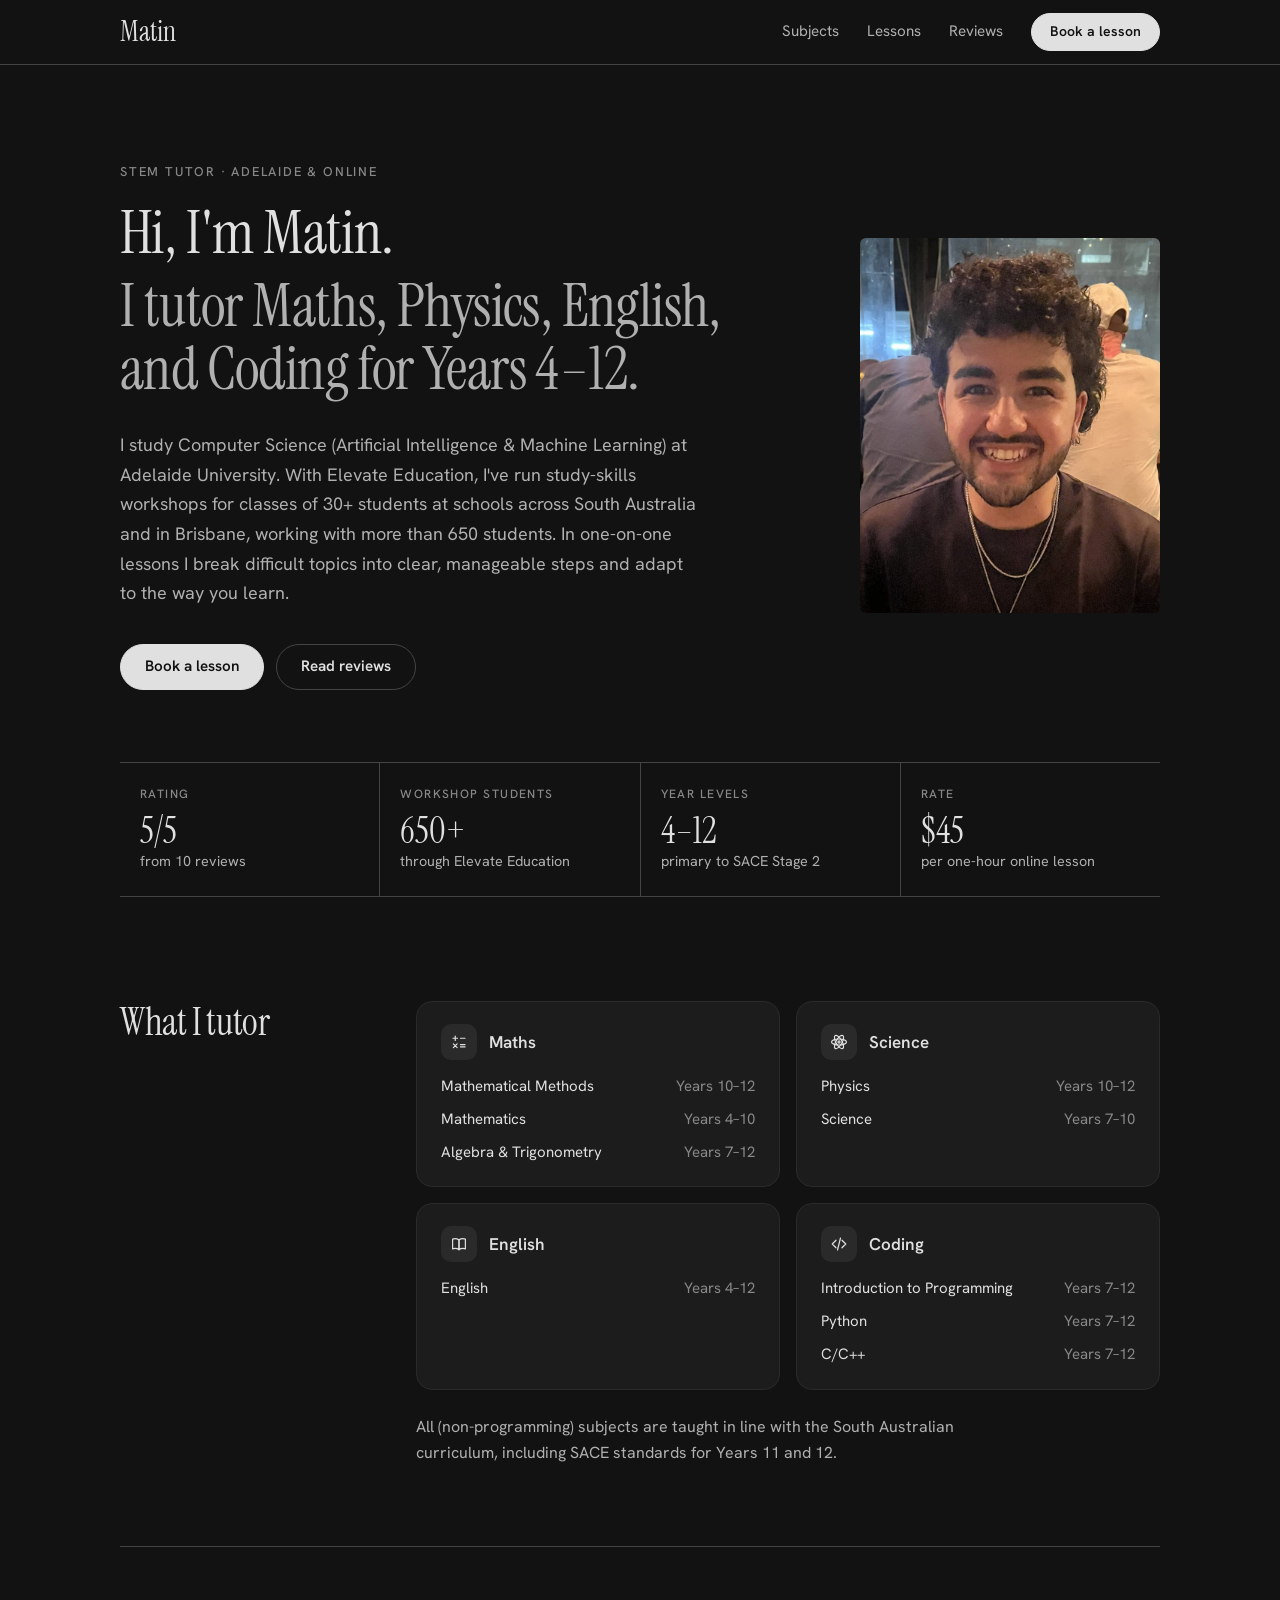
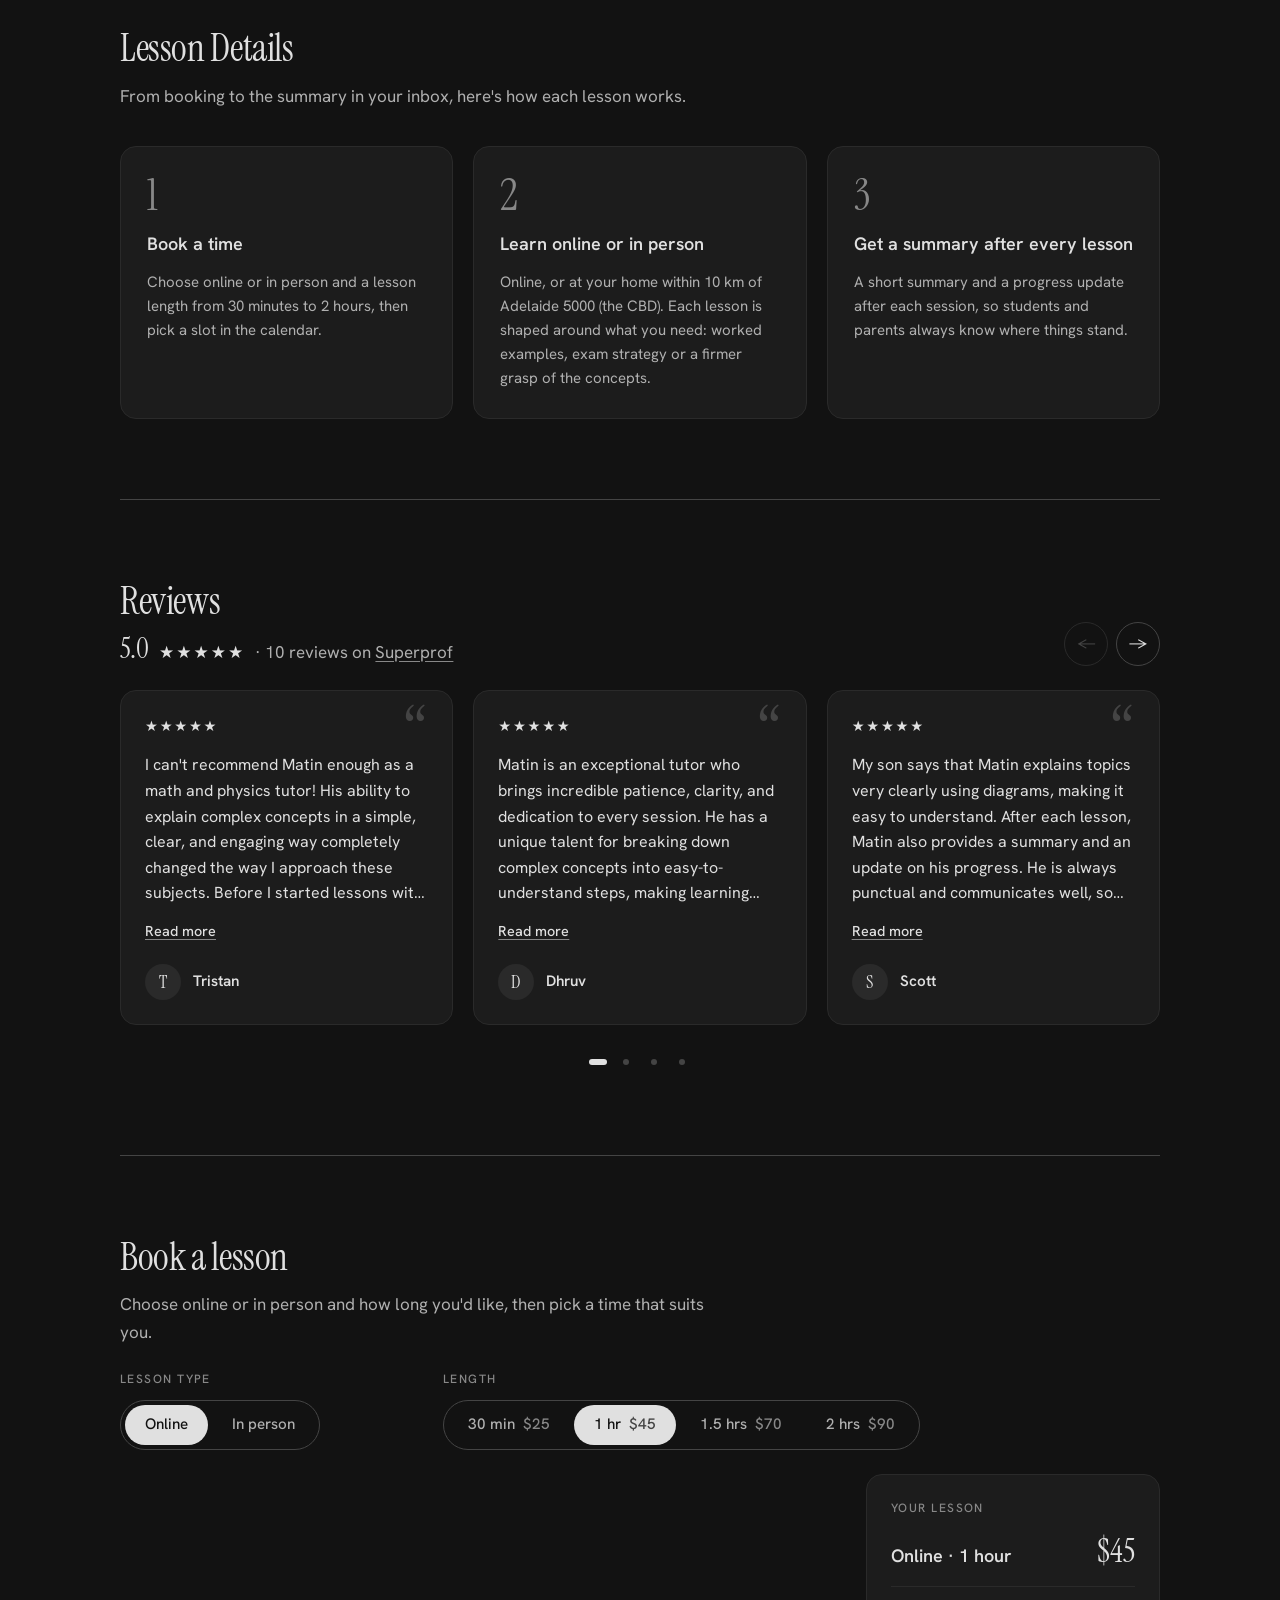
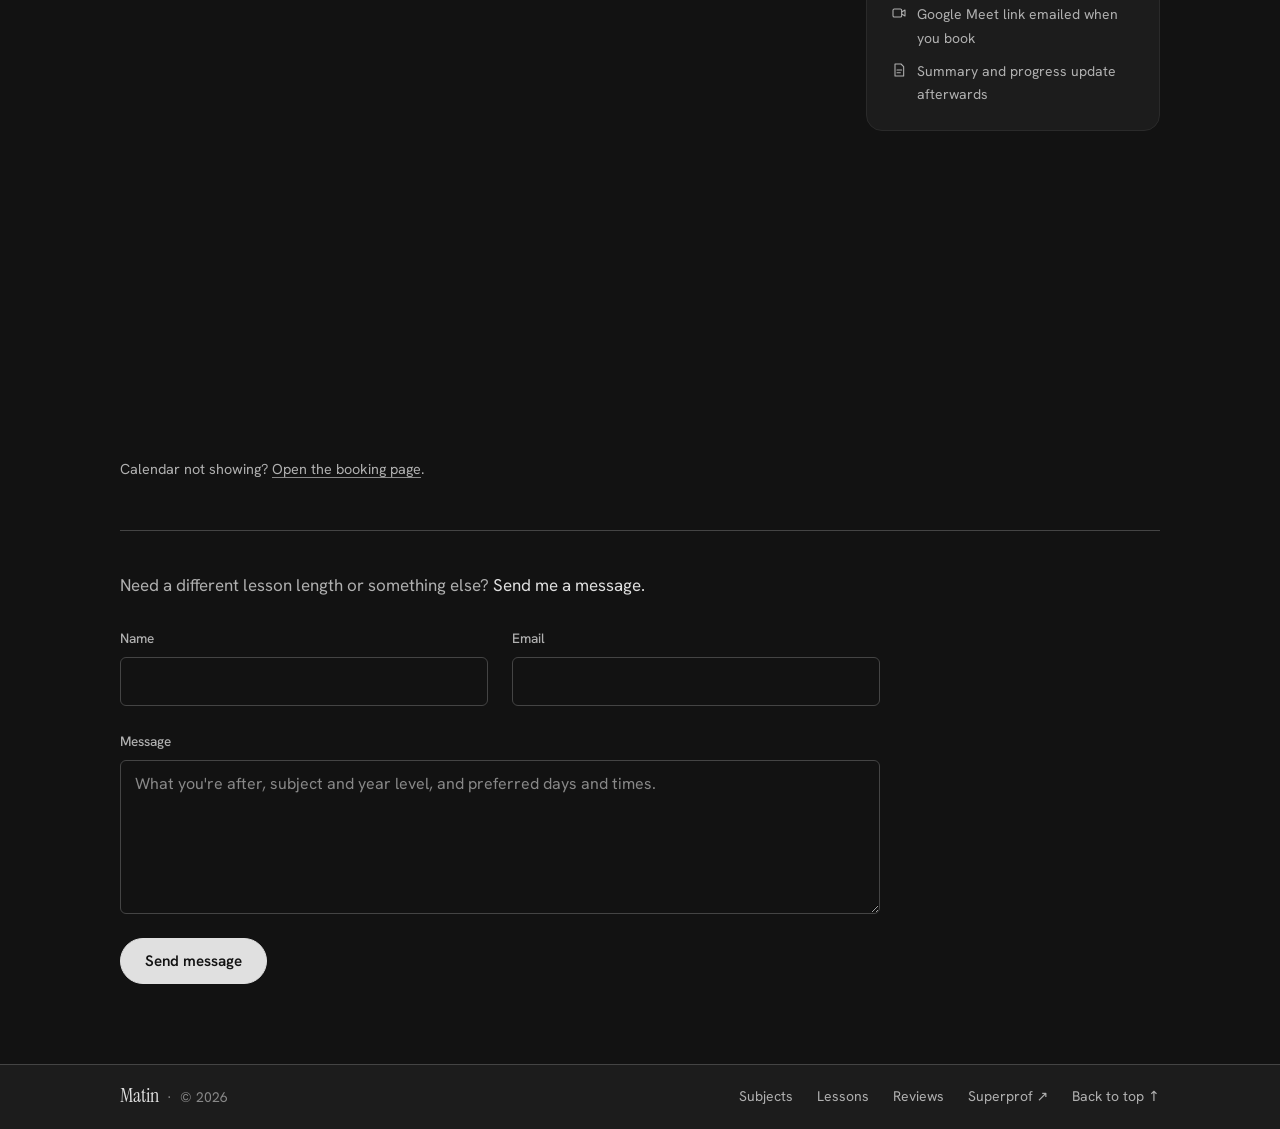
==== index.html @ c7ffd72c "updated the website" ====
<!doctype html>
<html lang="en-AU">
<head>
  <meta charset="utf-8">
  <meta name="viewport" content="width=device-width, initial-scale=1, viewport-fit=cover">
  <title>Matin · STEM Tutor in Adelaide</title>
  <meta name="description" content="One-on-one tutoring in SACE Mathematical Methods, Physics, and Years 4–12 maths and English with Matin. Online lessons from $25, or in person in Adelaide.">
  <meta property="og:type" content="website">
  <meta property="og:title" content="Matin · Maths &amp; Physics Tutor">
  <meta property="og:description" content="SACE Maths Methods, Physics and Years 4–12 maths. Online or in person in Adelaide.">
  <meta name="theme-color" content="#121212">
  <link rel="icon" href="data:image/svg+xml,%3Csvg xmlns='http://www.w3.org/2000/svg' viewBox='0 0 32 32'%3E%3Crect width='32' height='32' rx='7' fill='%23121212'/%3E%3Ctext x='16' y='23' font-family='Georgia,serif' font-size='20' text-anchor='middle' fill='%23E0E0E0'%3EM%3C/text%3E%3C/svg%3E">
  <link rel="preconnect" href="https://fonts.googleapis.com">
  <link rel="preconnect" href="https://fonts.gstatic.com" crossorigin>
  <link rel="stylesheet" href="https://fonts.googleapis.com/css2?family=Hanken+Grotesk:wght@400;500;600&family=Instrument+Serif&display=swap">
  <link rel="stylesheet" href="styles.css">
  <!-- Sections fade in as they scroll into view. This runs before the page draws so they don't flash in first.
       Without JavaScript, or with reduced motion turned on, everything simply shows. -->
  <script>
    if ("IntersectionObserver" in window && !matchMedia("(prefers-reduced-motion: reduce)").matches) document.documentElement.classList.add("reveal");
  </script>
</head>
<body>
  <a class="skip" href="#main">Skip to content</a>

  <header class="site-header">
    <div class="wrap header-inner">
      <a class="brand" href="#top">Matin</a>
      <nav class="site-nav" aria-label="Main">
        <a href="#subjects">Subjects</a>
        <a href="#lessons">Lessons</a>
        <a href="#reviews">Reviews</a>
        <a class="btn btn-small" href="#book">Book a lesson</a>
      </nav>
    </div>
  </header>

  <main id="main">
    <section class="wrap hero" id="top" data-reveal>
      <div class="hero-text">
        <p class="eyebrow">STEM Tutor · Adelaide &amp; Online</p>
        <h1>Hi, I'm Matin. <span>I tutor Maths, Physics, English, and Coding for Years 4–12.</span></h1>
        <p class="lead">I study Computer Science (Artificial Intelligence &amp; Machine Learning) at Adelaide University. With Elevate Education, I've run study-skills workshops for classes of 30+ students at schools across South Australia and in Brisbane, working with more than 650 students. In one-on-one lessons I break difficult topics into clear, manageable steps and adapt to the way you learn.</p>
        <div class="actions">
          <a class="btn" href="#book">Book a lesson</a>
          <a class="btn btn-ghost" href="#reviews">Read reviews</a>
        </div>
      </div>
      <figure class="hero-photo">
        <img src="assets/matin.jpg" alt="Matin smiling" width="800" height="1000">
      </figure>
    </section>

    <section class="wrap facts" aria-label="At a glance" data-reveal>
      <dl>
        <div><dt>Rating</dt><dd class="value">5/5</dd><dd>from 10 reviews</dd></div>
        <div><dt>Workshop students</dt><dd class="value">650+</dd><dd>through Elevate Education</dd></div>
        <div><dt>Year levels</dt><dd class="value">4–12</dd><dd>primary to SACE Stage 2</dd></div>
        <div><dt>Rate</dt><dd class="value">$45</dd><dd>per one-hour online lesson</dd></div>
      </dl>
    </section>

    <section class="wrap section" id="subjects">
      <div class="section-grid" data-reveal>
        <h2>What I tutor</h2>
        <div class="section-body">
          <div class="subject-grid">
            <div class="subject-card">
              <div class="subject-head">
                <span class="subject-icon" aria-hidden="true"><svg width="18" height="18" viewBox="0 0 24 24" fill="none" stroke="currentColor" stroke-width="1.6" stroke-linecap="round" stroke-linejoin="round"><path d="M7 4v6M4 7h6M14 7h6M4.5 14.5l5 5M9.5 14.5l-5 5M14 15.5h6M14 18.5h6"/></svg></span>
                <h3>Maths</h3>
              </div>
              <ul class="subject-list">
                <li><span>Mathematical Methods</span><span class="meta">Years 10–12</span></li>
                <li><span>Mathematics</span><span class="meta">Years 4–10</span></li>
                <li><span>Algebra &amp; Trigonometry</span><span class="meta">Years 7–12</span></li>
              </ul>
            </div>
            <div class="subject-card">
              <div class="subject-head">
                <span class="subject-icon" aria-hidden="true"><svg width="18" height="18" viewBox="0 0 24 24" fill="none" stroke="currentColor" stroke-width="1.6" stroke-linecap="round" stroke-linejoin="round"><circle cx="12" cy="12" r="1.4"/><ellipse cx="12" cy="12" rx="10" ry="4"/><ellipse cx="12" cy="12" rx="10" ry="4" transform="rotate(60 12 12)"/><ellipse cx="12" cy="12" rx="10" ry="4" transform="rotate(120 12 12)"/></svg></span>
                <h3>Science</h3>
              </div>
              <ul class="subject-list">
                <li><span>Physics</span><span class="meta">Years 10–12</span></li>
                <li><span>Science</span><span class="meta">Years 7–10</span></li>
              </ul>
            </div>
            <div class="subject-card">
              <div class="subject-head">
                <span class="subject-icon" aria-hidden="true"><svg width="18" height="18" viewBox="0 0 24 24" fill="none" stroke="currentColor" stroke-width="1.6" stroke-linecap="round" stroke-linejoin="round"><path d="M3.5 5.5c2.8-1 5.6-.8 8.5 1v13c-2.9-1.8-5.7-2-8.5-1z"/><path d="M20.5 5.5c-2.8-1-5.6-.8-8.5 1v13c2.9-1.8 5.7-2 8.5-1z"/></svg></span>
                <h3>English</h3>
              </div>
              <ul class="subject-list">
                <li><span>English</span><span class="meta">Years 4–12</span></li>
              </ul>
            </div>
            <div class="subject-card">
              <div class="subject-head">
                <span class="subject-icon" aria-hidden="true"><svg width="18" height="18" viewBox="0 0 24 24" fill="none" stroke="currentColor" stroke-width="1.6" stroke-linecap="round" stroke-linejoin="round"><path d="M8 7l-5 5 5 5M16 7l5 5-5 5M14 4l-4 16"/></svg></span>
                <h3>Coding</h3>
              </div>
              <ul class="subject-list">
                <li><span>Introduction to Programming</span><span class="meta">Years 7–12</span></li>
                <li><span>Python</span><span class="meta">Years 7–12</span></li>
                <li><span>C/C++</span><span class="meta">Years 7–12</span></li>
              </ul>
            </div>
          </div>
          <p class="note">All (non-programming) subjects are taught in line with the South Australian curriculum, including SACE standards for Years 11 and 12.</p>
        </div>
      </div>
    </section>

    <section class="wrap section" id="lessons">
      <div class="section-grid stacked" data-reveal>
        <div class="section-head">
          <h2>Lesson Details</h2>
          <p class="muted">From booking to the summary in your inbox, here's how each lesson works.</p>
        </div>
        <ol class="step-cards">
          <li>
            <h3>Book a time</h3>
            <p>Choose online or in person and a lesson length from 30 minutes to 2 hours, then pick a slot in the calendar.</p>
          </li>
          <li>
            <h3>Learn online or in person</h3>
            <p>Online, or at your home within 10 km of Adelaide 5000 (the CBD). Each lesson is shaped around what you need: worked examples, exam strategy or a firmer grasp of the concepts.</p>
          </li>
          <li>
            <h3>Get a summary after every lesson</h3>
            <p>A short summary and a progress update after each session, so students and parents always know where things stand.</p>
          </li>
        </ol>
      </div>
    </section>

    <section class="wrap section" id="reviews">
      <div class="section-grid stacked" data-reveal>
        <div class="reviews-head">
          <div class="section-head">
            <h2>Reviews</h2>
            <p class="rating-summary"><span class="rating-score">5.0</span> <span class="stars" role="img" aria-label="5 out of 5 stars">★★★★★</span> <span class="muted"><span class="rating-sep" aria-hidden="true">·</span> 10 reviews on <a href="https://www.superprof.com.au/sace-maths-methods-physics-tutor-atar-boosting-year-412-worked-with-650-students-around-australia.html" target="_blank" rel="noopener">Superprof</a></span></p>
          </div>
          <div class="carousel-controls" hidden>
            <button class="carousel-btn" type="button" aria-label="Previous reviews">←</button>
            <button class="carousel-btn" type="button" aria-label="Next reviews">→</button>
          </div>
        </div>
        <div class="review-track" role="region" aria-label="Reviews">
          <figure class="review">
            <span class="stars" role="img" aria-label="5 out of 5 stars">★★★★★</span>
            <blockquote><p>I can't recommend Matin enough as a math and physics tutor! His ability to explain complex concepts in a simple, clear, and engaging way completely changed the way I approach these subjects. Before I started lessons with him, I was struggling with physics and had a C+, but thanks to his patient teaching and deep understanding of the subject, I improved to an A! Matin doesn't just teach formulas—he ensures I understand the "why" behind them, making problem-solving much easier. His step-by-step explanations and real-world examples make even the hardest topics feel manageable. If you're looking for a tutor who truly cares about your success and knows how to break things down in a way that makes sense, he's the one to go to!</p></blockquote>
            <figcaption><span class="avatar" aria-hidden="true">T</span><span class="name">Tristan</span></figcaption>
          </figure>

          <figure class="review">
            <span class="stars" role="img" aria-label="5 out of 5 stars">★★★★★</span>
            <blockquote><p>Matin is an exceptional tutor who brings incredible patience, clarity, and dedication to every session. He has a unique talent for breaking down complex concepts into easy-to-understand steps, making learning both engaging and stress-free. Thanks to his personalized approach and encouraging attitude, my confidence and progress have improved tremendously. Highly recommended!</p></blockquote>
            <figcaption><span class="avatar" aria-hidden="true">D</span><span class="name">Dhruv</span></figcaption>
          </figure>

          <figure class="review">
            <span class="stars" role="img" aria-label="5 out of 5 stars">★★★★★</span>
            <blockquote><p>My son says that Matin explains topics very clearly using diagrams, making it easy to understand. After each lesson, Matin also provides a summary and an update on his progress. He is always punctual and communicates well, so we can completely rely on them. I can confidently recommend Matin to everyone.</p></blockquote>
            <figcaption><span class="avatar" aria-hidden="true">S</span><span class="name">Scott</span></figcaption>
          </figure>

          <figure class="review">
            <span class="stars" role="img" aria-label="5 out of 5 stars">★★★★★</span>
            <blockquote><p>Matin has an excellent understanding of maths, and is very passionate about it- and in my experience when he has helped me with coursework, teaching and communicating this knowledge comes very naturally to him. He is excellent at reading your learning needs, and can pivot his explanation or teaching style to suit so that you can understand as best as possible. He is patient with anything you find difficult, and will always keep helping until you truly feel confident. He is also very outgoing and creative, so he can keep learning engaging! I recommend him because I, and others, really enjoy learning from Matin- he keeps his teaching clear, direct, and interesting, especially for a subject which can get very complicated.</p></blockquote>
            <figcaption><span class="avatar" aria-hidden="true">A</span><span class="name">Akshara</span></figcaption>
          </figure>

          <figure class="review">
            <span class="stars" role="img" aria-label="5 out of 5 stars">★★★★★</span>
            <blockquote><p>Matin is an excellent tutor for almost about any level of maths you're struggling with. As i've severely struggled in being able to retain and learn maths during school, Matin has helped elevate in this weakness of mine in only 1 lesson!! Very friendly and easy to get along with :)</p></blockquote>
            <figcaption><span class="avatar" aria-hidden="true">D</span><span class="name">Dylan</span></figcaption>
          </figure>

          <figure class="review">
            <span class="stars" role="img" aria-label="5 out of 5 stars">★★★★★</span>
            <blockquote><p>I recently used the tutoring service provided by Matin for math, and I had a fantastic experience. Matin was incredibly knowledgeable and had a great way of explaining complex concepts, making them easier to understand. His teaching style was engaging, and he was always patient, which helped me feel more confident in my abilities. After a few sessions, I noticed a significant improvement in my problem-solving skills and my grades in math. Matin tailored the lessons to my specific needs, which made a huge difference in my learning process. Overall, I would highly recommend Matin's tutoring service to anyone looking for help in math. His expertise and supportive approach really made a positive impact on my studies!</p></blockquote>
            <figcaption><span class="avatar" aria-hidden="true">P</span><span class="name">Pavly</span></figcaption>
          </figure>

          <figure class="review">
            <span class="stars" role="img" aria-label="5 out of 5 stars">★★★★★</span>
            <blockquote><p>Great Mathematical Methods tutor, provided revision material and helpful guides. Motivated me through exam and end of year burnout, would highly recommend if you're struggling with keeping up or for a grade boost.</p></blockquote>
            <figcaption><span class="avatar" aria-hidden="true">S</span><span class="name">Sam</span></figcaption>
          </figure>

          <figure class="review">
            <span class="stars" role="img" aria-label="5 out of 5 stars">★★★★★</span>
            <blockquote><p>Matin's the best tutor I've ever had, managed to explain things in a way that really helped me understand the things I was doing wrong</p></blockquote>
            <figcaption><span class="avatar" aria-hidden="true">K</span><span class="name">Kiarash</span></figcaption>
          </figure>

          <figure class="review">
            <span class="stars" role="img" aria-label="5 out of 5 stars">★★★★★</span>
            <blockquote><p>Matin explained to our class what he was going to teach for the two lessons through python. The students loved his engagement whilst creating shapes. He made it really fun.</p></blockquote>
            <figcaption><span class="avatar" aria-hidden="true">D</span><span class="name">Dhruv</span></figcaption>
          </figure>

          <figure class="review">
            <span class="stars" role="img" aria-label="5 out of 5 stars">★★★★★</span>
            <blockquote><p>Matin has been a great maths tutor for my sister, he has demonstrated excellent communication skills and a high understanding in maths</p></blockquote>
            <figcaption><span class="avatar" aria-hidden="true">E</span><span class="name">Emith</span></figcaption>
          </figure>

          <figure class="review">
            <span class="stars" role="img" aria-label="5 out of 5 stars">★★★★★</span>
            <blockquote><p>Perfect! Thank you</p></blockquote>
            <figcaption><span class="avatar" aria-hidden="true">W</span><span class="name">Wilson</span></figcaption>
          </figure>
        </div>
        <div class="carousel-dots" hidden></div>
      </div>
    </section>

    <section class="wrap section" id="book">
      <div class="section-grid stacked" data-reveal>
        <div class="section-head">
          <h2>Book a lesson</h2>
          <p class="muted">Choose online or in person and how long you'd like, then pick a time that suits you.</p>
        </div>
        <div class="booking-options">
          <fieldset class="option-group">
            <legend class="label">Lesson type</legend>
            <div class="pills pills-format">
              <label class="choice"><input type="radio" name="lesson-format" value="online" checked><span>Online</span></label>
              <label class="choice"><input type="radio" name="lesson-format" value="inperson"><span>In person</span></label>
            </div>
          </fieldset>
          <fieldset class="option-group">
            <legend class="label">Length</legend>
            <div class="pills pills-length">
              <label class="choice"><input type="radio" name="lesson-length" value="30"><span>30 min <em>$25</em></span></label>
              <label class="choice"><input type="radio" name="lesson-length" value="60" checked><span>1 hr <em>$45</em></span></label>
              <label class="choice"><input type="radio" name="lesson-length" value="90"><span>1.5 hrs <em>$70</em></span></label>
              <label class="choice"><input type="radio" name="lesson-length" value="120"><span>2 hrs <em>$90</em></span></label>
            </div>
          </fieldset>
        </div>
        <div class="booking-main">
          <div class="cal-panels" id="cal-panels"></div>
          <aside class="lesson-summary" aria-label="Your lesson">
            <span class="label">Your lesson</span>
            <div class="summary-title" aria-live="polite">
              <span id="summary-name">Online · 1 hour</span>
              <span class="summary-price" id="summary-price">$45</span>
            </div>
            <ul class="summary-list">
              <li data-format="online"><svg aria-hidden="true" width="16" height="16" viewBox="0 0 24 24" fill="none" stroke="currentColor" stroke-width="1.6" stroke-linecap="round" stroke-linejoin="round"><rect x="3" y="6" width="13" height="12" rx="2"/><path d="M16 10.5l5-3v9l-5-3"/></svg>Google Meet link emailed when you book</li>
              <li data-format="inperson" hidden><svg aria-hidden="true" width="16" height="16" viewBox="0 0 24 24" fill="none" stroke="currentColor" stroke-width="1.6" stroke-linecap="round" stroke-linejoin="round"><path d="M4 11l8-7 8 7"/><path d="M6 9.5V20h12V9.5"/></svg>At your home, within 10 km of Adelaide 5000</li>
              <li data-format="inperson" hidden><svg aria-hidden="true" width="16" height="16" viewBox="0 0 24 24" fill="none" stroke="currentColor" stroke-width="1.6" stroke-linecap="round" stroke-linejoin="round"><path d="M12 3v18"/><path d="M16.5 7.5c-.7-1.5-2.4-2.5-4.5-2.5-2.5 0-4.5 1.4-4.5 3.5s2 3 4.5 3.5 4.5 1.4 4.5 3.5-2 3.5-4.5 3.5c-2.1 0-3.8-1-4.5-2.5"/></svg>Includes the $15 travel fee</li>
              <li><svg aria-hidden="true" width="16" height="16" viewBox="0 0 24 24" fill="none" stroke="currentColor" stroke-width="1.6" stroke-linecap="round" stroke-linejoin="round"><path d="M6 3h9l4 4v14H6z"/><path d="M9 12h7M9 16h5"/></svg>Summary and progress update afterwards</li>
            </ul>
          </aside>
        </div>
        <p class="fallback">Calendar not showing? <a id="cal-fallback" href="https://cal.com/matin-habibian-xpafhf/tutoring-lesson-online-60" target="_blank" rel="noopener">Open the booking page</a>.</p>

        <div class="contact">
          <p class="contact-intro">Need a different lesson length or something else? <span>Send me a message.</span></p>
          <form class="request-form" id="request-form">
            <!-- Web3Forms access key: sign up free at web3forms.com with the inbox that should receive messages, then paste the key into value="" below.
                 Only the key goes here. Your email address never appears on the site. -->
            <input type="hidden" name="access_key" value="YOUR_ACCESS_KEY_HERE">
            <input type="checkbox" name="botcheck" class="visually-hidden" tabindex="-1" autocomplete="off" aria-hidden="true">

            <div class="field-row">
              <div class="field">
                <label for="req-name">Name</label>
                <input class="input" id="req-name" name="name" type="text" autocomplete="name" required>
              </div>
              <div class="field">
                <label for="req-email">Email</label>
                <input class="input" id="req-email" name="email" type="email" autocomplete="email" required>
              </div>
            </div>

            <div class="field">
              <label for="req-message">Message</label>
              <textarea class="input" id="req-message" name="message" rows="5" placeholder="What you're after, subject and year level, and preferred days and times." required></textarea>
            </div>

            <div class="form-actions">
              <button class="btn" type="submit">Send message</button>
              <p class="form-status" role="status" aria-live="polite"></p>
            </div>
          </form>
        </div>
      </div>
    </section>
  </main>

  <footer class="site-footer">
    <div class="wrap footer-inner">
      <p><a class="brand" href="#top">Matin</a> <span aria-hidden="true">·</span> © 2026</p>
      <nav class="footer-links" aria-label="Footer">
        <a href="#subjects">Subjects</a>
        <a href="#lessons">Lessons</a>
        <a href="#reviews">Reviews</a>
        <a href="https://www.superprof.com.au/sace-maths-methods-physics-tutor-atar-boosting-year-412-worked-with-650-students-around-australia.html" target="_blank" rel="noopener">Superprof <span aria-hidden="true">↗</span></a>
        <a href="#top">Back to top <span aria-hidden="true">↑</span></a>
      </nav>
    </div>
  </footer>

  <dialog class="review-dialog" id="review-dialog">
    <button class="dialog-close" type="button" aria-label="Close review"><svg width="16" height="16" viewBox="0 0 16 16" aria-hidden="true"><path d="M3 3l10 10M13 3L3 13" stroke="currentColor" stroke-width="1.75" stroke-linecap="round"/></svg></button>
    <div class="review-dialog-body"></div>
  </dialog>

  <!-- Reviews: arrows and dots page through the cards, and long reviews open in full in a popup.
       Without JavaScript, the row simply scrolls and every review shows in full. -->
  <script>
    (function () {
      const section = document.getElementById("reviews");
      const track = section.querySelector(".review-track");
      const cards = [...track.querySelectorAll(".review")];
      const controls = section.querySelector(".carousel-controls");
      const [prev, next] = controls.querySelectorAll("button");
      const dotsNav = section.querySelector(".carousel-dots");
      const dialog = document.getElementById("review-dialog");
      const dialogBody = dialog.querySelector(".review-dialog-body");
      const behavior = matchMedia("(prefers-reduced-motion: reduce)").matches ? "auto" : "smooth";
      let dots = [];

      section.classList.add("has-carousel");

      cards.forEach((card) => {
        const button = document.createElement("button");
        button.type = "button";
        button.className = "read-more";
        button.textContent = "Read more";
        button.addEventListener("click", () => openReview(card));
        card.querySelector("blockquote").after(button);
      });

      function openReview(card) {
        const full = card.cloneNode(true);
        full.querySelector(".read-more").remove();
        dialogBody.replaceChildren(full);
        dialog.setAttribute("aria-label", "Review from " + card.querySelector(".name").textContent);
        dialog.showModal();
      }
      dialog.querySelector(".dialog-close").addEventListener("click", () => dialog.close());
      // A click on the dimmed backdrop lands on the dialog itself, not its contents.
      dialog.addEventListener("click", (event) => { if (event.target === dialog) dialog.close(); });

      const step = () => cards[1].offsetLeft - cards[0].offsetLeft;
      const perView = () => Math.max(1, Math.round(track.clientWidth / step()));

      // Re-run whenever the cards change size: screen width, fonts loading, or turning a phone.
      function layout() {
        cards.forEach((card) => {
          const text = card.querySelector("blockquote p");
          card.querySelector(".read-more").hidden = text.scrollHeight <= text.clientHeight + 1;
        });

        const pages = Math.ceil(cards.length / perView());
        if (dots.length !== pages) {
          dots = Array.from({ length: pages }, (_, i) => {
            const dot = document.createElement("button");
            dot.type = "button";
            dot.setAttribute("aria-label", "Reviews page " + (i + 1));
            dot.addEventListener("click", () => {
              track.scrollTo({ left: cards[i * perView()].offsetLeft - cards[0].offsetLeft, behavior });
            });
            return dot;
          });
          dotsNav.replaceChildren(...dots);
        }
        update();
      }

      function update() {
        prev.disabled = track.scrollLeft <= 1;
        next.disabled = track.scrollLeft >= track.scrollWidth - track.clientWidth - 1;
        const current = next.disabled ? dots.length - 1 : Math.round(track.scrollLeft / (step() * perView()));
        dots.forEach((dot, i) => dot.setAttribute("aria-current", String(i === current)));
      }

      prev.addEventListener("click", () => track.scrollBy({ left: -step() * perView(), behavior }));
      next.addEventListener("click", () => track.scrollBy({ left: step() * perView(), behavior }));
      track.addEventListener("scroll", update, { passive: true });
      new ResizeObserver(layout).observe(track);
      document.fonts.ready.then(layout);

      controls.hidden = false;
      dotsNav.hidden = false;
      layout();
    })();
  </script>

  <!-- Cal.com inline booking embed -->
  <script>
    (function (C, A, L) { let p = function (a, ar) { a.q.push(ar); }; let d = C.document; C.Cal = C.Cal || function () { let cal = C.Cal; let ar = arguments; if (!cal.loaded) { cal.ns = {}; cal.q = cal.q || []; d.head.appendChild(d.createElement("script")).src = A; cal.loaded = true; } if (ar[0] === L) { const api = function () { p(api, arguments); }; const namespace = ar[1]; api.q = api.q || []; if (typeof namespace === "string") { cal.ns[namespace] = cal.ns[namespace] || api; p(cal.ns[namespace], ar); p(cal, ["initNamespace", namespace]); } else p(cal, ar); return; } p(cal, ar); }; })(window, "https://app.cal.com/embed/embed.js", "init");

    // One Cal.com event per lesson type and length (in minutes).
    const calUser = "matin-habibian-xpafhf/";
    const formatNames = { online: "Online", inperson: "In person" };
    const lengthNames = { 30: "30 minutes", 60: "1 hour", 90: "1.5 hours", 120: "2 hours" };
    const lessons = {
      online: {
        30:  { slug: "tutoring-lesson-online-30",  price: 25 },
        60:  { slug: "tutoring-lesson-online-60",  price: 45 },
        90:  { slug: "tutoring-lesson-online-90",  price: 70 },
        120: { slug: "tutoring-lesson-online-120", price: 90 }
      },
      inperson: {
        30:  { slug: "tutoring-lesson-in-person-30",  price: 40 },
        60:  { slug: "tutoring-in-person-60",         price: 60 },
        90:  { slug: "tutoring-lesson-in-person-90",  price: 85 },
        120: { slug: "tutoring-lesson-in-person-120", price: 105 }
      }
    };

    const calPanels = document.getElementById("cal-panels");
    const formatInputs = document.querySelectorAll('input[name="lesson-format"]');
    const lengthInputs = document.querySelectorAll('input[name="lesson-length"]');
    const reduceMotion = matchMedia("(prefers-reduced-motion: reduce)").matches;

    // Each calendar gets its own panel the first time it's chosen, and stays loaded after that.
    function loadCalendar(key, link) {
      const panel = document.createElement("div");
      panel.className = "cal-panel";
      panel.dataset.lesson = key;
      const embed = document.createElement("div");
      embed.className = "cal-embed";
      embed.id = "cal-" + key;
      panel.appendChild(embed);
      calPanels.appendChild(panel);

      Cal("init", key, { origin: "https://app.cal.com" });
      Cal.ns[key]("inline", {
        elementOrSelector: "#" + embed.id,
        calLink: link,
        config: { layout: "month_view", theme: "dark" }
      });
      Cal.ns[key]("ui", {
        theme: "dark",
        layout: "month_view",
        // The lesson summary beside the calendar shows these details instead.
        hideEventTypeDetails: true,
        cssVarsPerTheme: {
          dark: { "cal-brand": "#E0E0E0", "cal-bg": "#121212", "cal-border-booker": "#444444" },
          light: { "cal-brand": "#121212" }
        }
      });
      return panel;
    }

    // Hide the wrapper, not the calendar itself: Cal's script styles its own container and overrides `hidden`.
    function showLesson() {
      const format = document.querySelector('input[name="lesson-format"]:checked').value;
      const length = document.querySelector('input[name="lesson-length"]:checked').value;
      const key = format + length;
      const link = calUser + lessons[format][length].slug;

      // Prices that change fade to their new value, in the pills and the summary.
      function setPrice(el, price) {
        if (el.textContent === price) return;
        el.textContent = price;
        if (!reduceMotion) el.animate([{ opacity: 0 }, { opacity: 1 }], { duration: 250, easing: "ease-out" });
      }
      lengthInputs.forEach((input) => {
        setPrice(input.nextElementSibling.querySelector("em"), "$" + lessons[format][input.value].price);
      });

      document.getElementById("summary-name").textContent = formatNames[format] + " · " + lengthNames[length];
      setPrice(document.getElementById("summary-price"), "$" + lessons[format][length].price);
      document.querySelectorAll(".summary-list [data-format]").forEach((item) => {
        item.hidden = item.dataset.format !== format;
      });

      let current = null;
      for (const panel of calPanels.children) {
        panel.hidden = panel.dataset.lesson !== key;
        if (!panel.hidden) current = panel;
      }
      if (!current) loadCalendar(key, link);
      document.getElementById("cal-fallback").href = "https://cal.com/" + link;
    }

    [...formatInputs, ...lengthInputs].forEach((input) => {
      input.addEventListener("change", showLesson);
    });
    showLesson();
  </script>

  <!-- Pill controls: a highlight slides behind whichever option is chosen. Without JavaScript, the chosen pill is simply filled in. -->
  <script>
    document.querySelectorAll(".pills").forEach((pills) => {
      const indicator = document.createElement("span");
      indicator.className = "pill-indicator";
      indicator.setAttribute("aria-hidden", "true");
      pills.prepend(indicator);
      pills.classList.add("has-indicator");

      function place() {
        const chosen = pills.querySelector("input:checked + span");
        indicator.style.translate = chosen.offsetLeft + "px " + chosen.offsetTop + "px";
        indicator.style.width = chosen.offsetWidth + "px";
        indicator.style.height = chosen.offsetHeight + "px";
      }

      pills.addEventListener("change", place);
      // Pills change size when prices update, fonts load or the screen turns, so follow them.
      const observer = new ResizeObserver(place);
      pills.querySelectorAll(".choice span").forEach((span) => observer.observe(span));
      place();
      // Only start sliding after the first placement, so the highlight doesn't fly in on page load.
      requestAnimationFrame(() => requestAnimationFrame(() => pills.classList.add("is-ready")));
    });
  </script>

  <!-- Each section fades up into place the first time it scrolls into view. -->
  <script>
    (function () {
      if (!document.documentElement.classList.contains("reveal")) return;
      const observer = new IntersectionObserver((entries) => {
        entries.forEach((entry) => {
          if (!entry.isIntersecting) return;
          entry.target.classList.add("is-visible");
          observer.unobserve(entry.target);
        });
      }, { rootMargin: "0px 0px -8% 0px" });
      document.querySelectorAll("[data-reveal]").forEach((el) => observer.observe(el));
    })();
  </script>

  <!-- Messages: sent to your inbox through Web3Forms. Reply to the email to answer the customer. -->
  <script>
    (function () {
      const form = document.getElementById("request-form");
      const status = form.querySelector(".form-status");
      const submit = form.querySelector('button[type="submit"]');

      form.addEventListener("submit", async (event) => {
        event.preventDefault();
        const data = new FormData(form);

        if (data.get("access_key") === "YOUR_ACCESS_KEY_HERE") {
          status.textContent = "This form isn't connected to an inbox yet. Please book a lesson above for now.";
          return;
        }

        const name = data.get("name").trim();
        const payload = {
          access_key: data.get("access_key"),
          botcheck: form.elements.botcheck.checked,
          subject: `Lesson enquiry: ${name}`,
          from_name: "Tutoring website",
          email: data.get("email"),
          "Name": name,
          "Message": data.get("message").trim()
        };

        submit.disabled = true;
        status.textContent = "Sending…";
        try {
          const response = await fetch("https://api.web3forms.com/submit", {
            method: "POST",
            headers: { "Content-Type": "application/json", Accept: "application/json" },
            body: JSON.stringify(payload)
          });
          const result = await response.json();
          if (!response.ok || !result.success) throw new Error(result.message);
          form.reset();
          status.textContent = "Thanks, your message has been sent. I'll get back to you soon.";
        } catch (error) {
          status.textContent = "Your message couldn't be sent. Check your connection and try again.";
        } finally {
          submit.disabled = false;
        }
      });
    })();
  </script>
</body>
</html>
---- styles.css ----
/* Layout: one centred column. Each section pairs a heading column with its content on wide screens and stacks on phones. */
:root {
  --bg: #121212;
  --text: #E0E0E0;
  --text-muted: #B0B0B0;
  --border: #444444;
  --accent: #888888;
  --surface: #1C1C1C;
  --border-soft: #2A2A2A;

  --font-display: "Instrument Serif", Georgia, "Times New Roman", serif;
  --font-body: "Hanken Grotesk", system-ui, -apple-system, "Segoe UI", Roboto, sans-serif;

  --max: 1080px;
  --header-h: 64px;
  --ease-out: cubic-bezier(0.2, 0.7, 0.2, 1);
  color-scheme: dark;
}

*, *::before, *::after { box-sizing: border-box; }

html {
  scroll-behavior: smooth;
  -webkit-text-size-adjust: 100%;
}

body {
  margin: 0;
  background: var(--bg);
  color: var(--text);
  font-family: var(--font-body);
  font-size: 1.0625rem;
  line-height: 1.65;
  -webkit-font-smoothing: antialiased;
}

img { display: block; max-width: 100%; height: auto; }

a {
  color: inherit;
  text-decoration-color: var(--accent);
  text-underline-offset: 3px;
}
a:hover { text-decoration-color: var(--text); }

:focus-visible {
  outline: 2px solid var(--text);
  outline-offset: 3px;
  border-radius: 2px;
}

h1, h2 {
  font-family: var(--font-display);
  font-weight: 400;
  letter-spacing: -0.01em;
  text-wrap: balance;
}

.wrap {
  max-width: var(--max);
  margin-inline: auto;
  padding-left: max(20px, env(safe-area-inset-left, 0px));
  padding-right: max(20px, env(safe-area-inset-right, 0px));
}

.muted { color: var(--text-muted); }

.skip {
  position: absolute;
  left: -9999px;
}
.skip:focus {
  left: 16px;
  top: 16px;
  z-index: 20;
  padding: 8px 14px;
  background: var(--text);
  color: var(--bg);
}

/* Buttons */
.btn {
  display: inline-flex;
  align-items: center;
  justify-content: center;
  min-height: 46px;
  padding: 0 24px;
  border: 1px solid var(--text);
  border-radius: 999px;
  background: var(--text);
  color: var(--bg);
  font-size: 0.95rem;
  font-weight: 600;
  text-decoration: none;
  white-space: nowrap;
  transition: background-color 0.2s ease, border-color 0.2s ease, color 0.2s ease, scale 0.15s ease;
}
.btn:active:not(:disabled) { scale: 0.97; }
.btn:hover {
  background: var(--text-muted);
  border-color: var(--text-muted);
}
.btn-ghost {
  background: transparent;
  border-color: var(--border);
  color: var(--text);
}
.btn-ghost:hover {
  background: transparent;
  border-color: var(--accent);
}
.btn-small {
  min-height: 38px;
  padding: 0 18px;
  font-size: 0.875rem;
}

/* Header */
.site-header {
  position: sticky;
  top: 0;
  z-index: 10;
  background: var(--bg);
  border-bottom: 1px solid var(--border);
}
.header-inner {
  display: flex;
  align-items: center;
  justify-content: space-between;
  gap: 16px;
  min-height: var(--header-h);
}
.brand {
  font-family: var(--font-display);
  font-size: 1.75rem;
  line-height: 1;
  text-decoration: none;
}
.site-nav {
  display: flex;
  align-items: center;
  gap: 28px;
  font-size: 0.95rem;
}
.site-nav a:not(.btn) {
  color: var(--text-muted);
  text-decoration: none;
  transition: color 0.2s ease;
}
.site-nav a:not(.btn):hover { color: var(--text); }

/* Hero */
.hero {
  display: grid;
  grid-template-columns: minmax(0, 1fr) 300px;
  align-items: center;
  gap: 72px;
  padding-block: 96px 72px;
  scroll-margin-top: var(--header-h);
}
.eyebrow {
  margin: 0 0 20px;
  color: var(--accent);
  font-size: 0.8rem;
  font-weight: 500;
  letter-spacing: 0.14em;
  text-transform: uppercase;
}
.hero h1 {
  margin: 0 0 28px;
  font-size: clamp(2.5rem, 5.2vw, 3.75rem);
  line-height: 1.06;
}
.hero h1 span {
  display: block;
  margin-top: 0.15em;
  color: var(--text-muted);
}
.lead {
  max-width: 58ch;
  margin: 0 0 36px;
  color: var(--text-muted);
  font-size: 1.125rem;
}
.actions {
  display: flex;
  flex-wrap: wrap;
  gap: 12px;
}
.hero-photo { margin: 0; }
.hero-photo img {
  width: 100%;
  aspect-ratio: 4 / 5;
  object-fit: cover;
  border-radius: 6px;
}

/* At-a-glance facts: hairline grid */
.facts { padding-bottom: 24px; }
.facts dl {
  display: grid;
  grid-template-columns: repeat(4, minmax(0, 1fr));
  gap: 1px;
  margin: 0;
  background: var(--border);
  border-block: 1px solid var(--border);
}
.facts dl > div {
  padding: 22px 20px;
  background: var(--bg);
}
.facts dt {
  margin-bottom: 6px;
  color: var(--accent);
  font-size: 0.75rem;
  font-weight: 500;
  letter-spacing: 0.12em;
  text-transform: uppercase;
}
.facts dd {
  margin: 0;
  color: var(--text-muted);
  font-size: 0.9rem;
}
.facts dd.value {
  color: var(--text);
  font-family: var(--font-display);
  font-size: 2.25rem;
  line-height: 1.1;
  font-variant-numeric: tabular-nums;
}

/* Sections */
.section { scroll-margin-top: var(--header-h); }
.section-grid {
  display: grid;
  grid-template-columns: 240px minmax(0, 1fr);
  gap: 24px 56px;
  padding-block: 80px;
  border-top: 1px solid var(--border);
}
.facts + .section .section-grid { border-top: 0; }
.section-grid.stacked { grid-template-columns: minmax(0, 1fr); }
.section h2 {
  margin: 0;
  font-size: 2.4rem;
  line-height: 1.1;
}
.section-head p {
  max-width: 36ch;
  margin: 12px 0 0;
}
.section-grid.stacked .section-head p { max-width: 60ch; }

/* Scroll reveal: only active once the <head> script adds .reveal, so nothing stays hidden without JavaScript */
.reveal [data-reveal] {
  opacity: 0;
  translate: 0 20px;
  transition: opacity 0.7s ease, translate 0.7s var(--ease-out);
}
.reveal [data-reveal].is-visible {
  opacity: 1;
  translate: none;
}

/* Subjects: one small card per area, two across */
.subject-grid {
  display: grid;
  grid-template-columns: repeat(2, minmax(0, 1fr));
  gap: 16px;
}
.subject-card {
  display: flex;
  flex-direction: column;
  gap: 14px;
  padding: 22px 24px;
  border: 1px solid var(--border-soft);
  border-radius: 16px;
  background: var(--surface);
  transition: border-color 0.25s ease, translate 0.25s var(--ease-out);
}
.subject-card:hover {
  border-color: var(--border);
  translate: 0 -2px;
}
/* Cards rise in one after another as the section appears. `backwards` lets go once it ends, so the hover lift still works. */
.reveal [data-reveal]:not(.is-visible) .subject-card { opacity: 0; }
.reveal [data-reveal].is-visible .subject-card { animation: card-in 0.6s var(--ease-out) backwards; }
.reveal [data-reveal].is-visible .subject-card:nth-child(2) { animation-delay: 0.08s; }
.reveal [data-reveal].is-visible .subject-card:nth-child(3) { animation-delay: 0.16s; }
.reveal [data-reveal].is-visible .subject-card:nth-child(4) { animation-delay: 0.24s; }
@keyframes card-in {
  from { opacity: 0; translate: 0 14px; }
  to { opacity: 1; translate: none; }
}
.subject-head {
  display: flex;
  align-items: center;
  gap: 12px;
}
.subject-icon {
  display: grid;
  place-items: center;
  width: 36px;
  height: 36px;
  border-radius: 10px;
  background: var(--border-soft);
}
.subject-head h3 {
  margin: 0;
  font-size: 1.0625rem;
  font-weight: 600;
}
.subject-list {
  display: grid;
  gap: 8px;
  margin: 0;
  padding: 0;
  list-style: none;
  font-size: 0.9375rem;
}
.subject-list li {
  display: flex;
  flex-wrap: wrap;
  justify-content: space-between;
  gap: 2px 12px;
}
.subject-list .meta {
  color: var(--accent);
  font-variant-numeric: tabular-nums;
}
.note {
  max-width: 60ch;
  margin: 28px 0 0;
  color: var(--text-muted);
}
.subject-grid + .note {
  margin-top: 24px;
  font-size: 1rem;
}

/* Lesson details: three numbered cards, the booking flow in order */
.step-cards {
  display: grid;
  grid-template-columns: repeat(3, minmax(0, 1fr));
  gap: 20px;
  margin: 12px 0 0;
  padding: 0;
  list-style: none;
  counter-reset: step;
}
.step-cards li {
  display: flex;
  flex-direction: column;
  gap: 12px;
  padding: 26px 26px 28px;
  border: 1px solid var(--border-soft);
  border-radius: 16px;
  background: var(--surface);
  counter-increment: step;
}
.step-cards li::before {
  content: counter(step);
  color: var(--accent);
  font-family: var(--font-display);
  font-size: 2.75rem;
  line-height: 1;
}
.step-cards h3 {
  margin: 0;
  font-size: 1.125rem;
  font-weight: 600;
}
.step-cards p {
  margin: 0;
  color: var(--text-muted);
  font-size: 0.9375rem;
  line-height: 1.6;
}
.label {
  margin: 0 0 12px;
  color: var(--accent);
  font-size: 0.75rem;
  font-weight: 500;
  letter-spacing: 0.12em;
  text-transform: uppercase;
}

/* Reviews: a row of even cards that swipes on phones and pages with arrows on desktop */
.reviews-head {
  display: flex;
  flex-wrap: wrap;
  justify-content: space-between;
  align-items: flex-end;
  gap: 16px 24px;
}
.rating-summary {
  display: flex;
  flex-wrap: wrap;
  align-items: baseline;
  gap: 4px 10px;
}
.rating-score {
  font-family: var(--font-display);
  font-size: 1.75rem;
  line-height: 1;
}
.stars {
  color: var(--text);
  letter-spacing: 0.12em;
}
.carousel-controls {
  display: flex;
  gap: 8px;
}
.carousel-controls[hidden] { display: none; }
.carousel-btn {
  width: 44px;
  height: 44px;
  border: 1px solid var(--border);
  border-radius: 999px;
  background: none;
  color: var(--text);
  font: inherit;
  font-size: 1.05rem;
  cursor: pointer;
  transition: border-color 0.2s ease, color 0.2s ease, scale 0.15s ease;
}
.carousel-btn:hover:not(:disabled) { border-color: var(--text-muted); }
.carousel-btn:active:not(:disabled) { scale: 0.92; }
.carousel-btn:disabled {
  border-color: var(--border-soft);
  color: var(--border);
  cursor: default;
}

.review-track {
  --per-view: 3;
  --gap: 20px;
  display: flex;
  gap: var(--gap);
  /* Room for the hover lift, which the scroll area would otherwise clip */
  margin-block: -6px;
  padding-block: 6px;
  overflow-x: auto;
  overscroll-behavior-x: contain;
  scroll-snap-type: x mandatory;
}
.has-carousel .review-track { scrollbar-width: none; }
.has-carousel .review-track::-webkit-scrollbar { display: none; }
.review {
  position: relative;
  flex: 0 0 calc((100% - (var(--per-view) - 1) * var(--gap)) / var(--per-view));
  display: flex;
  flex-direction: column;
  gap: 14px;
  margin: 0;
  padding: 24px;
  border: 1px solid var(--border-soft);
  border-radius: 16px;
  background: var(--surface);
  scroll-snap-align: start;
  transition: border-color 0.25s ease, translate 0.25s var(--ease-out);
}
.review:hover {
  border-color: var(--border);
  translate: 0 -2px;
}
/* A large, quiet quotation mark in the corner */
.review::before {
  content: "\201C";
  position: absolute;
  top: 10px;
  right: 22px;
  color: var(--border);
  font-family: var(--font-display);
  font-size: 4.5rem;
  line-height: 1;
  pointer-events: none;
}
.review .stars { font-size: 0.9rem; }
.review blockquote { margin: 0; }
.review p {
  margin: 0;
  font-size: 1rem;
  line-height: 1.6;
}
.has-carousel .review p {
  display: -webkit-box;
  -webkit-box-orient: vertical;
  -webkit-line-clamp: 6;
  overflow: hidden;
}
.read-more {
  align-self: flex-start;
  padding: 0;
  border: 0;
  background: none;
  color: var(--text);
  font: inherit;
  font-size: 0.9rem;
  font-weight: 500;
  text-decoration: underline;
  text-decoration-color: var(--accent);
  text-underline-offset: 3px;
  cursor: pointer;
  transition: text-decoration-color 0.2s ease;
}
.read-more:hover { text-decoration-color: var(--text); }
.read-more[hidden] { display: none; }
.review figcaption {
  display: flex;
  align-items: center;
  gap: 12px;
  margin-top: auto;
  padding-top: 6px;
  font-size: 0.95rem;
}
.avatar {
  display: grid;
  place-items: center;
  width: 36px;
  height: 36px;
  border-radius: 999px;
  background: var(--border-soft);
  font-family: var(--font-display);
  font-size: 1.15rem;
  line-height: 1;
}
.review .name { font-weight: 600; }

/* Page dots: the current page stretches into a short bar */
.carousel-dots {
  display: flex;
  justify-content: center;
  gap: 2px;
}
.carousel-dots[hidden] { display: none; }
.carousel-dots button {
  display: grid;
  place-items: center;
  width: 26px;
  height: 26px;
  padding: 0;
  border: 0;
  background: none;
  cursor: pointer;
}
.carousel-dots button::before {
  content: "";
  width: 6px;
  height: 6px;
  border-radius: 999px;
  background: var(--border);
  transition: width 0.3s var(--ease-out), background-color 0.3s ease;
}
.carousel-dots button:hover::before { background: var(--accent); }
.carousel-dots button[aria-current="true"]::before {
  width: 18px;
  background: var(--text);
}

/* Full review popup */
.review-dialog {
  width: min(560px, calc(100% - 32px));
  max-height: min(80vh, 640px);
  padding: 0;
  overflow-y: auto;
  border: 1px solid var(--border);
  border-radius: 18px;
  background: var(--surface);
  color: var(--text);
}
.review-dialog[open] { animation: fade-in 0.3s var(--ease-out) both; }
.review-dialog::backdrop {
  background: rgba(0, 0, 0, 0.6);
  backdrop-filter: blur(3px);
}
.review-dialog .review {
  padding: 32px;
  border: 0;
  background: none;
  translate: none;
}
.review-dialog .review::before { content: none; }
.review-dialog .review p { font-size: 1.0625rem; }
.dialog-close {
  position: absolute;
  top: 12px;
  right: 12px;
  z-index: 1;
  width: 36px;
  height: 36px;
  border: 0;
  border-radius: 999px;
  padding: 0;
  display: grid;
  place-items: center;
  background: none;
  color: var(--accent);
  cursor: pointer;
  transition: color 0.2s ease, scale 0.15s ease;
}
.dialog-close:hover { color: var(--text); }
.dialog-close:active { scale: 0.92; }

/* Booking */
.visually-hidden {
  position: absolute;
  width: 1px;
  height: 1px;
  overflow: hidden;
  clip: rect(0 0 0 0);
  white-space: nowrap;
}
.booking-options {
  display: flex;
  flex-wrap: wrap;
  gap: 20px 32px;
}
.option-group {
  min-width: 0;
  margin: 0;
  padding: 0;
  border: 0;
}
.option-group legend {
  float: left;
  width: 100%;
  padding: 0;
  margin-bottom: 10px;
}
.pills {
  position: relative;
  clear: both;
  display: inline-flex;
  gap: 4px;
  max-width: 100%;
  padding: 4px;
  border: 1px solid var(--border);
  border-radius: 999px;
}
.choice input {
  position: absolute;
  opacity: 0;
  width: 1px;
  height: 1px;
}
.choice span {
  display: inline-flex;
  justify-content: center;
  align-items: baseline;
  gap: 8px;
  min-height: 40px;
  padding: 9px 20px;
  border-radius: 999px;
  color: var(--text-muted);
  font-size: 0.95rem;
  font-weight: 500;
  line-height: 1.4;
  white-space: nowrap;
  cursor: pointer;
  position: relative;
  z-index: 1;
  transition: color 0.25s ease, scale 0.15s ease;
}
.choice span:hover { color: var(--text); }
.choice span:active { scale: 0.96; }
.choice em {
  color: var(--accent);
  font-style: normal;
  font-variant-numeric: tabular-nums;
  transition: color 0.25s ease;
}
.choice input:checked + span {
  background: var(--text);
  color: var(--bg);
}
/* With JavaScript, one highlight slides behind the chosen pill instead of each pill filling in */
.pills.has-indicator .choice input:checked + span { background: transparent; }
.pill-indicator {
  position: absolute;
  top: 0;
  left: 0;
  border-radius: 999px;
  background: var(--text);
  pointer-events: none;
}
.pills.is-ready .pill-indicator {
  transition: translate 0.35s var(--ease-out), width 0.35s var(--ease-out), height 0.35s var(--ease-out), scale 0.15s ease;
}
.pills:has(.choice:active input:checked) .pill-indicator { scale: 0.96; }
.choice input:checked + span em { color: var(--border); }
.choice input:focus-visible + span {
  outline: 2px solid var(--text);
  outline-offset: 2px;
}
.cal-panel[hidden] { display: none !important; }
.cal-panel { animation: fade-in 0.35s ease both; }
@keyframes fade-in {
  from { opacity: 0; translate: 0 6px; }
  to { opacity: 1; translate: none; }
}
.cal-embed {
  width: 100%;
  min-height: 560px;
  overflow: auto;
}
.fallback {
  margin: 0;
  color: var(--text-muted);
  font-size: 0.9rem;
}
/* The summary sits above the calendar until there's room beside it */
.booking-main {
  display: grid;
  grid-template-columns: minmax(0, 1fr);
  align-items: start;
  gap: 20px;
}
.lesson-summary { order: -1; }
@media (min-width: 1080px) {
  /* Cal.com switches to its tall phone layout below 768px, so its frame stays 772px wide.
     Inside that frame Cal centres its calendar with 26px either side; the negative margin lines the calendar up with the pills. */
  .booking-main {
    grid-template-columns: 746px minmax(0, 1fr);
    column-gap: 0;
  }
  .booking-main .cal-panels { margin-left: -26px; }
  .lesson-summary { order: 0; }
}
.lesson-summary {
  display: flex;
  flex-direction: column;
  gap: 16px;
  padding: 24px;
  border: 1px solid var(--border-soft);
  border-radius: 16px;
  background: var(--surface);
}
.lesson-summary .label { margin: 0; }
.summary-title {
  display: flex;
  justify-content: space-between;
  align-items: baseline;
  gap: 12px;
  font-size: 1.125rem;
  font-weight: 600;
}
.summary-price {
  font-family: var(--font-display);
  font-size: 2rem;
  font-weight: 400;
  line-height: 1;
  font-variant-numeric: tabular-nums;
}
.summary-list {
  display: grid;
  gap: 10px;
  margin: 0;
  padding: 16px 0 0;
  border-top: 1px solid var(--border-soft);
  list-style: none;
  color: var(--text-muted);
  font-size: 0.875rem;
}
.summary-list li {
  display: flex;
  align-items: flex-start;
  gap: 10px;
}
.summary-list li[hidden] { display: none; }
.summary-list svg {
  flex: none;
  margin-top: 2px;
}

/* Message form: always open under the calendar, below a divider */
.contact {
  margin-top: 24px;
  padding-top: 40px;
  border-top: 1px solid var(--border);
}
.contact-intro {
  margin: 0;
  color: var(--text-muted);
}
.contact-intro span { color: var(--text); }
.request-form {
  display: grid;
  gap: 24px;
  max-width: 760px;
  margin-top: 28px;
}
.field-row {
  display: grid;
  grid-template-columns: repeat(auto-fit, minmax(200px, 1fr));
  gap: 24px;
}
.field {
  display: grid;
  align-content: start;
  gap: 8px;
  min-width: 0;
}
.field > label,
.field-label {
  color: var(--text-muted);
  font-size: 0.85rem;
  font-weight: 500;
}
.input {
  transition: border-color 0.2s ease;
  width: 100%;
  min-height: 46px;
  padding: 10px 14px;
  border: 1px solid var(--border);
  border-radius: 6px;
  background: var(--bg);
  color: var(--text);
  font: inherit;
  font-size: 1rem;
}
.input::placeholder { color: var(--accent); }
.input:hover { border-color: var(--accent); }
.input:focus { border-color: var(--text-muted); }
textarea.input {
  min-height: 130px;
  resize: vertical;
}
.form-actions {
  display: flex;
  flex-wrap: wrap;
  align-items: center;
  gap: 12px 20px;
}
.form-status {
  margin: 0;
  color: var(--text-muted);
  font-size: 0.95rem;
}
button.btn {
  font-family: inherit;
  cursor: pointer;
}
.btn:disabled {
  opacity: 0.6;
  cursor: default;
}

/* Footer: one thin line */
.site-footer {
  background: var(--surface);
  border-top: 1px solid var(--border);
}
.footer-inner {
  display: flex;
  flex-wrap: wrap;
  justify-content: space-between;
  align-items: center;
  gap: 12px 32px;
  padding-top: 20px;
  padding-bottom: max(20px, env(safe-area-inset-bottom, 0px));
  color: var(--accent);
  font-size: 0.875rem;
}
.footer-inner p {
  display: flex;
  align-items: baseline;
  gap: 8px;
  margin: 0;
}
.footer-inner .brand {
  color: var(--text);
  font-size: 1.25rem;
}
.footer-links {
  display: flex;
  flex-wrap: wrap;
  gap: 8px 24px;
}
.footer-links a {
  color: var(--text-muted);
  text-decoration: none;
  transition: color 0.2s ease;
}
.footer-links a:hover { color: var(--text); }

/* Tablet */
@media (max-width: 900px) {
  .hero {
    grid-template-columns: minmax(0, 1fr) 240px;
    gap: 40px;
  }
  .section-grid { grid-template-columns: minmax(0, 1fr); }
  .section-head p { max-width: 60ch; }
  .review-track { --per-view: 2; }
}

/* Phone */
@media (max-width: 680px) {
  .site-nav a:not(.btn) { display: none; }
  .hero {
    grid-template-columns: minmax(0, 1fr);
    gap: 32px;
    padding-block: 48px 48px;
  }
  .hero-photo {
    order: -1;
    max-width: 180px;
  }
  .facts dl { grid-template-columns: repeat(2, minmax(0, 1fr)); }
  .facts dl > div { padding: 18px 14px; }
  .section-grid { padding-block: 56px; }
  .section h2 { font-size: 2rem; }
  .subject-grid,
  .step-cards { grid-template-columns: minmax(0, 1fr); }
}

/* Phones: booking pills fill the width, and each length shows its price underneath */
@media (max-width: 600px) {
  .option-group { width: 100%; }
  .pills {
    display: grid;
    width: 100%;
  }
  .pills .choice span { display: flex; }
  .pills-format { grid-template-columns: repeat(2, minmax(0, 1fr)); }
  .pills-length {
    grid-template-columns: repeat(4, minmax(0, 1fr));
    border-radius: 24px;
  }
  .pills-length .choice span {
    flex-direction: column;
    align-items: center;
    gap: 0;
    padding: 8px 4px;
    border-radius: 18px;
    font-size: 0.875rem;
    line-height: 1.35;
  }
  .pills-length .pill-indicator { border-radius: 18px; }

  .carousel-controls { display: none; }
  .rating-sep { display: none; }
  .review-track {
    --gap: 12px;
    margin-inline: -20px;
    padding-inline: 20px;
    scroll-padding-inline: 20px;
  }
  .review { flex-basis: 84%; }
}

@media (prefers-reduced-motion: reduce) {
  html { scroll-behavior: auto; }
  *, *::before, *::after {
    animation-duration: 0.01ms !important;
    transition-duration: 0.01ms !important;
  }
}
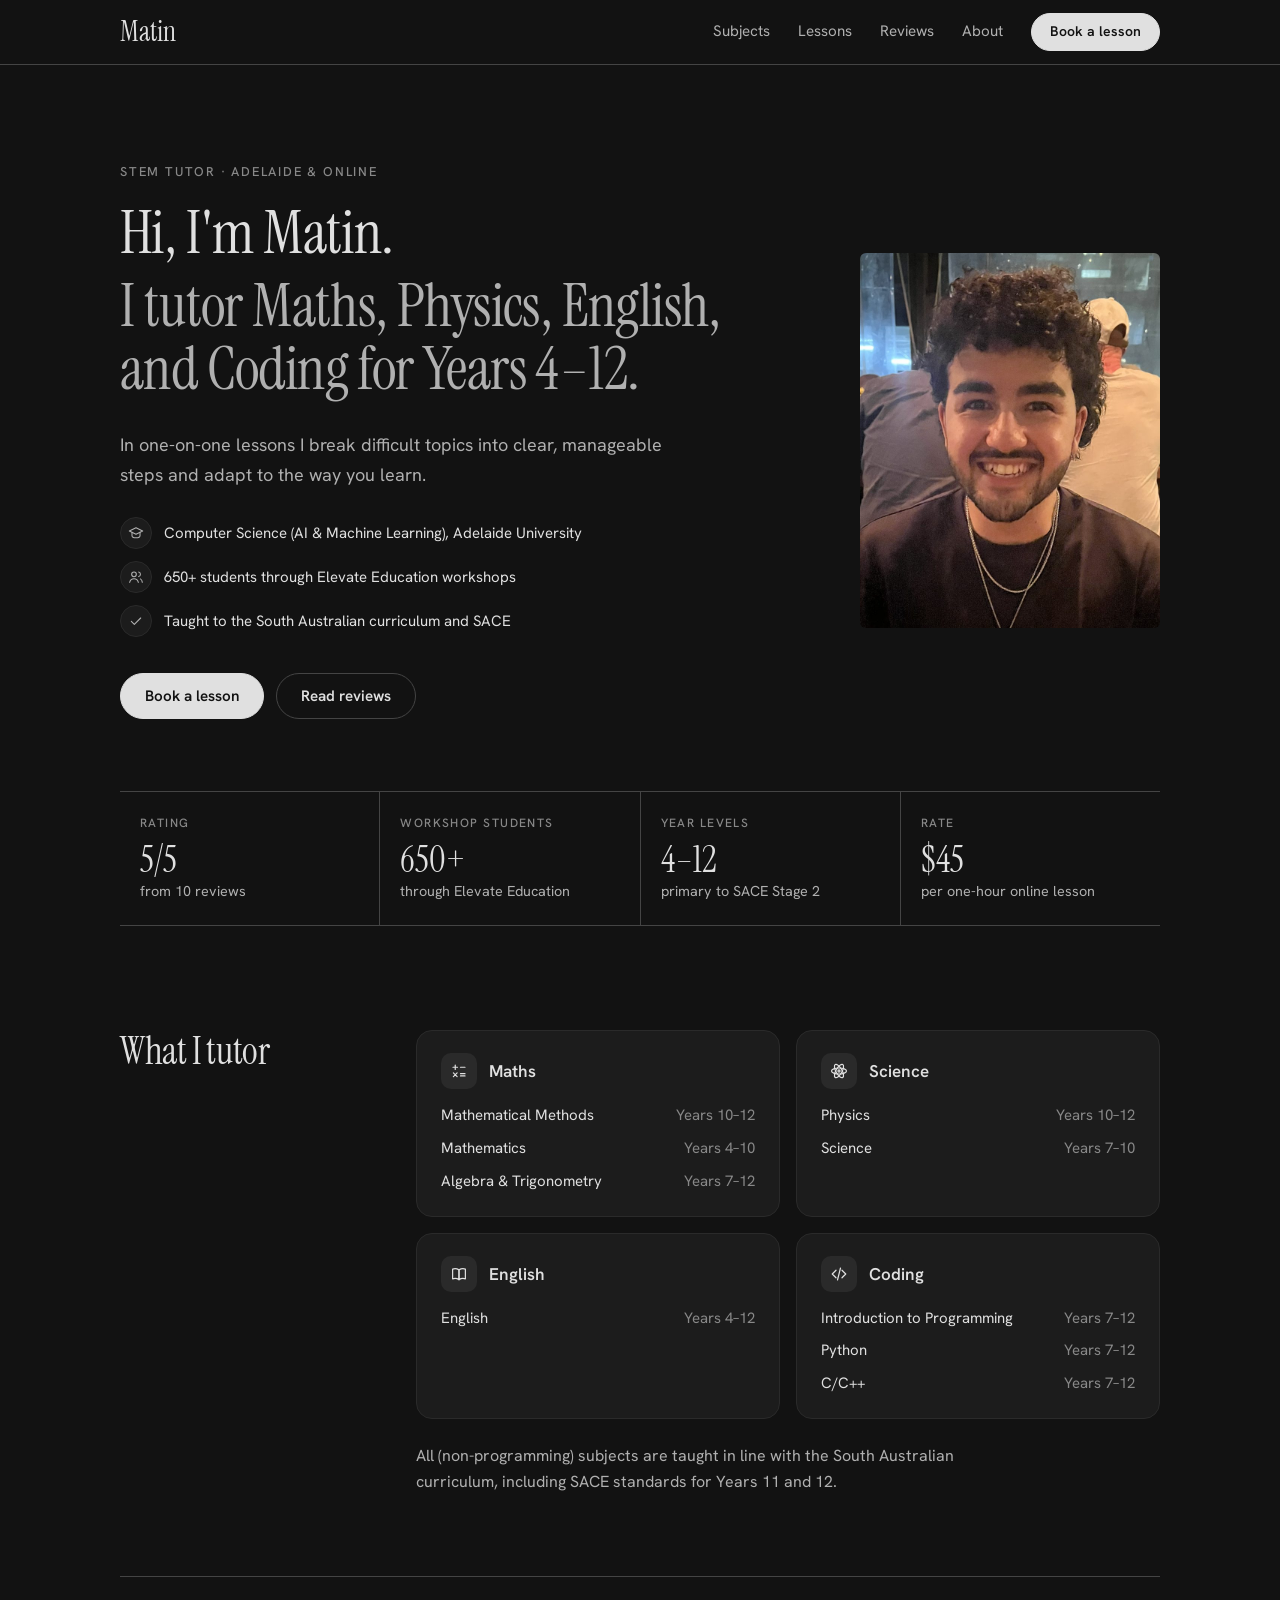
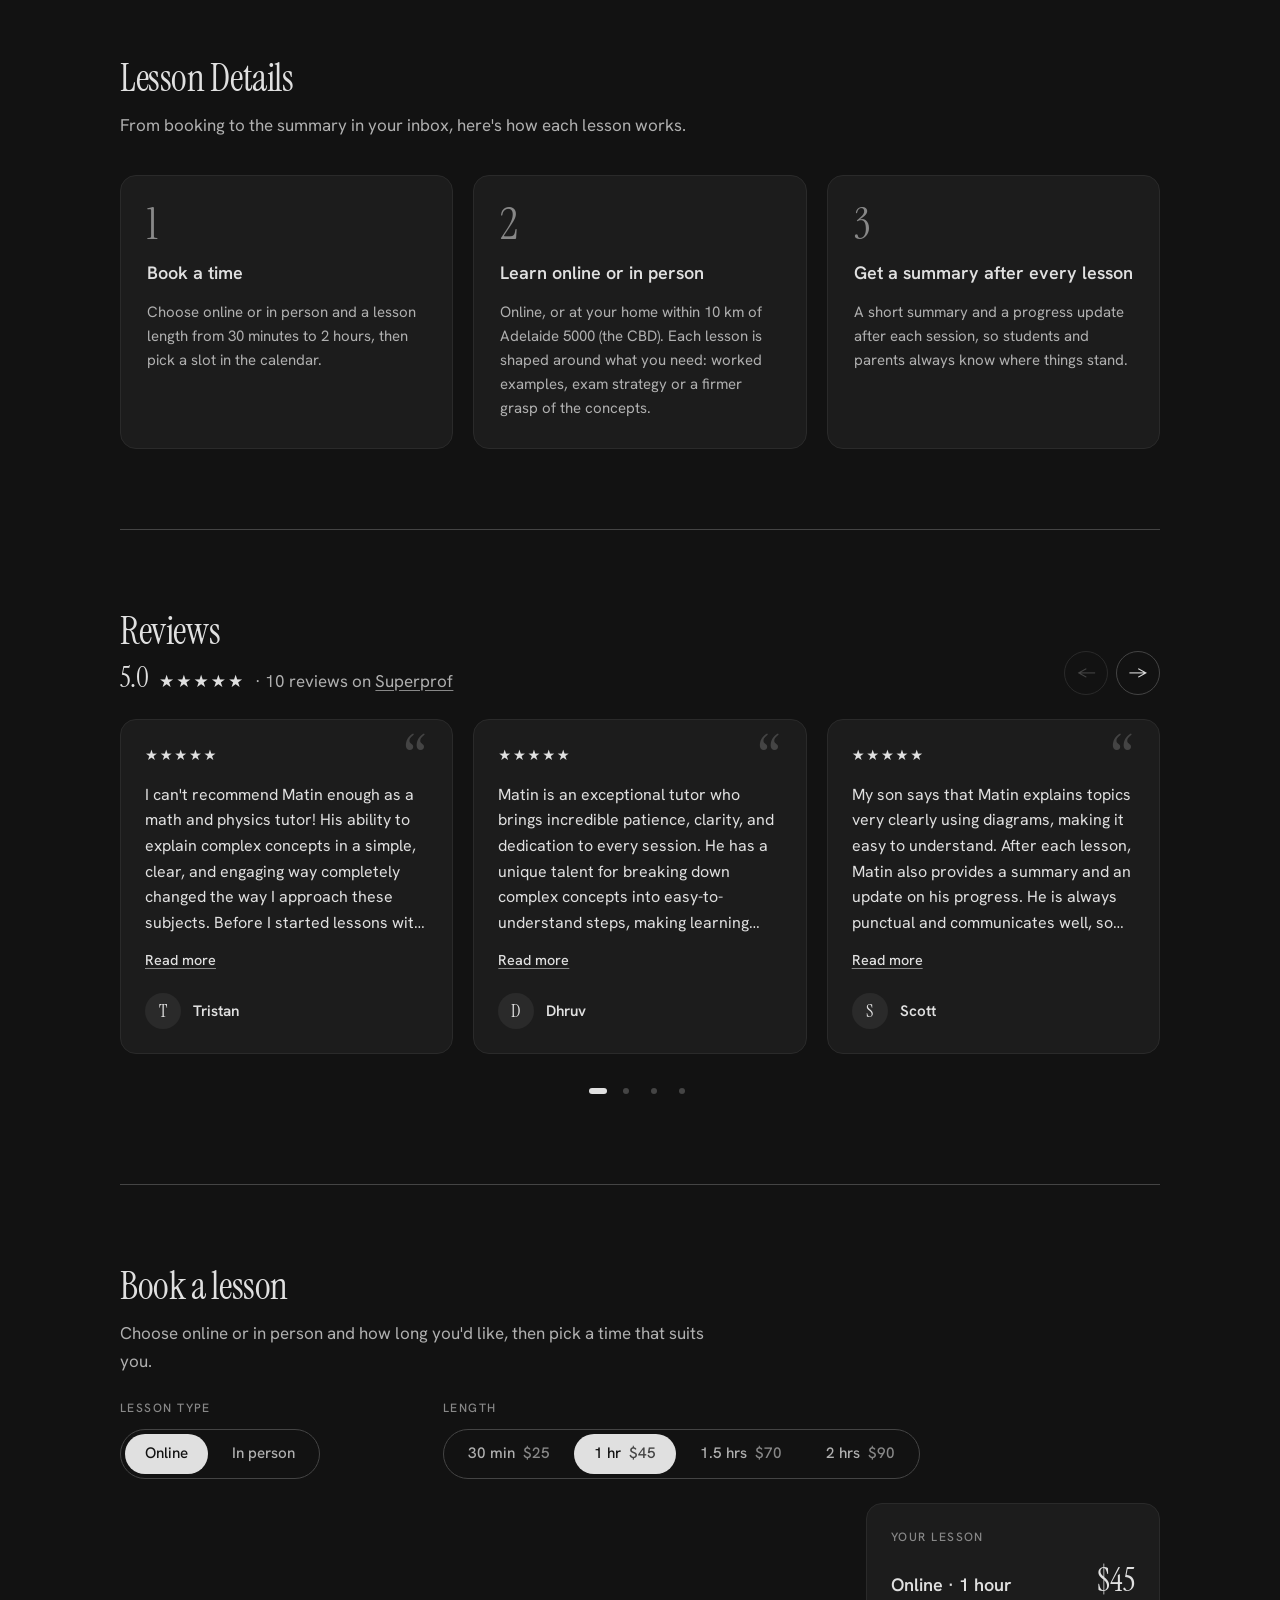
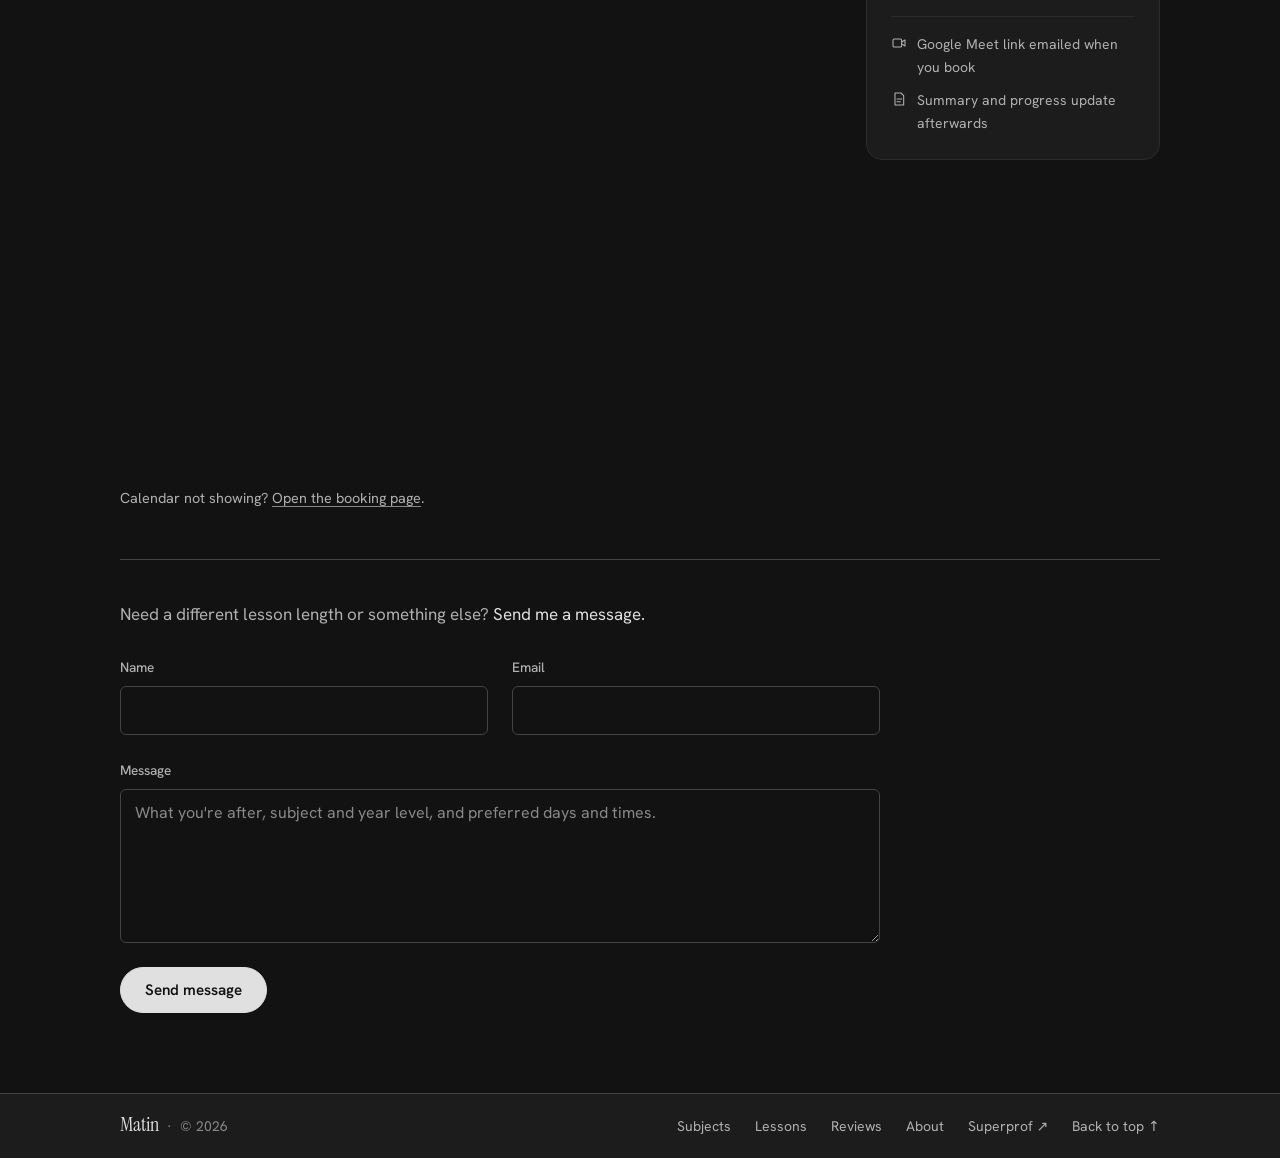
==== commit 7e19ef3d: "animations" ====
--- a/index.html
+++ b/index.html
@@ -30,6 +30,7 @@
         <a href="#subjects">Subjects</a>
         <a href="#lessons">Lessons</a>
         <a href="#reviews">Reviews</a>
+        <a href="about.html">About</a>
         <a class="btn btn-small" href="#book">Book a lesson</a>
       </nav>
     </div>
@@ -40,7 +41,12 @@
       <div class="hero-text">
         <p class="eyebrow">STEM Tutor · Adelaide &amp; Online</p>
         <h1>Hi, I'm Matin. <span>I tutor Maths, Physics, English, and Coding for Years 4–12.</span></h1>
-        <p class="lead">I study Computer Science (Artificial Intelligence &amp; Machine Learning) at Adelaide University. With Elevate Education, I've run study-skills workshops for classes of 30+ students at schools across South Australia and in Brisbane, working with more than 650 students. In one-on-one lessons I break difficult topics into clear, manageable steps and adapt to the way you learn.</p>
+        <p class="lead">In one-on-one lessons I break difficult topics into clear, manageable steps and adapt to the way you learn.</p>
+        <ul class="credentials">
+          <li><span class="credential-icon" aria-hidden="true"><svg width="16" height="16" viewBox="0 0 24 24" fill="none" stroke="currentColor" stroke-width="1.6" stroke-linecap="round" stroke-linejoin="round"><path d="M2 9l10-5 10 5-10 5z"/><path d="M6 11v5c0 1.5 2.7 3 6 3s6-1.5 6-3v-5"/></svg></span>Computer Science (AI &amp; Machine Learning), Adelaide University</li>
+          <li><span class="credential-icon" aria-hidden="true"><svg width="16" height="16" viewBox="0 0 24 24" fill="none" stroke="currentColor" stroke-width="1.6" stroke-linecap="round" stroke-linejoin="round"><circle cx="9" cy="8" r="3.5"/><path d="M2.5 20c.8-3.4 3.4-5.5 6.5-5.5s5.7 2.1 6.5 5.5"/><path d="M16 4.6a3.5 3.5 0 0 1 0 6.8"/><path d="M18.5 14.8c1.6.8 2.7 2.6 3 5.2"/></svg></span>650+ students through Elevate Education workshops</li>
+          <li><span class="credential-icon" aria-hidden="true"><svg width="16" height="16" viewBox="0 0 24 24" fill="none" stroke="currentColor" stroke-width="1.6" stroke-linecap="round" stroke-linejoin="round"><path d="M5 12.5l4.5 4.5L19 7.5"/></svg></span>Taught to the South Australian curriculum and SACE</li>
+        </ul>
         <div class="actions">
           <a class="btn" href="#book">Book a lesson</a>
           <a class="btn btn-ghost" href="#reviews">Read reviews</a>
@@ -65,9 +71,9 @@
         <h2>What I tutor</h2>
         <div class="section-body">
           <div class="subject-grid">
-            <div class="subject-card">
+            <div class="subject-card" data-subject="maths">
               <div class="subject-head">
-                <span class="subject-icon" aria-hidden="true"><svg width="18" height="18" viewBox="0 0 24 24" fill="none" stroke="currentColor" stroke-width="1.6" stroke-linecap="round" stroke-linejoin="round"><path d="M7 4v6M4 7h6M14 7h6M4.5 14.5l5 5M9.5 14.5l-5 5M14 15.5h6M14 18.5h6"/></svg></span>
+                <span class="subject-icon" aria-hidden="true"><svg width="18" height="18" viewBox="0 0 24 24" fill="none" stroke="currentColor" stroke-width="1.6" stroke-linecap="round" stroke-linejoin="round"><path class="maths-sym" d="M7 4v6M4 7h6"/><path class="maths-sym" d="M14 7h6"/><path class="maths-sym" d="M4.5 14.5l5 5M9.5 14.5l-5 5"/><path class="maths-sym" d="M14 15.5h6M14 18.5h6"/></svg></span>
                 <h3>Maths</h3>
               </div>
               <ul class="subject-list">
@@ -76,9 +82,9 @@
                 <li><span>Algebra &amp; Trigonometry</span><span class="meta">Years 7–12</span></li>
               </ul>
             </div>
-            <div class="subject-card">
+            <div class="subject-card" data-subject="science">
               <div class="subject-head">
-                <span class="subject-icon" aria-hidden="true"><svg width="18" height="18" viewBox="0 0 24 24" fill="none" stroke="currentColor" stroke-width="1.6" stroke-linecap="round" stroke-linejoin="round"><circle cx="12" cy="12" r="1.4"/><ellipse cx="12" cy="12" rx="10" ry="4"/><ellipse cx="12" cy="12" rx="10" ry="4" transform="rotate(60 12 12)"/><ellipse cx="12" cy="12" rx="10" ry="4" transform="rotate(120 12 12)"/></svg></span>
+                <span class="subject-icon" aria-hidden="true"><svg width="18" height="18" viewBox="0 0 24 24" fill="none" stroke="currentColor" stroke-width="1.6" stroke-linecap="round" stroke-linejoin="round"><circle class="atom-core" cx="12" cy="12" r="1.4"/><g class="atom-orbits"><ellipse cx="12" cy="12" rx="10" ry="4"/><ellipse cx="12" cy="12" rx="10" ry="4" transform="rotate(60 12 12)"/><ellipse cx="12" cy="12" rx="10" ry="4" transform="rotate(120 12 12)"/></g></svg></span>
                 <h3>Science</h3>
               </div>
               <ul class="subject-list">
@@ -86,18 +92,18 @@
                 <li><span>Science</span><span class="meta">Years 7–10</span></li>
               </ul>
             </div>
-            <div class="subject-card">
+            <div class="subject-card" data-subject="english">
               <div class="subject-head">
-                <span class="subject-icon" aria-hidden="true"><svg width="18" height="18" viewBox="0 0 24 24" fill="none" stroke="currentColor" stroke-width="1.6" stroke-linecap="round" stroke-linejoin="round"><path d="M3.5 5.5c2.8-1 5.6-.8 8.5 1v13c-2.9-1.8-5.7-2-8.5-1z"/><path d="M20.5 5.5c-2.8-1-5.6-.8-8.5 1v13c2.9-1.8 5.7-2 8.5-1z"/></svg></span>
+                <span class="subject-icon" aria-hidden="true"><svg width="18" height="18" viewBox="0 0 24 24" fill="none" stroke="currentColor" stroke-width="1.6" stroke-linecap="round" stroke-linejoin="round"><path d="M3.5 5.5c2.8-1 5.6-.8 8.5 1v13c-2.9-1.8-5.7-2-8.5-1z"/><path d="M20.5 5.5c-2.8-1-5.6-.8-8.5 1v13c2.9-1.8 5.7-2 8.5-1z"/><path class="book-page" d="M20.5 5.5c-2.8-1-5.6-.8-8.5 1v13c2.9-1.8 5.7-2 8.5-1z"/></svg></span>
                 <h3>English</h3>
               </div>
               <ul class="subject-list">
                 <li><span>English</span><span class="meta">Years 4–12</span></li>
               </ul>
             </div>
-            <div class="subject-card">
+            <div class="subject-card" data-subject="coding">
               <div class="subject-head">
-                <span class="subject-icon" aria-hidden="true"><svg width="18" height="18" viewBox="0 0 24 24" fill="none" stroke="currentColor" stroke-width="1.6" stroke-linecap="round" stroke-linejoin="round"><path d="M8 7l-5 5 5 5M16 7l5 5-5 5M14 4l-4 16"/></svg></span>
+                <span class="subject-icon" aria-hidden="true"><svg width="18" height="18" viewBox="0 0 24 24" fill="none" stroke="currentColor" stroke-width="1.6" stroke-linecap="round" stroke-linejoin="round"><path class="code-left" d="M8 7l-5 5 5 5"/><path class="code-right" d="M16 7l5 5-5 5"/><path class="code-slash" d="M14 4l-4 16"/></svg></span>
                 <h3>Coding</h3>
               </div>
               <ul class="subject-list">
@@ -301,6 +307,7 @@
         <a href="#subjects">Subjects</a>
         <a href="#lessons">Lessons</a>
         <a href="#reviews">Reviews</a>
+        <a href="about.html">About</a>
         <a href="https://www.superprof.com.au/sace-maths-methods-physics-tutor-atar-boosting-year-412-worked-with-650-students-around-australia.html" target="_blank" rel="noopener">Superprof <span aria-hidden="true">↗</span></a>
         <a href="#top">Back to top <span aria-hidden="true">↑</span></a>
       </nav>
@@ -514,6 +521,66 @@
       // Only start sliding after the first placement, so the highlight doesn't fly in on page load.
       requestAnimationFrame(() => requestAnimationFrame(() => pills.classList.add("is-ready")));
     });
+  </script>
+
+  <!-- Subject cards: a click is a little easter egg. The icon bounces and does its trick, and a burst of that subject's symbols flies out. -->
+  <script>
+    (function () {
+      const reduceMotion = matchMedia("(prefers-reduced-motion: reduce)").matches;
+      const bursts = {
+        maths:   { symbols: ["+", "−", "×", "÷", "=", "π", "√", "∑", "%"], font: "display" },
+        science: { dots: true },
+        english: { symbols: ["A", "a", "B", "Q", "“", "!", "?", "&"], font: "display", rise: true },
+        coding:  { symbols: ["{ }", ";", "</>", "0", "1", "( )", "=>"], font: "mono" }
+      };
+
+      document.querySelectorAll(".subject-card").forEach((card) => {
+        const icon = card.querySelector(".subject-icon");
+        const burst = bursts[card.dataset.subject];
+        let timer;
+        card.addEventListener("click", () => {
+          card.classList.remove("is-playing");
+          void card.offsetWidth; // let the browser register the removal, so the animation restarts
+          card.classList.add("is-playing");
+          clearTimeout(timer);
+          timer = setTimeout(() => card.classList.remove("is-playing"), 1200);
+          if (!reduceMotion) spray(card, icon, burst);
+        });
+      });
+
+      function spray(card, icon, burst) {
+        const cx = icon.offsetLeft + icon.offsetWidth / 2;
+        const cy = icon.offsetTop + icon.offsetHeight / 2;
+        for (let i = 0; i < 14; i++) {
+          const bit = document.createElement("span");
+          bit.className = "egg-bit" + (burst.dots ? " egg-dot" : " egg-" + burst.font) + (i % 3 === 0 ? " egg-light" : "");
+          bit.setAttribute("aria-hidden", "true");
+          if (!burst.dots) bit.textContent = burst.symbols[i % burst.symbols.length];
+          bit.style.left = cx + "px";
+          bit.style.top = cy + "px";
+          bit.style.scale = 0.75 + Math.random() * 0.6;
+          card.appendChild(bit);
+
+          // Spread evenly around the icon with a little randomness; letters drift upwards out of the book instead.
+          const angle = burst.rise ? -Math.PI / 2 + (Math.random() - 0.5) * 2.2 : (i / 14) * Math.PI * 2 + Math.random() * 0.5;
+          const dist = 52 + Math.random() * 52;
+          const x = Math.cos(angle) * dist;
+          const y = Math.sin(angle) * dist;
+          // A sideways nudge at the midpoint curves each path; electrons curve the most.
+          const bend = (burst.dots ? 0.6 : 0.25) * dist * (Math.random() < 0.5 ? -1 : 1);
+          const mx = x * 0.55 - Math.sin(angle) * bend;
+          const my = y * 0.55 + Math.cos(angle) * bend;
+          const drift = burst.rise ? -10 : 14;
+          const spin = burst.dots ? 0 : (Math.random() - 0.5) * 180;
+          bit.animate([
+            { transform: "translate(-50%, -50%) scale(0.3)", opacity: 0 },
+            { transform: `translate(-50%, -50%) translate(${mx}px, ${my}px) rotate(${spin / 2}deg)`, opacity: 1, offset: 0.35 },
+            { transform: `translate(-50%, -50%) translate(${x}px, ${y + drift}px) scale(0.6) rotate(${spin}deg)`, opacity: 0 }
+          ], { duration: 950 + Math.random() * 400, delay: Math.random() * 90, easing: "cubic-bezier(0.2, 0.7, 0.3, 1)", fill: "backwards" })
+            .onfinish = () => bit.remove();
+        }
+      }
+    })();
   </script>
 
   <!-- Each section fades up into place the first time it scrolls into view. -->
--- a/styles.css
+++ b/styles.css
@@ -147,7 +147,8 @@
   text-decoration: none;
   transition: color 0.2s ease;
 }
-.site-nav a:not(.btn):hover { color: var(--text); }
+.site-nav a:not(.btn):hover,
+.site-nav a[aria-current="page"] { color: var(--text); }
 
 /* Hero */
 .hero {
@@ -178,9 +179,34 @@
 }
 .lead {
   max-width: 58ch;
+  margin: 0 0 28px;
+  color: var(--text-muted);
+  font-size: 1.125rem;
+}
+/* Hero credentials: three short lines, each with a small icon */
+.credentials {
+  display: grid;
+  gap: 12px;
   margin: 0 0 36px;
-  color: var(--text-muted);
-  font-size: 1.125rem;
+  padding: 0;
+  list-style: none;
+  font-size: 0.9375rem;
+}
+.credentials li {
+  display: flex;
+  align-items: center;
+  gap: 12px;
+}
+.credential-icon {
+  display: grid;
+  flex: none;
+  place-items: center;
+  width: 32px;
+  height: 32px;
+  border: 1px solid var(--border-soft);
+  border-radius: 999px;
+  background: var(--surface);
+  color: var(--text-muted);
 }
 .actions {
   display: flex;
@@ -277,12 +303,18 @@
   border: 1px solid var(--border-soft);
   border-radius: 16px;
   background: var(--surface);
-  transition: border-color 0.25s ease, translate 0.25s var(--ease-out);
+  position: relative;
+  transition: border-color 0.25s ease, translate 0.25s var(--ease-out), scale 0.15s ease;
+  -webkit-tap-highlight-color: transparent;
+  /* Repeated clicks would otherwise select the card's text */
+  -webkit-user-select: none;
+  user-select: none;
 }
 .subject-card:hover {
   border-color: var(--border);
   translate: 0 -2px;
 }
+.subject-card:active { scale: 0.98; }
 /* Cards rise in one after another as the section appears. `backwards` lets go once it ends, so the hover lift still works. */
 .reveal [data-reveal]:not(.is-visible) .subject-card { opacity: 0; }
 .reveal [data-reveal].is-visible .subject-card { animation: card-in 0.6s var(--ease-out) backwards; }
@@ -306,6 +338,115 @@
   border-radius: 10px;
   background: var(--border-soft);
 }
+.subject-icon svg { overflow: visible; }
+
+/* Subject easter egg: clicking a card adds .is-playing for a moment. The icon jumps, lights up in the
+   subject's colour and acts out its subject, while index.html sprays out a burst of .egg-bit symbols. */
+.subject-card[data-subject="maths"] { --egg: #F5B546; }
+.subject-card[data-subject="science"] { --egg: #4FD1C5; }
+.subject-card[data-subject="english"] { --egg: #FF8FAB; }
+.subject-card[data-subject="coding"] { --egg: #B69CFF; }
+.subject-card.is-playing { z-index: 1; }
+.is-playing .subject-icon { animation: icon-jump 0.8s ease-out; }
+@keyframes icon-jump {
+  0% {
+    transform: none;
+    box-shadow: 0 0 0 0 color-mix(in srgb, var(--egg) 55%, transparent);
+  }
+  18% {
+    transform: translateY(-8px) scale(1.22) rotate(-10deg);
+    background: color-mix(in srgb, var(--egg) 28%, var(--border-soft));
+    color: var(--egg);
+  }
+  40% { transform: translateY(1px) scale(0.94) rotate(6deg); }
+  60% {
+    transform: translateY(-2px) scale(1.06) rotate(-3deg);
+    background: color-mix(in srgb, var(--egg) 28%, var(--border-soft));
+    color: var(--egg);
+  }
+  75% { box-shadow: 0 0 0 14px color-mix(in srgb, var(--egg) 0%, transparent); }
+  85% { transform: scale(0.99) rotate(1deg); }
+  100% { transform: none; }
+}
+
+.maths-sym,
+.atom-core,
+.code-slash {
+  transform-box: fill-box;
+  transform-origin: center;
+}
+.atom-orbits,
+.book-page { transform-origin: 12px 12px; }
+/* A copy of the right page, filled to hide the lines behind it, that turns over onto the left page */
+.book-page {
+  fill: var(--border-soft);
+  opacity: 0;
+}
+.is-playing .maths-sym { animation: sym-pop 0.5s var(--ease-out) 0.08s; }
+.is-playing .maths-sym:nth-child(2) { animation-delay: 0.14s; }
+.is-playing .maths-sym:nth-child(3) { animation-delay: 0.2s; }
+.is-playing .maths-sym:nth-child(4) { animation-delay: 0.26s; }
+.is-playing .atom-orbits { animation: orbit-spin 0.9s cubic-bezier(0.3, 0, 0.2, 1); }
+.is-playing .atom-core { animation: core-pulse 0.9s ease; }
+/* Two pages turn, one after the other */
+.is-playing .book-page { animation: page-flip 0.38s cubic-bezier(0.4, 0, 0.2, 1) 0.05s 2; }
+.is-playing .code-left { animation: code-left 0.6s var(--ease-out); }
+.is-playing .code-right { animation: code-right 0.6s var(--ease-out); }
+.is-playing .code-slash { animation: code-slash 0.6s var(--ease-out); }
+@keyframes sym-pop {
+  45% { transform: scale(1.6) rotate(-12deg); }
+}
+@keyframes orbit-spin {
+  from { transform: rotate(0deg); }
+  to { transform: rotate(720deg); }
+}
+@keyframes core-pulse {
+  40% { transform: scale(2.4); }
+}
+@keyframes page-flip {
+  from { opacity: 1; transform: scaleX(1); }
+  to { opacity: 1; transform: scaleX(-1); }
+}
+@keyframes code-left {
+  40% { transform: translateX(-4.5px); }
+}
+@keyframes code-right {
+  40% { transform: translateX(4.5px); }
+}
+/* A slash turned half way round looks the same, so the spin ends where it started */
+@keyframes code-slash {
+  to { transform: rotate(180deg); }
+}
+
+/* The burst: small symbols that fly out of the icon and fade */
+.egg-bit {
+  position: absolute;
+  z-index: 2;
+  color: var(--egg);
+  font-size: 17px;
+  font-weight: 600;
+  line-height: 1;
+  white-space: nowrap;
+  pointer-events: none;
+  opacity: 0;
+}
+.egg-light { color: color-mix(in srgb, var(--egg) 55%, white); }
+.egg-display {
+  font-family: var(--font-display);
+  font-size: 25px;
+  font-weight: 400;
+}
+.egg-mono {
+  font-family: ui-monospace, "SF Mono", Menlo, Consolas, monospace;
+  font-size: 15px;
+}
+.egg-dot {
+  width: 8px;
+  height: 8px;
+  border-radius: 50%;
+  background: currentColor;
+  box-shadow: 0 0 8px currentColor;
+}
 .subject-head h3 {
   margin: 0;
   font-size: 1.0625rem;
@@ -334,6 +475,13 @@
   margin: 28px 0 0;
   color: var(--text-muted);
 }
+/* About page: plain paragraphs beside each heading */
+.prose p {
+  max-width: 62ch;
+  margin: 0;
+  color: var(--text-muted);
+}
+.prose p + p { margin-top: 16px; }
 .subject-grid + .note {
   margin-top: 24px;
   font-size: 1rem;
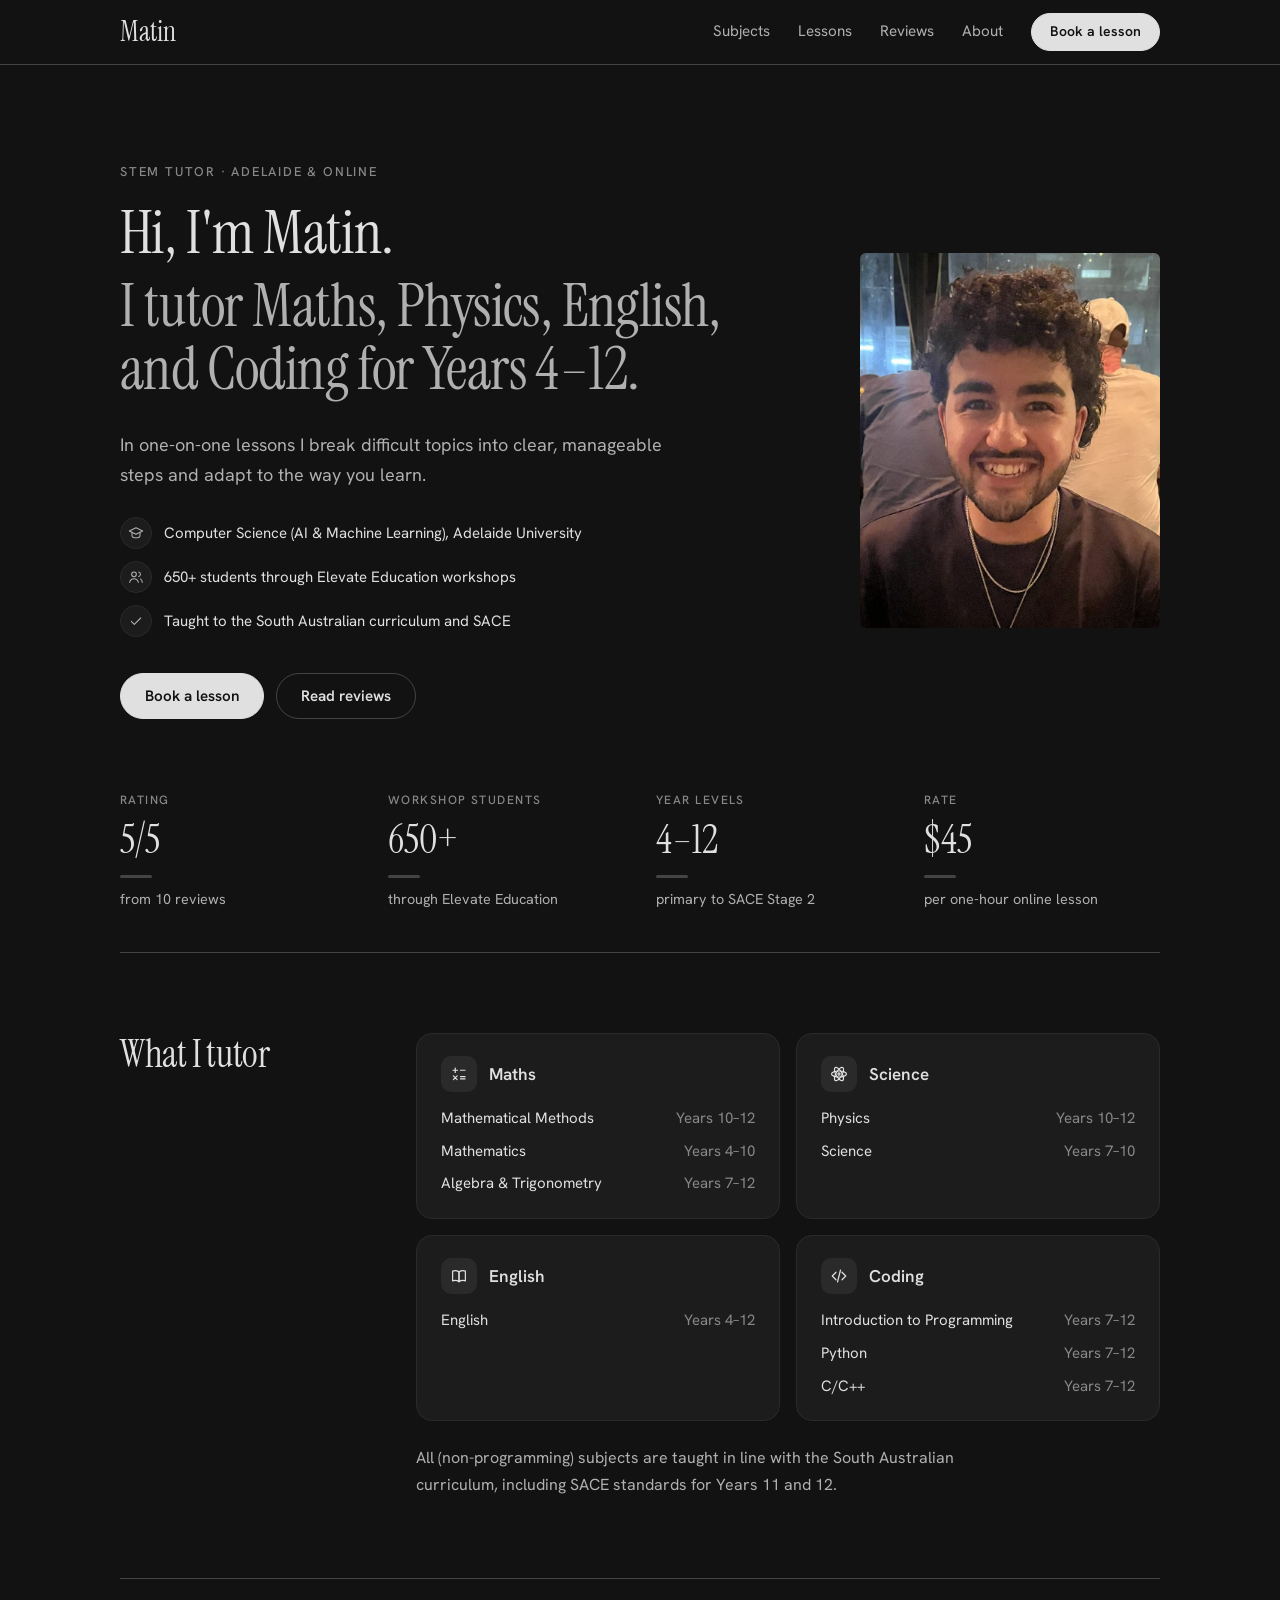
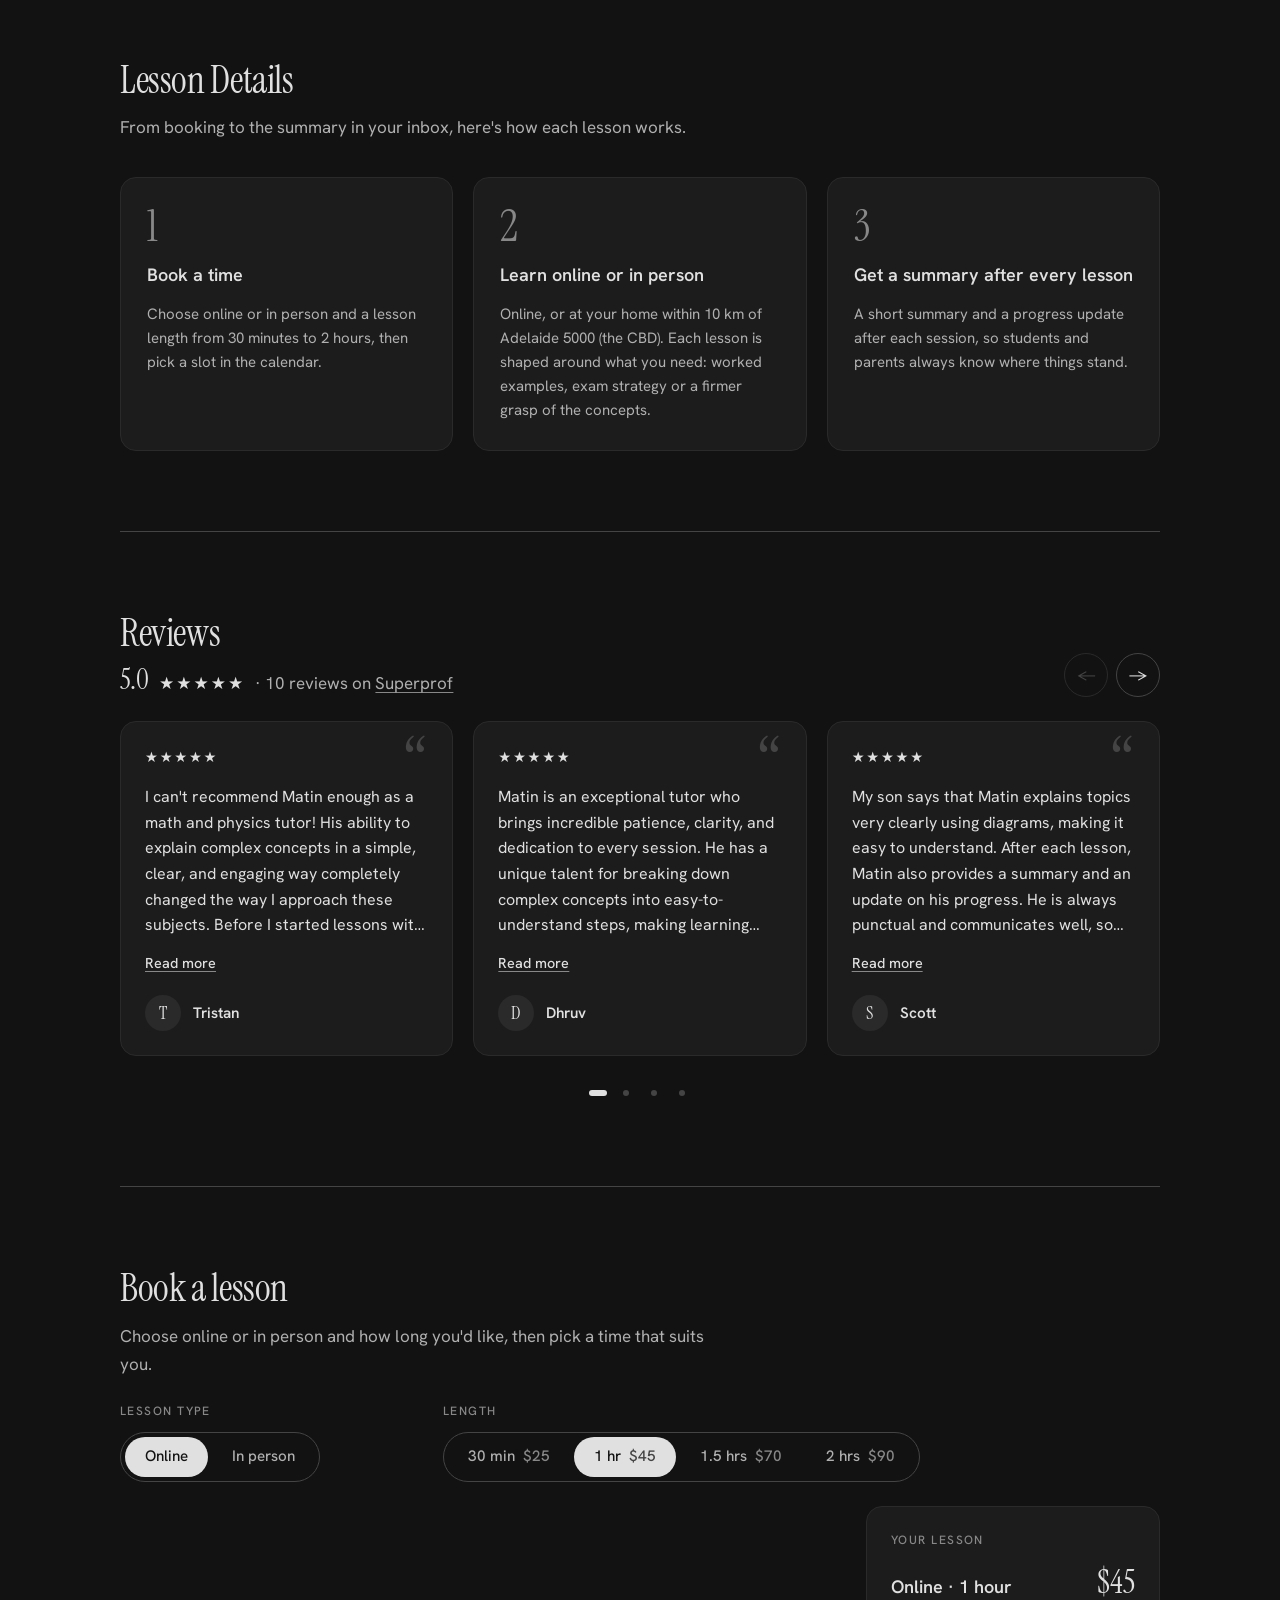
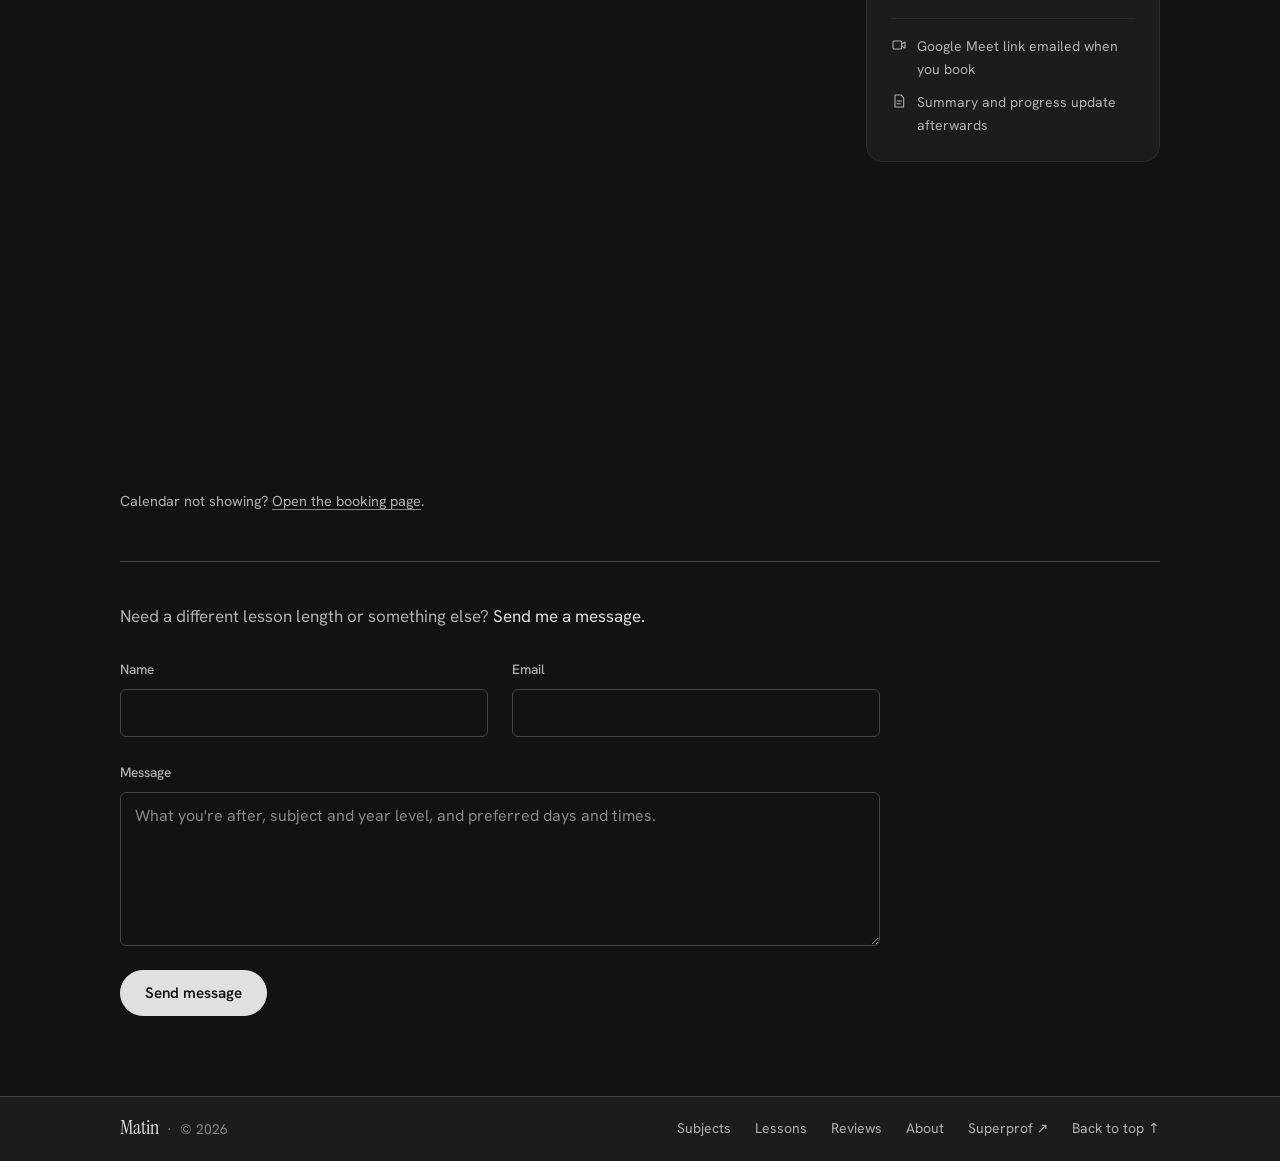
==== commit af05cc8d: "animations and colour" ====
--- a/index.html
+++ b/index.html
@@ -523,7 +523,8 @@
     });
   </script>
 
-  <!-- Subject cards: a click is a little easter egg. The icon bounces and does its trick, and a burst of that subject's symbols flies out. -->
+  <!-- Easter eggs: clicking a subject card, a lesson step or a stat lights it up in its own colour, and clicking again
+       turns it off. Every click also plays its animation. Nothing is remembered between visits. -->
   <script>
     (function () {
       const reduceMotion = matchMedia("(prefers-reduced-motion: reduce)").matches;
@@ -531,52 +532,99 @@
         maths:   { symbols: ["+", "−", "×", "÷", "=", "π", "√", "∑", "%"], font: "display" },
         science: { dots: true },
         english: { symbols: ["A", "a", "B", "Q", "“", "!", "?", "&"], font: "display", rise: true },
-        coding:  { symbols: ["{ }", ";", "</>", "0", "1", "( )", "=>"], font: "mono" }
+        coding:  { symbols: ["{ }", ";", "</>", "0", "1", "( )", "=>"], font: "mono" },
+        step:    { confetti: true }
       };
+
+      // The colour fills out from the click point, and drains back towards it on the next click.
+      function toggleColour(box, event) {
+        const rect = box.getBoundingClientRect();
+        box.style.setProperty("--x", event.clientX - rect.left + "px");
+        box.style.setProperty("--y", event.clientY - rect.top + "px");
+        box.classList.toggle("is-lit");
+      }
+
+      // Restart the one-off animations, even on a quick second click.
+      function play(box) {
+        box.classList.remove("is-playing");
+        void box.offsetWidth; // let the browser register the removal, so the animation restarts
+        box.classList.add("is-playing");
+        clearTimeout(box.playTimer);
+        box.playTimer = setTimeout(() => box.classList.remove("is-playing"), 1200);
+      }
 
       document.querySelectorAll(".subject-card").forEach((card) => {
         const icon = card.querySelector(".subject-icon");
-        const burst = bursts[card.dataset.subject];
-        let timer;
-        card.addEventListener("click", () => {
-          card.classList.remove("is-playing");
-          void card.offsetWidth; // let the browser register the removal, so the animation restarts
-          card.classList.add("is-playing");
-          clearTimeout(timer);
-          timer = setTimeout(() => card.classList.remove("is-playing"), 1200);
-          if (!reduceMotion) spray(card, icon, burst);
+        card.addEventListener("click", (event) => {
+          toggleColour(card, event);
+          play(card);
+          if (!reduceMotion) {
+            spray(card, icon.offsetLeft + icon.offsetWidth / 2, icon.offsetTop + icon.offsetHeight / 2, bursts[card.dataset.subject], 22, 130);
+          }
         });
       });
 
-      function spray(card, icon, burst) {
-        const cx = icon.offsetLeft + icon.offsetWidth / 2;
-        const cy = icon.offsetTop + icon.offsetHeight / 2;
-        for (let i = 0; i < 14; i++) {
+      document.querySelectorAll(".step-cards li").forEach((step) => {
+        step.addEventListener("click", (event) => {
+          toggleColour(step, event);
+          play(step);
+          const rect = step.getBoundingClientRect();
+          if (!reduceMotion) spray(step, event.clientX - rect.left, event.clientY - rect.top, bursts.step, 18, 100);
+        });
+      });
+
+      document.querySelectorAll(".facts dl > div").forEach((stat) => {
+        const value = stat.querySelector(".value");
+        const text = value.textContent;
+        stat.addEventListener("click", () => {
+          stat.classList.toggle("is-lit");
+          play(stat);
+          if (!reduceMotion) countUp(value, text);
+        });
+      });
+
+      // Count each number up from zero. The 5 after the slash in "5/5" stays put.
+      function countUp(el, text) {
+        const start = performance.now();
+        cancelAnimationFrame(el.countFrame);
+        const tick = (now) => {
+          const t = Math.min(1, (now - start) / 900);
+          const eased = 1 - Math.pow(1 - t, 3);
+          el.textContent = text.replace(/\d+/g, (n, at) => (text[at - 1] === "/" ? n : Math.round(n * eased)));
+          if (t < 1) el.countFrame = requestAnimationFrame(tick);
+        };
+        el.countFrame = requestAnimationFrame(tick);
+      }
+
+      // Pieces fly out from (cx, cy) inside the box, spin and fade, then remove themselves.
+      function spray(box, cx, cy, burst, count, reach) {
+        for (let i = 0; i < count; i++) {
           const bit = document.createElement("span");
-          bit.className = "egg-bit" + (burst.dots ? " egg-dot" : " egg-" + burst.font) + (i % 3 === 0 ? " egg-light" : "");
+          const kind = burst.dots ? " egg-dot" : burst.confetti ? " egg-confetti" : " egg-" + burst.font;
+          bit.className = "egg-bit" + kind + (i % 3 === 0 ? " egg-light" : "");
           bit.setAttribute("aria-hidden", "true");
-          if (!burst.dots) bit.textContent = burst.symbols[i % burst.symbols.length];
+          if (burst.symbols) bit.textContent = burst.symbols[i % burst.symbols.length];
           bit.style.left = cx + "px";
           bit.style.top = cy + "px";
           bit.style.scale = 0.75 + Math.random() * 0.6;
-          card.appendChild(bit);
-
-          // Spread evenly around the icon with a little randomness; letters drift upwards out of the book instead.
-          const angle = burst.rise ? -Math.PI / 2 + (Math.random() - 0.5) * 2.2 : (i / 14) * Math.PI * 2 + Math.random() * 0.5;
-          const dist = 52 + Math.random() * 52;
+          box.appendChild(bit);
+
+          // Spread evenly all the way round with a little randomness; letters drift upwards out of the book instead.
+          const angle = burst.rise ? -Math.PI / 2 + (Math.random() - 0.5) * 2.2 : (i / count) * Math.PI * 2 + Math.random() * 0.5;
+          const dist = reach * (0.55 + Math.random() * 0.6);
           const x = Math.cos(angle) * dist;
           const y = Math.sin(angle) * dist;
           // A sideways nudge at the midpoint curves each path; electrons curve the most.
           const bend = (burst.dots ? 0.6 : 0.25) * dist * (Math.random() < 0.5 ? -1 : 1);
           const mx = x * 0.55 - Math.sin(angle) * bend;
           const my = y * 0.55 + Math.cos(angle) * bend;
-          const drift = burst.rise ? -10 : 14;
-          const spin = burst.dots ? 0 : (Math.random() - 0.5) * 180;
+          const drift = burst.rise ? -10 : burst.confetti ? 30 : 14;
+          const spin = burst.dots ? 0 : (Math.random() - 0.5) * (burst.confetti ? 720 : 180);
           bit.animate([
             { transform: "translate(-50%, -50%) scale(0.3)", opacity: 0 },
-            { transform: `translate(-50%, -50%) translate(${mx}px, ${my}px) rotate(${spin / 2}deg)`, opacity: 1, offset: 0.35 },
+            { transform: `translate(-50%, -50%) translate(${mx}px, ${my}px) rotate(${spin / 2}deg)`, opacity: 1, offset: 0.3 },
             { transform: `translate(-50%, -50%) translate(${x}px, ${y + drift}px) scale(0.6) rotate(${spin}deg)`, opacity: 0 }
-          ], { duration: 950 + Math.random() * 400, delay: Math.random() * 90, easing: "cubic-bezier(0.2, 0.7, 0.3, 1)", fill: "backwards" })
+          ], { duration: 1000 + Math.random() * 500, delay: Math.random() * 90, easing: "cubic-bezier(0.2, 0.7, 0.3, 1)", fill: "backwards" })
             .onfinish = () => bit.remove();
         }
       }
--- a/styles.css
+++ b/styles.css
@@ -221,20 +221,23 @@
   border-radius: 6px;
 }
 
-/* At-a-glance facts: hairline grid */
-.facts { padding-bottom: 24px; }
+/* At-a-glance stats: open columns, no boxes. Clicking one counts its number up and fills its bar with colour. */
+.facts { padding-bottom: 40px; }
 .facts dl {
   display: grid;
   grid-template-columns: repeat(4, minmax(0, 1fr));
-  gap: 1px;
-  margin: 0;
-  background: var(--border);
-  border-block: 1px solid var(--border);
+  gap: 32px;
+  margin: 0;
 }
 .facts dl > div {
-  padding: 22px 20px;
-  background: var(--bg);
-}
+  -webkit-tap-highlight-color: transparent;
+  -webkit-user-select: none;
+  user-select: none;
+}
+.facts dl > div:nth-child(1) { --egg: #E9D66B; }
+.facts dl > div:nth-child(2) { --egg: #FF9E80; }
+.facts dl > div:nth-child(3) { --egg: #6CC4FF; }
+.facts dl > div:nth-child(4) { --egg: #7FE0B0; }
 .facts dt {
   margin-bottom: 6px;
   color: var(--accent);
@@ -251,9 +254,30 @@
 .facts dd.value {
   color: var(--text);
   font-family: var(--font-display);
-  font-size: 2.25rem;
+  font-size: 2.5rem;
   line-height: 1.1;
   font-variant-numeric: tabular-nums;
+  transform-origin: left bottom;
+  transition: color 0.5s ease;
+}
+.facts dd.value::after {
+  content: "";
+  display: block;
+  width: 32px;
+  height: 3px;
+  margin: 14px 0 10px;
+  border-radius: 2px;
+  background: var(--border);
+  transition: width 0.7s var(--ease-out), background-color 0.5s ease;
+}
+.facts .is-lit dd.value { color: var(--egg); }
+.facts .is-lit dd.value::after {
+  width: 100%;
+  background: var(--egg);
+}
+.facts .is-playing dd.value { animation: stat-pop 0.5s var(--ease-out); }
+@keyframes stat-pop {
+  35% { transform: scale(1.12); }
 }
 
 /* Sections */
@@ -265,7 +289,6 @@
   padding-block: 80px;
   border-top: 1px solid var(--border);
 }
-.facts + .section .section-grid { border-top: 0; }
 .section-grid.stacked { grid-template-columns: minmax(0, 1fr); }
 .section h2 {
   margin: 0;
@@ -304,7 +327,9 @@
   border-radius: 16px;
   background: var(--surface);
   position: relative;
-  transition: border-color 0.25s ease, translate 0.25s var(--ease-out), scale 0.15s ease;
+  /* Keeps the colour fill above the card's background but under its content */
+  isolation: isolate;
+  transition: border-color 0.5s ease, translate 0.25s var(--ease-out), scale 0.15s ease;
   -webkit-tap-highlight-color: transparent;
   /* Repeated clicks would otherwise select the card's text */
   -webkit-user-select: none;
@@ -337,16 +362,45 @@
   height: 36px;
   border-radius: 10px;
   background: var(--border-soft);
+  transition: background-color 0.5s ease, color 0.5s ease;
 }
 .subject-icon svg { overflow: visible; }
 
-/* Subject easter egg: clicking a card adds .is-playing for a moment. The icon jumps, lights up in the
-   subject's colour and acts out its subject, while index.html sprays out a burst of .egg-bit symbols. */
+/* Easter eggs: a click toggles .is-lit, which fills the box with its own colour, and adds .is-playing for a
+   moment to replay its animation while index.html sprays out a burst of .egg-bit pieces.
+   All eleven colours (stats, subjects, steps) come from one soft palette spread around the colour wheel. */
 .subject-card[data-subject="maths"] { --egg: #F5B546; }
 .subject-card[data-subject="science"] { --egg: #4FD1C5; }
 .subject-card[data-subject="english"] { --egg: #FF8FAB; }
 .subject-card[data-subject="coding"] { --egg: #B69CFF; }
-.subject-card.is-playing { z-index: 1; }
+.subject-card.is-playing,
+.step-cards li.is-playing { z-index: 1; }
+
+/* The fill: a circle of colour spreads out from the click, and shrinks back towards the next click */
+.subject-card::before,
+.step-cards li::after {
+  content: "";
+  position: absolute;
+  inset: 0;
+  z-index: -1;
+  border-radius: inherit;
+  background: color-mix(in srgb, var(--egg) 15%, var(--surface));
+  clip-path: circle(0px at var(--x, 50%) var(--y, 50%));
+  transition: clip-path 0.7s var(--ease-out);
+  pointer-events: none;
+}
+.subject-card.is-lit::before,
+.step-cards li.is-lit::after { clip-path: circle(150% at var(--x, 50%) var(--y, 50%)); }
+.subject-card.is-lit,
+.step-cards li.is-lit { border-color: color-mix(in srgb, var(--egg) 45%, transparent); }
+.subject-head h3,
+.subject-list .meta { transition: color 0.5s ease; }
+.is-lit .subject-head h3 { color: var(--egg); }
+.is-lit .subject-list .meta { color: color-mix(in srgb, var(--egg) 70%, var(--text-muted)); }
+.is-lit .subject-icon {
+  background: color-mix(in srgb, var(--egg) 24%, var(--border-soft));
+  color: var(--egg);
+}
 .is-playing .subject-icon { animation: icon-jump 0.8s ease-out; }
 @keyframes icon-jump {
   0% {
@@ -354,7 +408,7 @@
     box-shadow: 0 0 0 0 color-mix(in srgb, var(--egg) 55%, transparent);
   }
   18% {
-    transform: translateY(-8px) scale(1.22) rotate(-10deg);
+    transform: translateY(-12px) scale(1.4) rotate(-14deg);
     background: color-mix(in srgb, var(--egg) 28%, var(--border-soft));
     color: var(--egg);
   }
@@ -364,7 +418,7 @@
     background: color-mix(in srgb, var(--egg) 28%, var(--border-soft));
     color: var(--egg);
   }
-  75% { box-shadow: 0 0 0 14px color-mix(in srgb, var(--egg) 0%, transparent); }
+  75% { box-shadow: 0 0 0 20px color-mix(in srgb, var(--egg) 0%, transparent); }
   85% { transform: scale(0.99) rotate(1deg); }
   100% { transform: none; }
 }
@@ -423,7 +477,7 @@
   position: absolute;
   z-index: 2;
   color: var(--egg);
-  font-size: 17px;
+  font-size: 20px;
   font-weight: 600;
   line-height: 1;
   white-space: nowrap;
@@ -433,19 +487,25 @@
 .egg-light { color: color-mix(in srgb, var(--egg) 55%, white); }
 .egg-display {
   font-family: var(--font-display);
-  font-size: 25px;
+  font-size: 30px;
   font-weight: 400;
 }
 .egg-mono {
   font-family: ui-monospace, "SF Mono", Menlo, Consolas, monospace;
-  font-size: 15px;
+  font-size: 18px;
 }
 .egg-dot {
-  width: 8px;
-  height: 8px;
+  width: 10px;
+  height: 10px;
   border-radius: 50%;
   background: currentColor;
-  box-shadow: 0 0 8px currentColor;
+  box-shadow: 0 0 10px currentColor;
+}
+.egg-confetti {
+  width: 10px;
+  height: 5px;
+  border-radius: 2px;
+  background: currentColor;
 }
 .subject-head h3 {
   margin: 0;
@@ -506,13 +566,37 @@
   border-radius: 16px;
   background: var(--surface);
   counter-increment: step;
-}
+  position: relative;
+  isolation: isolate;
+  transition: border-color 0.5s ease, translate 0.25s var(--ease-out), scale 0.15s ease;
+  -webkit-tap-highlight-color: transparent;
+  -webkit-user-select: none;
+  user-select: none;
+}
+.step-cards li:nth-child(1) { --egg: #B5E07A; }
+.step-cards li:nth-child(2) { --egg: #8FA8FF; }
+.step-cards li:nth-child(3) { --egg: #E59BF0; }
+.step-cards li:hover {
+  border-color: var(--border);
+  translate: 0 -2px;
+}
+.step-cards li:active { scale: 0.98; }
 .step-cards li::before {
   content: counter(step);
+  align-self: flex-start;
   color: var(--accent);
   font-family: var(--font-display);
   font-size: 2.75rem;
   line-height: 1;
+  transform-origin: 30% 80%;
+  transition: color 0.5s ease;
+}
+.step-cards li.is-lit::before { color: var(--egg); }
+.step-cards li.is-playing::before { animation: num-bounce 0.8s ease-out; }
+@keyframes num-bounce {
+  20% { transform: translateY(-12px) scale(1.45) rotate(-10deg); }
+  45% { transform: translateY(2px) scale(0.92) rotate(6deg); }
+  65% { transform: translateY(-3px) scale(1.06) rotate(-2deg); }
 }
 .step-cards h3 {
   margin: 0;
@@ -1057,8 +1141,10 @@
     order: -1;
     max-width: 180px;
   }
-  .facts dl { grid-template-columns: repeat(2, minmax(0, 1fr)); }
-  .facts dl > div { padding: 18px 14px; }
+  .facts dl {
+    grid-template-columns: repeat(2, minmax(0, 1fr));
+    gap: 28px 20px;
+  }
   .section-grid { padding-block: 56px; }
   .section h2 { font-size: 2rem; }
   .subject-grid,
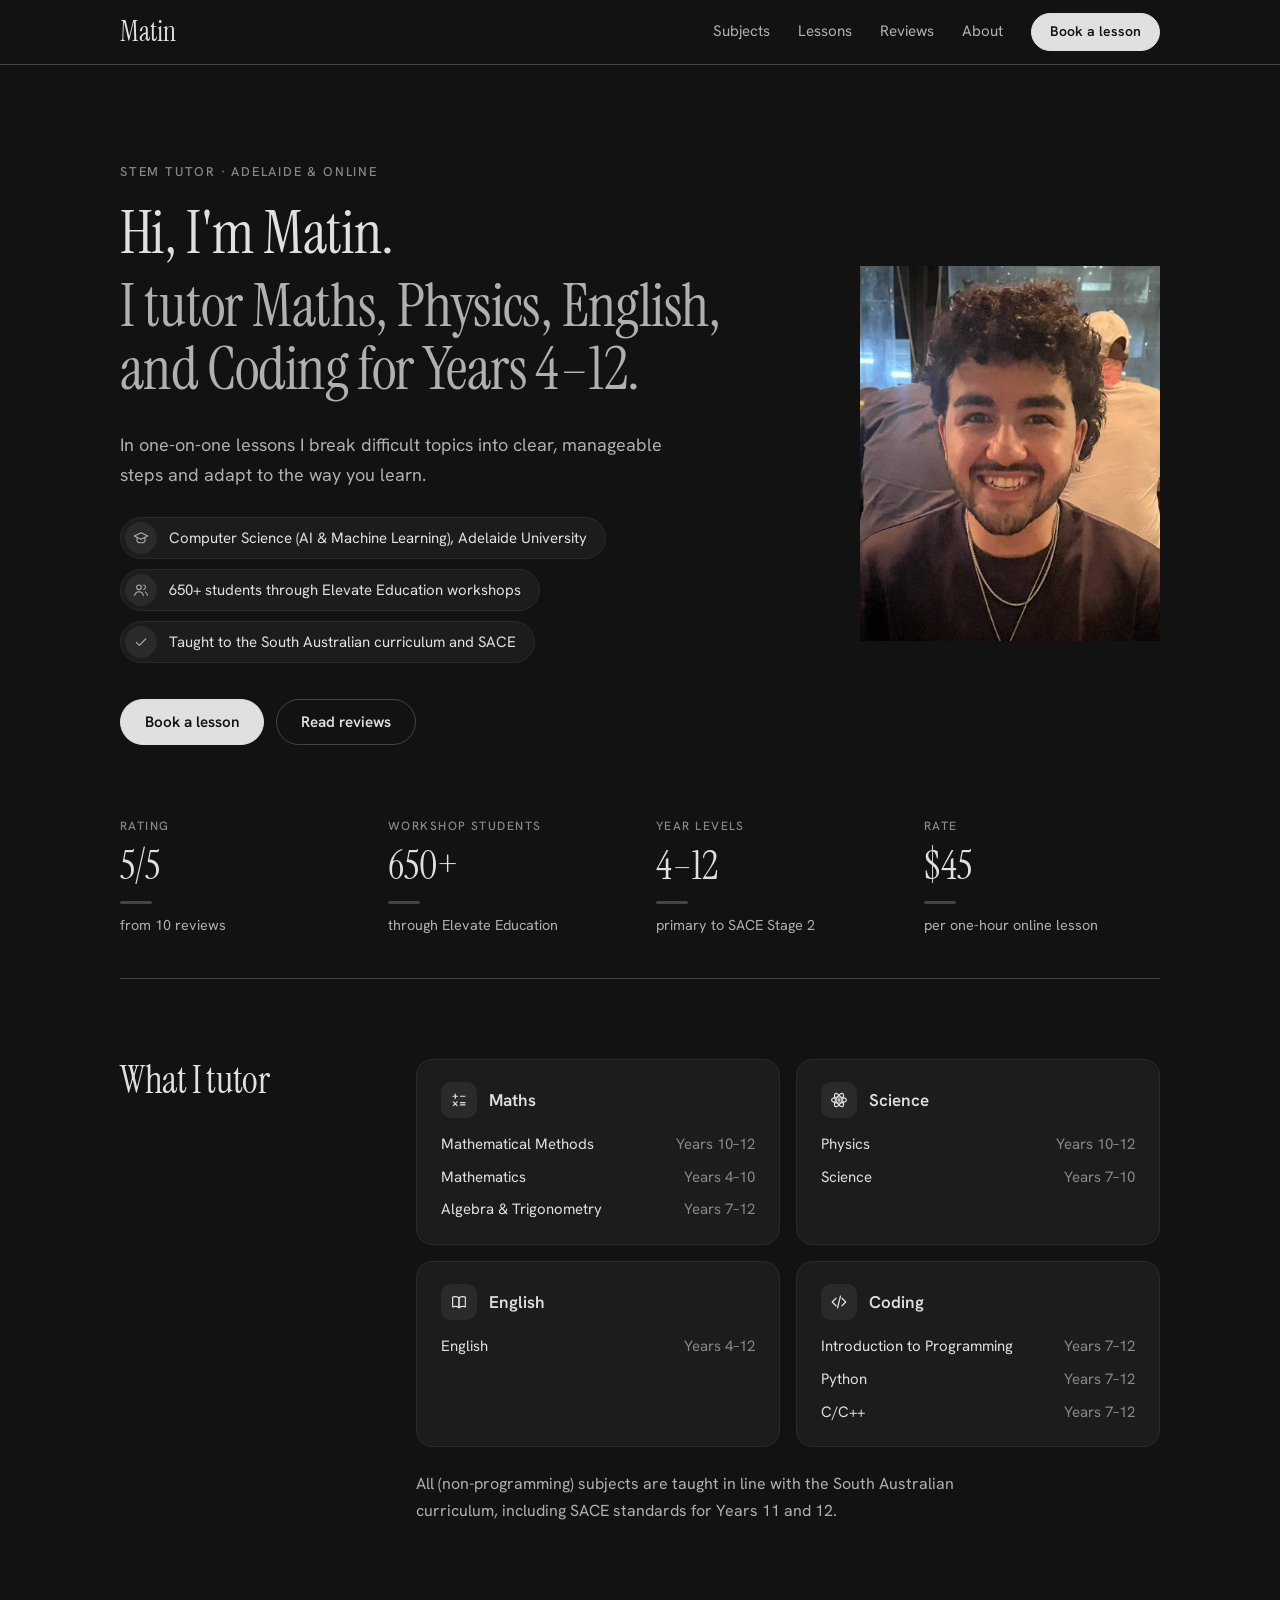
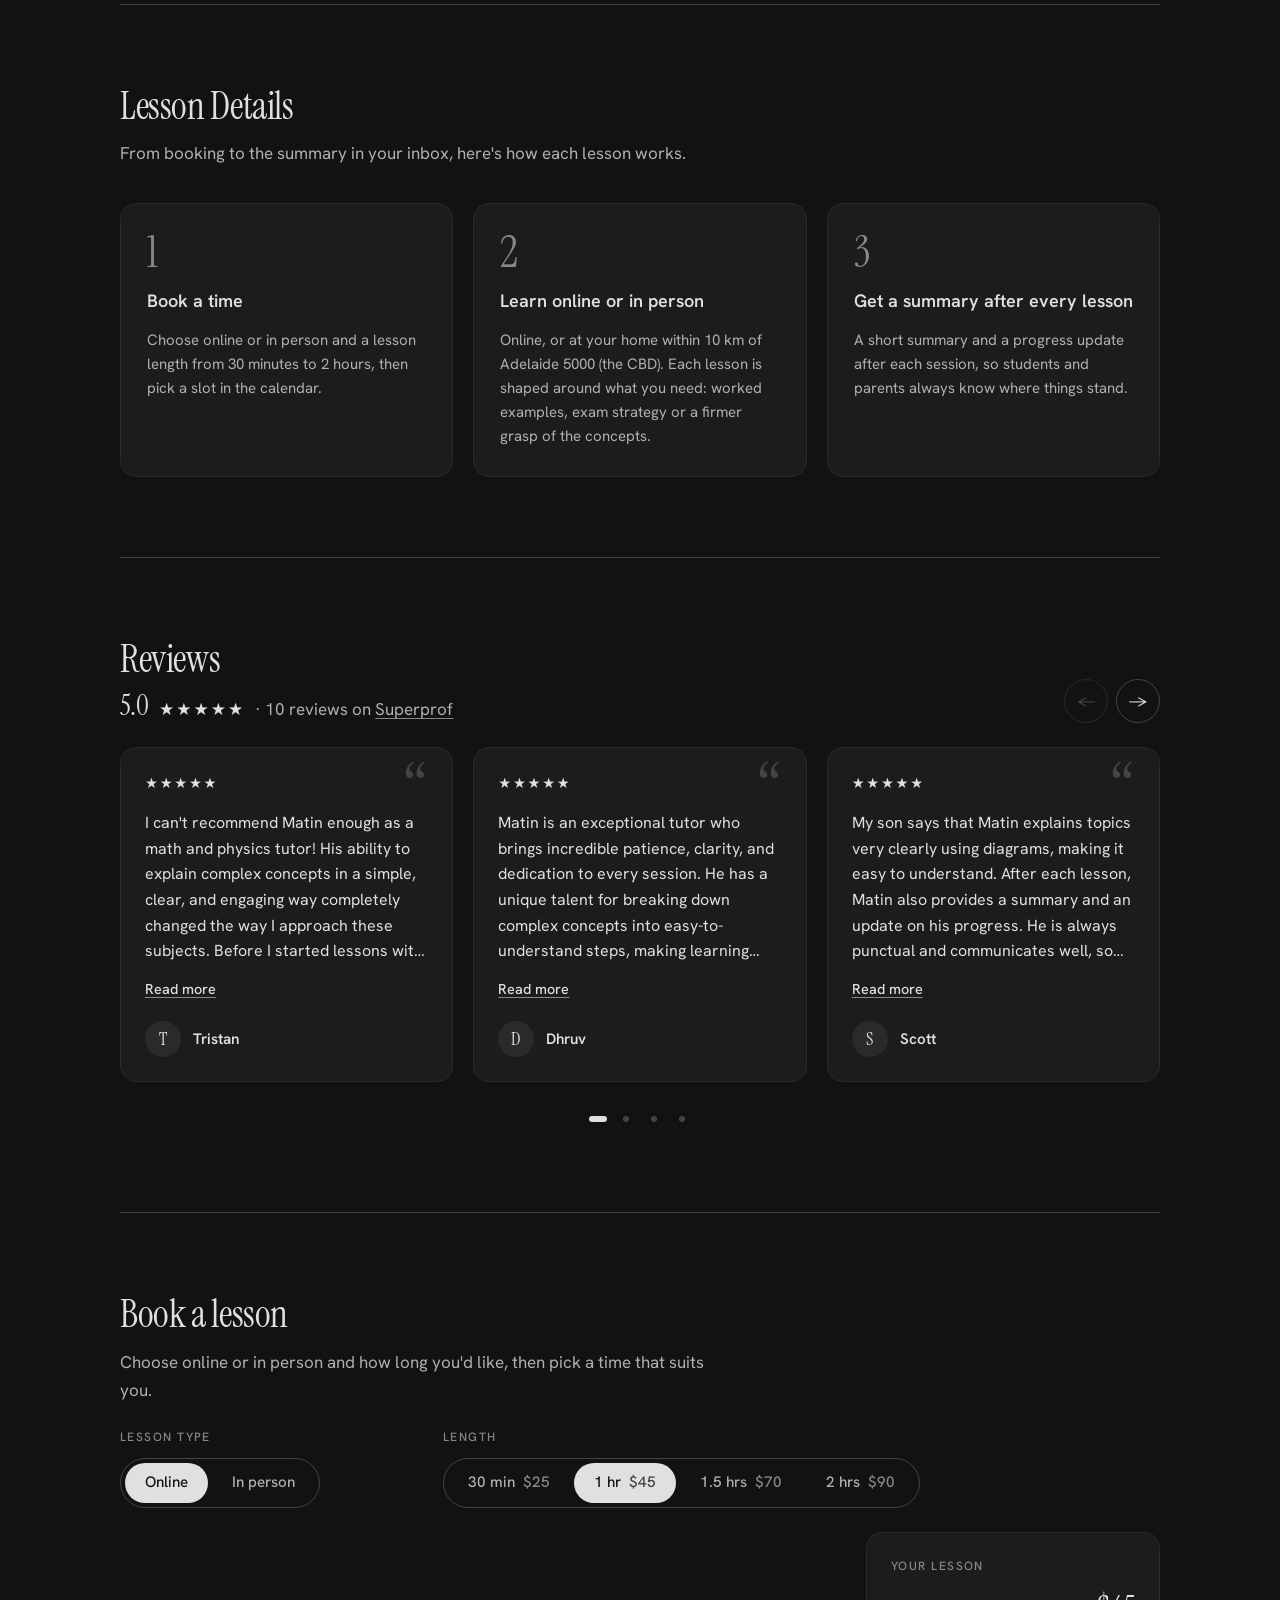
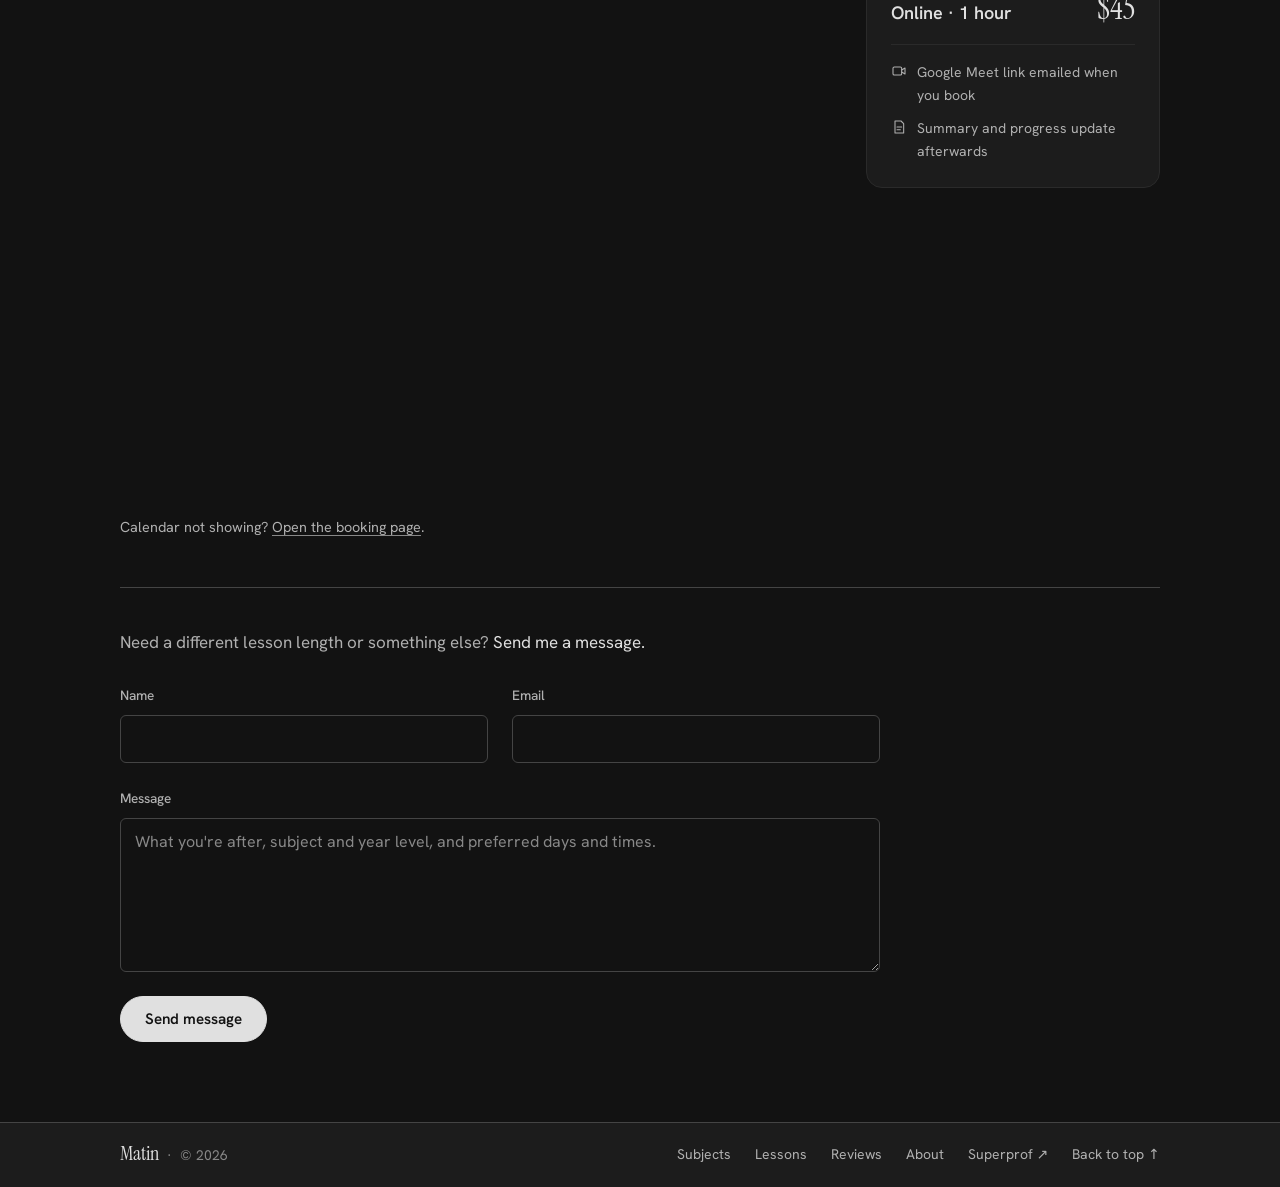
==== commit 3ffb742e: "MORE ANIMATIONS" ====
--- a/index.html
+++ b/index.html
@@ -56,7 +56,6 @@
         <img src="assets/matin.jpg" alt="Matin smiling" width="800" height="1000">
       </figure>
     </section>
-
     <section class="wrap facts" aria-label="At a glance" data-reveal>
       <dl>
         <div><dt>Rating</dt><dd class="value">5/5</dd><dd>from 10 reviews</dd></div>
@@ -446,6 +445,10 @@
         calLink: link,
         config: { layout: "month_view", theme: "dark" }
       });
+      // Cal.com has an older and a newer name for this event; the celebration ignores a repeat.
+      ["bookingSuccessful", "bookingSuccessfulV2"].forEach((action) => {
+        Cal.ns[key]("on", { action, callback: () => document.dispatchEvent(new CustomEvent("lesson-booked")) });
+      });
       Cal.ns[key]("ui", {
         theme: "dark",
         layout: "month_view",
@@ -523,68 +526,402 @@
     });
   </script>
 
-  <!-- Easter eggs: clicking a subject card, a lesson step or a stat lights it up in its own colour, and clicking again
-       turns it off. Every click also plays its animation. Nothing is remembered between visits. -->
+  <!-- Easter eggs. Nothing here is remembered between visits.
+       - Clicking a stat, credential, subject card or lesson step lights it up in its own colour (click again to turn it
+         off) with a small animation. Every fifth quick click in a row on one box plays its big version and explodes.
+       - Six quick clicks anywhere smash into the page: a shockwave ripples the words and boxes around the cursor.
+         Ten quick clicks blast everything within 300px away, and it slowly drifts back into place.
+       - Secret party mode: the Konami code (up up down down left right left right B A) or five quick clicks on the logo.
+         Setting it off again sucks all the colour back into the logo. -->
   <script>
     (function () {
       const reduceMotion = matchMedia("(prefers-reduced-motion: reduce)").matches;
+      const palette = ["#E9D66B", "#FF9E80", "#6CC4FF", "#7FE0B0", "#8EE68E", "#5ED8F0", "#F78FD8",
+                       "#F5B546", "#4FD1C5", "#FF8FAB", "#B69CFF", "#B5E07A", "#8FA8FF", "#E59BF0"];
       const bursts = {
         maths:   { symbols: ["+", "−", "×", "÷", "=", "π", "√", "∑", "%"], font: "display" },
-        science: { dots: true },
+        science: { sparks: true },
         english: { symbols: ["A", "a", "B", "Q", "“", "!", "?", "&"], font: "display", rise: true },
         coding:  { symbols: ["{ }", ";", "</>", "0", "1", "( )", "=>"], font: "mono" },
-        step:    { confetti: true }
+        plain:   {}
       };
+      const pick = (list) => list[Math.floor(Math.random() * list.length)];
+      const random = (min, max) => min + Math.random() * (max - min);
+      // Phones get about half the pieces, so the effects stay smooth.
+      const density = () => (innerWidth < 700 ? 0.55 : 1);
+
+      // ---- Effects: everything flies in one full-screen layer, so pieces can travel anywhere on the page ----
+
+      let layer;
+      function fxLayer() {
+        if (!layer || !layer.isConnected) {
+          layer = document.createElement("div");
+          layer.className = "fx-layer";
+          layer.setAttribute("aria-hidden", "true");
+          document.body.append(layer);
+        }
+        return layer;
+      }
+
+      function piece(kind, x, y, colour, text) {
+        const el = document.createElement("span");
+        el.className = "fx-" + kind;
+        el.style.left = x + "px";
+        el.style.top = y + "px";
+        el.style.setProperty("--c", colour);
+        if (text) el.textContent = text;
+        fxLayer().append(el);
+        return el;
+      }
+
+      // Throw a piece from (x, y) on screen. Gravity pulls it into a real arc; it fades in fast and out at the end.
+      function launch(kind, x, y, { vx, vy, gravity = 900, duration = 1500, spin = 0, delay = 0, colour, light, text, size = 1 }) {
+        const el = piece(kind, x, y, colour, text);
+        if (light) el.classList.add("fx-light");
+        el.style.scale = size;
+        const frames = [];
+        for (let i = 0; i <= 16; i++) {
+          const p = i / 16;
+          const t = (p * duration) / 1000;
+          const opacity = p < 0.06 ? p / 0.06 : p > 0.7 ? (1 - p) / 0.3 : 1;
+          frames.push({
+            transform: `translate(-50%, -50%) translate(${vx * t}px, ${vy * t + 0.5 * gravity * t * t}px) rotate(${spin * p}deg)`,
+            opacity
+          });
+        }
+        el.animate(frames, { duration, delay, easing: "linear", fill: "backwards" }).onfinish = () => el.remove();
+      }
+
+      // An explosion's shock: a bright flash and two rings racing outwards.
+      function boom(x, y, colour, size = 1) {
+        const flash = piece("flash", x, y, colour);
+        flash.animate([
+          { transform: "translate(-50%, -50%) scale(0.2)", opacity: 1 },
+          { transform: `translate(-50%, -50%) scale(${1.7 * size})`, opacity: 0 }
+        ], { duration: 500, easing: "cubic-bezier(0.2, 0.7, 0.3, 1)" }).onfinish = () => flash.remove();
+        [0, 130].forEach((delay, i) => {
+          const ring = piece("ring", x, y, colour);
+          ring.animate([
+            { transform: "translate(-50%, -50%) scale(0.1)", opacity: 1 },
+            { transform: `translate(-50%, -50%) scale(${(i ? 6 : 9) * size})`, opacity: 0 }
+          ], { duration: 850, delay, easing: "cubic-bezier(0.2, 0.7, 0.3, 1)", fill: "backwards" }).onfinish = () => ring.remove();
+        });
+      }
+
+      // A burst of symbols, confetti and sparks out of (x, y). Letters shoot upwards out of the book instead.
+      function burst(x, y, colour, style, count = 36, power = 1) {
+        const n = Math.round(count * density());
+        for (let i = 0; i < n; i++) {
+          const angle = style.rise ? -Math.PI / 2 + random(-1.2, 1.2) : (i / n) * Math.PI * 2 + random(0, 0.4);
+          const speed = random(260, 680) * power;
+          const kind = style.sparks ? "spark" : style.symbols && i % 3 !== 2 ? "symbol-" + style.font : i % 2 ? "confetti" : "spark";
+          launch(kind, x, y, {
+            vx: Math.cos(angle) * speed,
+            vy: Math.sin(angle) * speed - 140 * power,
+            gravity: kind === "spark" ? 420 : 850,
+            duration: random(1300, 2000),
+            spin: kind === "confetti" ? random(-900, 900) : kind === "spark" ? 0 : random(-240, 240),
+            delay: random(0, 70),
+            colour,
+            light: i % 3 === 0,
+            text: style.symbols && kind.startsWith("symbol") ? style.symbols[i % style.symbols.length] : "",
+            size: random(0.8, 1.5)
+          });
+        }
+      }
+
+      // Smoke puffs rolling outwards from an impact, with bits of grit thrown up and falling back.
+      function dust(x, y, count, reach, size = 1) {
+        const n = Math.round(count * density());
+        for (let i = 0; i < n; i++) {
+          const angle = (i / n) * Math.PI * 2 + random(-0.2, 0.2);
+          const dist = reach * random(0.45, 1.1);
+          const puff = piece("smoke", x, y, "#E0E0E0");
+          puff.animate([
+            { transform: `translate(-50%, -50%) scale(${0.3 * size})`, opacity: random(0.6, 0.95) },
+            { transform: `translate(-50%, -50%) translate(${Math.cos(angle) * dist}px, ${Math.sin(angle) * dist - random(0, 30)}px) scale(${random(1.6, 3) * size})`, opacity: 0 }
+          ], { duration: random(900, 1700), delay: random(0, 80), easing: "cubic-bezier(0.1, 0.7, 0.2, 1)", fill: "backwards" })
+            .onfinish = () => puff.remove();
+        }
+        for (let i = 0; i < Math.round(n * 0.6); i++) {
+          const angle = random(0, Math.PI * 2);
+          const speed = random(200, 520) * size;
+          launch("grit", x, y, {
+            vx: Math.cos(angle) * speed,
+            vy: Math.sin(angle) * speed - 160,
+            gravity: 1100,
+            duration: random(700, 1200),
+            colour: pick(["#E0E0E0", "#B0B0B0", "#888888"]),
+            size: random(0.6, 1.4)
+          });
+        }
+      }
+
+      // Two confetti cannons fire from the bottom corners of the screen.
+      function cannons(count = 140) {
+        const n = Math.round(count * density());
+        const power = Math.max(0.75, innerHeight / 900);
+        [0, innerWidth].forEach((x, side) => {
+          for (let i = 0; i < n; i++) {
+            const angle = (side ? -1 : 1) * random(0.18, 0.6) - Math.PI / 2;
+            const speed = random(900, 1500) * power;
+            launch(i % 4 ? "confetti" : "round", x, innerHeight + 10, {
+              vx: Math.cos(angle) * speed,
+              vy: Math.sin(angle) * speed,
+              gravity: 1150 * power,
+              duration: random(2600, 3400),
+              spin: random(-1440, 1440),
+              delay: random(0, 260),
+              colour: pick(palette),
+              size: random(0.8, 1.4)
+            });
+          }
+        });
+      }
+
+      // Fireworks at random spots across the screen, one after another. Each one shakes the page around it.
+      function fireworks(count, gap, start = 500) {
+        for (let k = 0; k < count; k++) {
+          setTimeout(() => {
+            const x = innerWidth * random(0.12, 0.88);
+            const y = innerHeight * random(0.15, 0.55);
+            const colour = pick(palette);
+            boom(x, y, colour, 1.4);
+            shockwave(x, y, 40, 800);
+            const n = Math.round(48 * density());
+            for (let i = 0; i < n; i++) {
+              const angle = (i / n) * Math.PI * 2 + random(0, 0.2);
+              const speed = random(180, 500);
+              launch("spark", x, y, {
+                vx: Math.cos(angle) * speed,
+                vy: Math.sin(angle) * speed,
+                gravity: 380,
+                duration: random(1200, 1800),
+                colour,
+                light: i % 2 === 0,
+                size: random(0.8, 1.4)
+              });
+            }
+          }, start + k * gap);
+        }
+      }
+
+      // Confetti rain from the top of the screen.
+      function rain(count = 300) {
+        const n = Math.round(count * density());
+        for (let i = 0; i < n; i++) {
+          launch(i % 4 ? "confetti" : "round", random(0, innerWidth), -20, {
+            vx: random(-60, 60),
+            vy: random(80, 260),
+            gravity: 260,
+            duration: random(3000, 4600),
+            spin: random(-1080, 1080),
+            delay: random(0, 1400),
+            colour: pick(palette),
+            size: random(0.8, 1.4)
+          });
+        }
+      }
+
+      function toast(message, time = 3600) {
+        const note = document.createElement("p");
+        note.className = "toast";
+        note.setAttribute("role", "status");
+        note.textContent = message;
+        document.body.append(note);
+        setTimeout(() => note.classList.add("is-leaving"), time);
+        setTimeout(() => note.remove(), time + 500);
+      }
+
+      // ---- Shockwaves through the page itself ----
+
+      // Text near the screen is split into words the first time a shockwave reaches it, so each word can be knocked
+      // about on its own. Each word goes in a <ripple-word> element rather than a span, so no style meant for the page's
+      // own spans can catch it. Text inside flex and grid boxes is left whole (splitting it would change its spacing), and so
+      // is text that other scripts rewrite; those boxes move as one piece instead.
+      const noSplit = "script, style, iframe, svg, select, textarea, .cal-panels, .review-track, .review-dialog, .fx-layer, .toast, ripple-word, .choice, .visually-hidden, #summary-name, #summary-price";
+      function splitWords() {
+        const verdicts = new Map();
+        const nodes = [];
+        document.querySelectorAll(".site-header, main, .site-footer").forEach((root) => {
+          const walker = document.createTreeWalker(root, NodeFilter.SHOW_TEXT, {
+            acceptNode(node) {
+              const parent = node.parentElement;
+              if (!node.textContent.trim() || !parent || parent.closest(noSplit)) return NodeFilter.FILTER_REJECT;
+              if (!verdicts.has(parent)) {
+                const rect = parent.getBoundingClientRect();
+                const display = getComputedStyle(parent).display;
+                verdicts.set(parent, !/flex|grid/.test(display) && rect.width > 0 && rect.bottom > -150 && rect.top < innerHeight + 150);
+              }
+              return verdicts.get(parent) ? NodeFilter.FILTER_ACCEPT : NodeFilter.FILTER_REJECT;
+            }
+          });
+          while (walker.nextNode()) nodes.push(walker.currentNode);
+        });
+        nodes.forEach((node) => {
+          const fragment = document.createDocumentFragment();
+          node.textContent.split(/(\s+)/).forEach((part) => {
+            if (!part) return;
+            if (!part.trim()) { fragment.append(part); return; }
+            const word = document.createElement("ripple-word");
+            word.textContent = part;
+            fragment.append(word);
+          });
+          node.replaceWith(fragment);
+        });
+      }
+
+      // Everything a shockwave can move that's on or near the screen, with its centre.
+      const movable = "ripple-word, .hero-photo img, .subject-icon, .credentials li, .btn, .pills, .subject-card, .step-cards li, .review, .carousel-btn, .lesson-summary, .summary-list li, .input, .footer-inner p";
+      function targets() {
+        splitWords();
+        const list = [];
+        document.querySelectorAll(movable).forEach((el) => {
+          if (el.closest(".review-dialog")) return;
+          const rect = el.getBoundingClientRect();
+          if (rect.width === 0 || rect.bottom < -100 || rect.top > innerHeight + 100) return;
+          list.push({ el, rect, x: rect.left + rect.width / 2, y: rect.top + rect.height / 2, word: el.localName === "ripple-word" });
+        });
+        return list;
+      }
+
+      // How far (x, y) is from the nearest edge of a box, so big boxes count as close when any part of them is.
+      function gap({ rect }, x, y) {
+        return Math.hypot(Math.max(rect.left - x, 0, x - rect.right), Math.max(rect.top - y, 0, y - rect.bottom));
+      }
+
+      // A ripple races outwards from (x, y): each word and box is shoved away, swings back past its spot and settles.
+      // Waves add together, so quick hits pile up into bigger shaking.
+      function shockwave(x, y, strength, reach, list = targets(), calm = 0) {
+        list.forEach((target) => {
+          const { el, x: cx, y: cy, word } = target;
+          const d = gap(target, x, y);
+          if (d > reach || (calm && d <= calm)) return;
+          const fall = (1 - d / reach) ** 2;
+          const a = strength * fall * random(0.7, 1.3);
+          const away = Math.hypot(cx - x, cy - y) || 1;
+          const ux = (cx - x) / away;
+          const uy = (cy - y) / away;
+          const spin = random(-22, 22) * fall * (word ? 1 : 0.35);
+          const at = (k, r) => ({ translate: `${ux * a * k}px ${uy * a * k}px`, rotate: `${spin * r}deg` });
+          el.animate([
+            { translate: "0px 0px", rotate: "0deg" },
+            { ...at(1, 1), offset: 0.16 },
+            { ...at(-0.5, -0.7), offset: 0.38 },
+            { ...at(0.25, 0.4), offset: 0.6 },
+            { ...at(-0.1, -0.15), offset: 0.8 },
+            { translate: "0px 0px", rotate: "0deg" }
+          ], { duration: 900, delay: (d / 1600) * 1000, easing: "ease-out", composite: "add" });
+        });
+      }
+
+      // Six or more quick clicks: the cursor smashes into the page. Each extra quick click hits harder.
+      function smash(x, y, hits) {
+        const power = Math.min(1 + (hits - 6) * 0.15, 1.6);
+        boom(x, y, "#E0E0E0", power);
+        dust(x, y, 30, 200 * power, power);
+        shockwave(x, y, 60 * power, 1100 * power);
+      }
+
+      // Ten quick clicks: everything within 300px is blown away, spins, and slowly drifts back into place,
+      // while the rest of the page ripples hard.
+      function blast(x, y) {
+        const radius = 300;
+        const list = targets();
+        list.forEach((target) => {
+          const { el, x: cx, y: cy, word } = target;
+          const d = gap(target, x, y);
+          if (d > radius) return;
+          const angle = Math.atan2(cy - y, cx - x) + random(-0.5, 0.5);
+          const push = radius - d + random(250, 550);
+          const px = Math.cos(angle) * push;
+          const py = Math.sin(angle) * push;
+          const spin = random(-120, 120) * (word ? 1 : 0.35);
+          el.animate([
+            { translate: "0px 0px", rotate: "0deg", easing: "cubic-bezier(0.1, 0.9, 0.2, 1)" },
+            { translate: `${px}px ${py}px`, rotate: `${spin}deg`, offset: 0.1 },
+            { translate: `${px * 1.06 + random(-20, 20)}px ${py * 1.06 + random(-20, 20)}px`, rotate: `${spin * 1.15}deg`, offset: 0.3, easing: "cubic-bezier(0.45, 0, 0.25, 1)" },
+            { translate: "0px 0px", rotate: "0deg" }
+          ], { duration: random(4200, 5600), composite: "add" });
+        });
+        shockwave(x, y, 120, 1800, list, radius);
+        boom(x, y, "#FFFFFF", 2.6);
+        setTimeout(() => boom(x, y, "#E0E0E0", 1.6), 140);
+        dust(x, y, 70, 420, 1.8);
+        const flash = document.createElement("span");
+        flash.className = "fx-screenflash";
+        fxLayer().append(flash);
+        flash.animate([{ opacity: 0.22 }, { opacity: 0 }], { duration: 450, easing: "ease-out" }).onfinish = () => flash.remove();
+      }
+
+      // ---- The boxes ----
 
       // The colour fills out from the click point, and drains back towards it on the next click.
-      function toggleColour(box, event) {
+      function toggleColour(box, x, y) {
         const rect = box.getBoundingClientRect();
-        box.style.setProperty("--x", event.clientX - rect.left + "px");
-        box.style.setProperty("--y", event.clientY - rect.top + "px");
+        box.style.setProperty("--x", x - rect.left + "px");
+        box.style.setProperty("--y", y - rect.top + "px");
         box.classList.toggle("is-lit");
       }
 
-      // Restart the one-off animations, even on a quick second click.
-      function play(box) {
+      // Restart the one-off animations, even on a quick second click. `big` plays the big versions this time.
+      function play(box, big = false) {
         box.classList.remove("is-playing");
         void box.offsetWidth; // let the browser register the removal, so the animation restarts
+        box.classList.toggle("is-big", big);
         box.classList.add("is-playing");
         clearTimeout(box.playTimer);
         box.playTimer = setTimeout(() => box.classList.remove("is-playing"), 1200);
       }
 
-      document.querySelectorAll(".subject-card").forEach((card) => {
-        const icon = card.querySelector(".subject-icon");
-        card.addEventListener("click", (event) => {
-          toggleColour(card, event);
-          play(card);
-          if (!reduceMotion) {
-            spray(card, icon.offsetLeft + icon.offsetWidth / 2, icon.offsetTop + icon.offsetHeight / 2, bursts[card.dataset.subject], 22, 130);
-          }
+      // The box thumps, and an explosion goes off at (x, y) in its colour.
+      function explode(box, x, y, style, count, power) {
+        if (reduceMotion) return;
+        const colour = getComputedStyle(box).getPropertyValue("--egg").trim();
+        box.animate([{ scale: 1 }, { scale: 1.04 }, { scale: 0.99 }, { scale: 1 }], { duration: 450, easing: "ease-out" });
+        boom(x, y, colour, power);
+        burst(x, y, colour, style, count, power);
+      }
+
+      // Where each box's explosion starts: its icon or number, or wherever a lesson step was clicked.
+      function origin(box, event) {
+        const target = box.querySelector(".subject-icon, .credential-icon, .value");
+        if (target) return centre(target);
+        return event ? [event.clientX, event.clientY] : centre(box);
+      }
+      function centre(el) {
+        const rect = el.getBoundingClientRect();
+        return [rect.left + rect.width / 2, rect.top + rect.height / 2];
+      }
+
+      const boxes = [...document.querySelectorAll(".facts dl > div, .credentials li, .subject-card, .step-cards li")];
+      boxes.forEach((box) => {
+        const value = box.querySelector(".value");
+        if (value) value.dataset.text = value.textContent;
+        const style = bursts[box.dataset.subject] || bursts.plain;
+        const small = value || box.closest(".credentials");
+        let streak = 0;
+        let lastClick = 0;
+        box.addEventListener("click", (event) => {
+          // The 5th, 10th, 15th... quick click in a row gets the big version. A slow click starts the count again.
+          const now = performance.now();
+          streak = now - lastClick < 350 ? streak + 1 : 1;
+          lastClick = now;
+          const big = streak % 5 === 0;
+
+          toggleColour(box, event.clientX, event.clientY);
+          play(box, big);
+          // Stats count up on every click, not just the big ones.
+          if (value && !reduceMotion) countUp(value);
+          if (!big) return;
+          const [x, y] = origin(box, event);
+          explode(box, x, y, style, small ? 26 : 36, small ? 0.8 : 1);
         });
       });
 
-      document.querySelectorAll(".step-cards li").forEach((step) => {
-        step.addEventListener("click", (event) => {
-          toggleColour(step, event);
-          play(step);
-          const rect = step.getBoundingClientRect();
-          if (!reduceMotion) spray(step, event.clientX - rect.left, event.clientY - rect.top, bursts.step, 18, 100);
-        });
-      });
-
-      document.querySelectorAll(".facts dl > div").forEach((stat) => {
-        const value = stat.querySelector(".value");
-        const text = value.textContent;
-        stat.addEventListener("click", () => {
-          stat.classList.toggle("is-lit");
-          play(stat);
-          if (!reduceMotion) countUp(value, text);
-        });
-      });
-
       // Count each number up from zero. The 5 after the slash in "5/5" stays put.
-      function countUp(el, text) {
+      function countUp(el) {
+        const text = el.dataset.text;
         const start = performance.now();
         cancelAnimationFrame(el.countFrame);
         const tick = (now) => {
@@ -596,37 +933,157 @@
         el.countFrame = requestAnimationFrame(tick);
       }
 
-      // Pieces fly out from (cx, cy) inside the box, spin and fade, then remove themselves.
-      function spray(box, cx, cy, burst, count, reach) {
-        for (let i = 0; i < count; i++) {
-          const bit = document.createElement("span");
-          const kind = burst.dots ? " egg-dot" : burst.confetti ? " egg-confetti" : " egg-" + burst.font;
-          bit.className = "egg-bit" + kind + (i % 3 === 0 ? " egg-light" : "");
-          bit.setAttribute("aria-hidden", "true");
-          if (burst.symbols) bit.textContent = burst.symbols[i % burst.symbols.length];
-          bit.style.left = cx + "px";
-          bit.style.top = cy + "px";
-          bit.style.scale = 0.75 + Math.random() * 0.6;
-          box.appendChild(bit);
-
-          // Spread evenly all the way round with a little randomness; letters drift upwards out of the book instead.
-          const angle = burst.rise ? -Math.PI / 2 + (Math.random() - 0.5) * 2.2 : (i / count) * Math.PI * 2 + Math.random() * 0.5;
-          const dist = reach * (0.55 + Math.random() * 0.6);
-          const x = Math.cos(angle) * dist;
-          const y = Math.sin(angle) * dist;
-          // A sideways nudge at the midpoint curves each path; electrons curve the most.
-          const bend = (burst.dots ? 0.6 : 0.25) * dist * (Math.random() < 0.5 ? -1 : 1);
-          const mx = x * 0.55 - Math.sin(angle) * bend;
-          const my = y * 0.55 + Math.cos(angle) * bend;
-          const drift = burst.rise ? -10 : burst.confetti ? 30 : 14;
-          const spin = burst.dots ? 0 : (Math.random() - 0.5) * (burst.confetti ? 720 : 180);
-          bit.animate([
-            { transform: "translate(-50%, -50%) scale(0.3)", opacity: 0 },
-            { transform: `translate(-50%, -50%) translate(${mx}px, ${my}px) rotate(${spin / 2}deg)`, opacity: 1, offset: 0.3 },
-            { transform: `translate(-50%, -50%) translate(${x}px, ${y + drift}px) scale(0.6) rotate(${spin}deg)`, opacity: 0 }
-          ], { duration: 1000 + Math.random() * 500, delay: Math.random() * 90, easing: "cubic-bezier(0.2, 0.7, 0.3, 1)", fill: "backwards" })
-            .onfinish = () => bit.remove();
-        }
+      // ---- Party mode: about ten seconds ----
+
+      // A shockwave from the middle of the screen, every box lighting up and exploding in a wave, two rounds of cannons,
+      // a dozen fireworks that each shake the page, a triple-firework finale and two waves of confetti rain.
+      let partying = false;
+      function party() {
+        partying = !partying;
+        if (!partying) {
+          suckIn();
+          return;
+        }
+        boxes.forEach((box, i) => {
+          setTimeout(() => {
+            box.style.setProperty("--x", box.offsetWidth / 2 + "px");
+            box.style.setProperty("--y", box.offsetHeight / 2 + "px");
+            box.classList.add("is-lit");
+            play(box, true);
+            const value = box.querySelector(".value");
+            if (value && !reduceMotion) countUp(value);
+            const rect = box.getBoundingClientRect();
+            // Only boxes on screen explode; the rest just light up.
+            if (rect.bottom > 0 && rect.top < innerHeight) {
+              const [x, y] = origin(box);
+              explode(box, x, y, bursts[box.dataset.subject] || bursts.plain, 18, 0.85);
+            }
+          }, i * 90);
+        });
+        if (!reduceMotion) {
+          shockwave(innerWidth / 2, innerHeight / 2, 70, 1500);
+          cannons();
+          setTimeout(cannons, 3200);
+          fireworks(12, 520);
+          fireworks(3, 0, 6900);
+          rain();
+          setTimeout(() => rain(240), 3600);
+        }
+        toast("You found the secret party mode!", 5600);
+      }
+
+      // Party's over: streams of every lit box's colour fly into the logo as the boxes drain back to grey.
+      // The logo glows through the colours, flashes, and fades back to white. About two and a half seconds.
+      function suckIn() {
+        const logo = document.querySelector(".site-header .brand");
+        // The centre of the letters themselves, not the logo's box
+        const letters = document.createRange();
+        letters.selectNodeContents(logo);
+        const [lx, ly] = centre(letters);
+        const lit = boxes.filter((box) => box.classList.contains("is-lit"));
+        lit.forEach((box, i) => {
+          setTimeout(() => {
+            const rect = box.getBoundingClientRect();
+            const colour = getComputedStyle(box).getPropertyValue("--egg").trim();
+            // The colour drains towards the corner of the box nearest the logo.
+            box.style.setProperty("--x", (lx < rect.left + rect.width / 2 ? 0 : rect.width) + "px");
+            box.style.setProperty("--y", (ly < rect.top + rect.height / 2 ? 0 : rect.height) + "px");
+            box.classList.remove("is-lit");
+            if (reduceMotion) return;
+            const n = Math.round(12 * density());
+            for (let k = 0; k < n; k++) {
+              stream(rect.left + random(0, rect.width), rect.top + random(0, rect.height), lx, ly, colour);
+            }
+          }, i * 60);
+        });
+        if (!reduceMotion) {
+          const glow = palette.map((colour) => ({ color: colour, textShadow: `0 0 18px ${colour}`, scale: 1.12 }));
+          logo.animate([
+            { color: "#E0E0E0", textShadow: "0 0 0 transparent", scale: 1, offset: 0 },
+            ...glow.map((frame, k) => ({ ...frame, offset: 0.2 + (k / (glow.length - 1)) * 0.6 })),
+            { color: "#E0E0E0", textShadow: "0 0 0 transparent", scale: 1, offset: 1 }
+          ], { duration: 2500, easing: "ease-in-out" });
+          setTimeout(() => boom(lx, ly, "#FFFFFF", 0.7), 2000);
+        }
+        toast("Party's over. Back to black and white.", 2800);
+      }
+
+      // One drop of colour pulled along a curve into the single point (tx, ty), speeding up and shrinking to nothing
+      // as it arrives. The curve never rises above the logo, so drops come in from below instead of overshooting it.
+      function stream(x, y, tx, ty, colour) {
+        const el = piece(Math.random() < 0.5 ? "spark" : "round", x, y, colour);
+        el.style.scale = random(0.7, 1.3);
+        const bend = random(-0.2, 0.2);
+        const cx = (x + tx) / 2 - (ty - y) * bend;
+        const cy = Math.max((y + ty) / 2 + (tx - x) * bend, ty + 20);
+        const frames = [];
+        for (let i = 0; i <= 14; i++) {
+          const p = i / 14;
+          const t = p * p;
+          const px = (1 - t) * (1 - t) * x + 2 * (1 - t) * t * cx + t * t * tx;
+          const py = (1 - t) * (1 - t) * y + 2 * (1 - t) * t * cy + t * t * ty;
+          frames.push({
+            transform: `translate(-50%, -50%) translate(${px - x}px, ${py - y}px) scale(${1 - t})`,
+            opacity: p < 0.1 ? p / 0.1 : 1
+          });
+        }
+        el.animate(frames, { duration: random(1100, 1700), delay: random(0, 500), easing: "linear", fill: "backwards" })
+          .onfinish = () => el.remove();
+      }
+
+      const code = ["ArrowUp", "ArrowUp", "ArrowDown", "ArrowDown", "ArrowLeft", "ArrowRight", "ArrowLeft", "ArrowRight", "b", "a"];
+      let progress = 0;
+      document.addEventListener("keydown", (event) => {
+        if (event.target.closest("input, textarea, select")) return;
+        const key = event.key.length === 1 ? event.key.toLowerCase() : event.key;
+        progress = key === code[progress] ? progress + 1 : key === code[0] ? 1 : 0;
+        if (progress === code.length) {
+          progress = 0;
+          party();
+        }
+      });
+
+      let logoClicks = [];
+      document.querySelector(".site-header .brand").addEventListener("click", () => {
+        const now = Date.now();
+        logoClicks = logoClicks.filter((time) => now - time < 2000).concat(now);
+        if (logoClicks.length === 5) {
+          logoClicks = [];
+          party();
+        }
+      });
+
+      // A real booking gets a light confetti rain. The fireworks stay a secret for party mode.
+      let lastCelebration = 0;
+      document.addEventListener("lesson-booked", () => {
+        if (Date.now() - lastCelebration < 3000) return;
+        lastCelebration = Date.now();
+        if (!reduceMotion) rain(140);
+        toast("You're booked in! Check your email for the details.");
+      });
+
+      // ---- Quick clicks anywhere ----
+
+      if (!reduceMotion) {
+        let hits = 0;
+        let lastHit = 0;
+        let quick = false;
+        document.addEventListener("pointerdown", (event) => {
+          if (event.button !== 0 || event.target.closest("input, textarea, select, dialog")) return;
+          const now = performance.now();
+          quick = now - lastHit < 350;
+          hits = quick ? hits + 1 : 1;
+          lastHit = now;
+          if (quick) getSelection()?.removeAllRanges();
+          if (hits === 10) {
+            hits = 0;
+            blast(event.clientX, event.clientY);
+          } else if (hits >= 6) {
+            smash(event.clientX, event.clientY, hits);
+          }
+        });
+        // Quick clicks would otherwise select words and whole paragraphs.
+        document.addEventListener("mousedown", (event) => { if (quick) event.preventDefault(); });
       }
     })();
   </script>
--- a/styles.css
+++ b/styles.css
@@ -21,6 +21,8 @@
 
 html {
   scroll-behavior: smooth;
+  /* Quick taps are an easter egg here, so stop phones zooming in on a double tap */
+  touch-action: manipulation;
   -webkit-text-size-adjust: 100%;
 }
 
@@ -35,6 +37,12 @@
 }
 
 img { display: block; max-width: 100%; height: auto; }
+
+/* Words blown off the side by a shockwave shouldn't make the page scroll sideways.
+   (Set on the page's parts, not body, because a body setting passes to the whole window instead.) */
+.site-header,
+main,
+.site-footer { overflow-x: clip; }
 
 a {
   color: inherit;
@@ -186,27 +194,57 @@
 /* Hero credentials: three short lines, each with a small icon */
 .credentials {
   display: grid;
-  gap: 12px;
+  justify-items: start;
+  gap: 10px;
   margin: 0 0 36px;
   padding: 0;
   list-style: none;
   font-size: 0.9375rem;
 }
+/* Each credential is a pill that lights up in its own colour when clicked, like the cards further down */
 .credentials li {
+  position: relative;
+  isolation: isolate;
   display: flex;
   align-items: center;
   gap: 12px;
-}
+  padding: 4px 18px 4px 4px;
+  border: 1px solid var(--border-soft);
+  border-radius: 999px;
+  background: var(--surface);
+  transition: border-color 0.5s ease, translate 0.25s var(--ease-out), scale 0.15s ease;
+  -webkit-tap-highlight-color: transparent;
+  -webkit-user-select: none;
+  user-select: none;
+}
+.credentials li:nth-child(1) { --egg: #8EE68E; }
+.credentials li:nth-child(2) { --egg: #5ED8F0; }
+.credentials li:nth-child(3) { --egg: #F78FD8; }
+.credentials li:hover {
+  border-color: var(--border);
+  translate: 0 -2px;
+}
+.credentials li:active { scale: 0.98; }
+.credentials li.is-playing { z-index: 1; }
 .credential-icon {
   display: grid;
   flex: none;
   place-items: center;
   width: 32px;
   height: 32px;
-  border: 1px solid var(--border-soft);
   border-radius: 999px;
-  background: var(--surface);
-  color: var(--text-muted);
+  background: var(--border-soft);
+  color: var(--text-muted);
+  transition: background-color 0.5s ease, color 0.5s ease;
+}
+.credentials li.is-lit .credential-icon {
+  background: color-mix(in srgb, var(--egg) 24%, var(--border-soft));
+  color: var(--egg);
+}
+.credentials li.is-playing .credential-icon { animation: icon-nudge 0.45s var(--ease-out); }
+.credentials li.is-big.is-playing .credential-icon { animation: icon-jump 0.8s ease-out; }
+@keyframes icon-nudge {
+  40% { transform: translateY(-3px) scale(1.15); }
 }
 .actions {
   display: flex;
@@ -214,12 +252,6 @@
   gap: 12px;
 }
 .hero-photo { margin: 0; }
-.hero-photo img {
-  width: 100%;
-  aspect-ratio: 4 / 5;
-  object-fit: cover;
-  border-radius: 6px;
-}
 
 /* At-a-glance stats: open columns, no boxes. Clicking one counts its number up and fills its bar with colour. */
 .facts { padding-bottom: 40px; }
@@ -275,9 +307,13 @@
   width: 100%;
   background: var(--egg);
 }
-.facts .is-playing dd.value { animation: stat-pop 0.5s var(--ease-out); }
+.facts .is-playing dd.value { animation: stat-nudge 0.4s var(--ease-out); }
+.facts .is-big.is-playing dd.value { animation: stat-pop 0.5s var(--ease-out); }
+@keyframes stat-nudge {
+  40% { transform: scale(1.07); }
+}
 @keyframes stat-pop {
-  35% { transform: scale(1.12); }
+  35% { transform: scale(1.22); }
 }
 
 /* Sections */
@@ -367,7 +403,8 @@
 .subject-icon svg { overflow: visible; }
 
 /* Easter eggs: a click toggles .is-lit, which fills the box with its own colour, and adds .is-playing for a
-   moment to replay its animation while index.html sprays out a burst of .egg-bit pieces.
+   moment to replay its small animation. Every fifth quick click also adds .is-big for that play: the big versions,
+   while index.html sets off an explosion in the .fx-layer.
    All eleven colours (stats, subjects, steps) come from one soft palette spread around the colour wheel. */
 .subject-card[data-subject="maths"] { --egg: #F5B546; }
 .subject-card[data-subject="science"] { --egg: #4FD1C5; }
@@ -378,11 +415,12 @@
 
 /* The fill: a circle of colour spreads out from the click, and shrinks back towards the next click */
 .subject-card::before,
+.credentials li::before,
 .step-cards li::after {
   content: "";
   position: absolute;
   inset: 0;
-  z-index: -1;
+  z-index: -2;
   border-radius: inherit;
   background: color-mix(in srgb, var(--egg) 15%, var(--surface));
   clip-path: circle(0px at var(--x, 50%) var(--y, 50%));
@@ -390,8 +428,10 @@
   pointer-events: none;
 }
 .subject-card.is-lit::before,
+.credentials li.is-lit::before,
 .step-cards li.is-lit::after { clip-path: circle(150% at var(--x, 50%) var(--y, 50%)); }
 .subject-card.is-lit,
+.credentials li.is-lit,
 .step-cards li.is-lit { border-color: color-mix(in srgb, var(--egg) 45%, transparent); }
 .subject-head h3,
 .subject-list .meta { transition: color 0.5s ease; }
@@ -401,14 +441,14 @@
   background: color-mix(in srgb, var(--egg) 24%, var(--border-soft));
   color: var(--egg);
 }
-.is-playing .subject-icon { animation: icon-jump 0.8s ease-out; }
+.is-big.is-playing .subject-icon { animation: icon-jump 0.8s ease-out; }
 @keyframes icon-jump {
   0% {
     transform: none;
     box-shadow: 0 0 0 0 color-mix(in srgb, var(--egg) 55%, transparent);
   }
   18% {
-    transform: translateY(-12px) scale(1.4) rotate(-14deg);
+    transform: translateY(-16px) scale(1.6) rotate(-16deg);
     background: color-mix(in srgb, var(--egg) 28%, var(--border-soft));
     color: var(--egg);
   }
@@ -418,7 +458,7 @@
     background: color-mix(in srgb, var(--egg) 28%, var(--border-soft));
     color: var(--egg);
   }
-  75% { box-shadow: 0 0 0 20px color-mix(in srgb, var(--egg) 0%, transparent); }
+  75% { box-shadow: 0 0 0 28px color-mix(in srgb, var(--egg) 0%, transparent); }
   85% { transform: scale(0.99) rotate(1deg); }
   100% { transform: none; }
 }
@@ -436,17 +476,48 @@
   fill: var(--border-soft);
   opacity: 0;
 }
-.is-playing .maths-sym { animation: sym-pop 0.5s var(--ease-out) 0.08s; }
-.is-playing .maths-sym:nth-child(2) { animation-delay: 0.14s; }
-.is-playing .maths-sym:nth-child(3) { animation-delay: 0.2s; }
-.is-playing .maths-sym:nth-child(4) { animation-delay: 0.26s; }
-.is-playing .atom-orbits { animation: orbit-spin 0.9s cubic-bezier(0.3, 0, 0.2, 1); }
-.is-playing .atom-core { animation: core-pulse 0.9s ease; }
+/* A single click: each icon's small trick */
+.is-playing .maths-sym { animation: sym-pop-small 0.4s var(--ease-out); }
+.is-playing .maths-sym:nth-child(2) { animation-delay: 0.06s; }
+.is-playing .maths-sym:nth-child(3) { animation-delay: 0.12s; }
+.is-playing .maths-sym:nth-child(4) { animation-delay: 0.18s; }
+.is-playing .atom-orbits { animation: orbit-spin-small 0.7s cubic-bezier(0.4, 0, 0.2, 1); }
+.is-playing .atom-core { animation: core-pulse-small 0.7s ease; }
+.is-playing .book-page { animation: page-flip 0.55s cubic-bezier(0.4, 0, 0.2, 1); }
+.is-playing .code-left { animation: code-left-small 0.5s var(--ease-out); }
+.is-playing .code-right { animation: code-right-small 0.5s var(--ease-out); }
+.is-playing .code-slash { animation: code-slash-small 0.5s var(--ease-out); }
+@keyframes sym-pop-small {
+  45% { transform: scale(1.35); }
+}
+@keyframes orbit-spin-small {
+  from { transform: rotate(0deg); }
+  to { transform: rotate(360deg); }
+}
+@keyframes core-pulse-small {
+  40% { transform: scale(1.8); }
+}
+@keyframes code-left-small {
+  40% { transform: translateX(-2.5px); }
+}
+@keyframes code-right-small {
+  40% { transform: translateX(2.5px); }
+}
+@keyframes code-slash-small {
+  40% { transform: rotate(20deg); }
+}
+/* Every fifth quick click: the big versions */
+.is-big.is-playing .maths-sym { animation: sym-pop 0.5s var(--ease-out) 0.08s; }
+.is-big.is-playing .maths-sym:nth-child(2) { animation-delay: 0.14s; }
+.is-big.is-playing .maths-sym:nth-child(3) { animation-delay: 0.2s; }
+.is-big.is-playing .maths-sym:nth-child(4) { animation-delay: 0.26s; }
+.is-big.is-playing .atom-orbits { animation: orbit-spin 0.9s cubic-bezier(0.3, 0, 0.2, 1); }
+.is-big.is-playing .atom-core { animation: core-pulse 0.9s ease; }
 /* Two pages turn, one after the other */
-.is-playing .book-page { animation: page-flip 0.38s cubic-bezier(0.4, 0, 0.2, 1) 0.05s 2; }
-.is-playing .code-left { animation: code-left 0.6s var(--ease-out); }
-.is-playing .code-right { animation: code-right 0.6s var(--ease-out); }
-.is-playing .code-slash { animation: code-slash 0.6s var(--ease-out); }
+.is-big.is-playing .book-page { animation: page-flip 0.38s cubic-bezier(0.4, 0, 0.2, 1) 0.05s 2; }
+.is-big.is-playing .code-left { animation: code-left 0.6s var(--ease-out); }
+.is-big.is-playing .code-right { animation: code-right 0.6s var(--ease-out); }
+.is-big.is-playing .code-slash { animation: code-slash 0.6s var(--ease-out); }
 @keyframes sym-pop {
   45% { transform: scale(1.6) rotate(-12deg); }
 }
@@ -472,40 +543,86 @@
   to { transform: rotate(180deg); }
 }
 
-/* The burst: small symbols that fly out of the icon and fade */
-.egg-bit {
+/* Explosions, cannons, fireworks and confetti all fly in one full-screen layer, added by index.html.
+   Each piece takes its colour from --c. */
+.fx-layer {
+  position: fixed;
+  inset: 0;
+  z-index: 50;
+  overflow: hidden;
+  pointer-events: none;
+}
+.fx-layer > * {
   position: absolute;
-  z-index: 2;
-  color: var(--egg);
+  color: var(--c);
+  line-height: 1;
+  white-space: nowrap;
+}
+.fx-layer > .fx-light { color: color-mix(in srgb, var(--c) 55%, white); }
+.fx-confetti {
+  width: 11px;
+  height: 6px;
+  border-radius: 2px;
+  background: currentColor;
+}
+.fx-round {
+  width: 9px;
+  height: 9px;
+  border-radius: 50%;
+  background: currentColor;
+}
+.fx-spark {
+  width: 7px;
+  height: 7px;
+  border-radius: 50%;
+  background: currentColor;
+  box-shadow: 0 0 10px 2px currentColor;
+}
+.fx-symbol-display {
+  font-family: var(--font-display);
+  font-size: 32px;
+}
+.fx-symbol-mono {
+  font-family: ui-monospace, "SF Mono", Menlo, Consolas, monospace;
   font-size: 20px;
   font-weight: 600;
-  line-height: 1;
-  white-space: nowrap;
-  pointer-events: none;
-  opacity: 0;
-}
-.egg-light { color: color-mix(in srgb, var(--egg) 55%, white); }
-.egg-display {
-  font-family: var(--font-display);
-  font-size: 30px;
-  font-weight: 400;
-}
-.egg-mono {
-  font-family: ui-monospace, "SF Mono", Menlo, Consolas, monospace;
-  font-size: 18px;
-}
-.egg-dot {
-  width: 10px;
-  height: 10px;
+}
+.fx-flash {
+  width: 180px;
+  height: 180px;
   border-radius: 50%;
+  background: radial-gradient(circle, color-mix(in srgb, var(--c) 60%, white) 0%, color-mix(in srgb, var(--c) 40%, transparent) 30%, transparent 70%);
+  /* Screen blending can only brighten, so the fading flash never leaves a dark patch */
+  mix-blend-mode: screen;
+}
+.fx-ring {
+  width: 44px;
+  height: 44px;
+  border: 2px solid var(--c);
+  border-radius: 50%;
+}
+.fx-smoke {
+  width: 54px;
+  height: 54px;
+  border-radius: 50%;
+  background: radial-gradient(circle, rgba(224, 224, 224, 0.3), rgba(176, 176, 176, 0.12) 45%, transparent 70%);
+  filter: blur(3px);
+}
+.fx-grit {
+  width: 4px;
+  height: 4px;
+  border-radius: 1px;
   background: currentColor;
-  box-shadow: 0 0 10px currentColor;
-}
-.egg-confetti {
-  width: 10px;
-  height: 5px;
-  border-radius: 2px;
-  background: currentColor;
+}
+.fx-layer > .fx-screenflash {
+  inset: 0;
+  background: #FFFFFF;
+  mix-blend-mode: screen;
+}
+/* Words the shockwaves split text into. They need to be inline blocks to move, and they carry their link's underline. */
+ripple-word {
+  display: inline-block;
+  text-decoration: inherit;
 }
 .subject-head h3 {
   margin: 0;
@@ -592,9 +709,13 @@
   transition: color 0.5s ease;
 }
 .step-cards li.is-lit::before { color: var(--egg); }
-.step-cards li.is-playing::before { animation: num-bounce 0.8s ease-out; }
+.step-cards li.is-playing::before { animation: num-nudge 0.5s var(--ease-out); }
+.step-cards li.is-big.is-playing::before { animation: num-bounce 0.8s ease-out; }
+@keyframes num-nudge {
+  35% { transform: translateY(-5px) scale(1.12) rotate(-4deg); }
+}
 @keyframes num-bounce {
-  20% { transform: translateY(-12px) scale(1.45) rotate(-10deg); }
+  20% { transform: translateY(-16px) scale(1.75) rotate(-12deg); }
   45% { transform: translateY(2px) scale(0.92) rotate(6deg); }
   65% { transform: translateY(-3px) scale(1.06) rotate(-2deg); }
 }
@@ -1078,6 +1199,33 @@
 .btn:disabled {
   opacity: 0.6;
   cursor: default;
+}
+
+/* Party mode and bookings: a note pops up at the bottom of the screen */
+.toast {
+  position: fixed;
+  left: 50%;
+  bottom: max(24px, env(safe-area-inset-bottom, 0px));
+  z-index: 60;
+  max-width: calc(100% - 32px);
+  margin: 0;
+  padding: 12px 22px;
+  translate: -50% 0;
+  border: 1px solid var(--border);
+  border-radius: 999px;
+  background: var(--surface);
+  box-shadow: 0 12px 32px rgba(0, 0, 0, 0.45);
+  font-size: 0.95rem;
+  font-weight: 500;
+  text-align: center;
+  animation: toast-in 0.5s var(--ease-out);
+}
+.toast.is-leaving { animation: toast-out 0.5s ease forwards; }
+@keyframes toast-in {
+  from { opacity: 0; transform: translateY(20px) scale(0.95); }
+}
+@keyframes toast-out {
+  to { opacity: 0; transform: translateY(12px); }
 }
 
 /* Footer: one thin line */
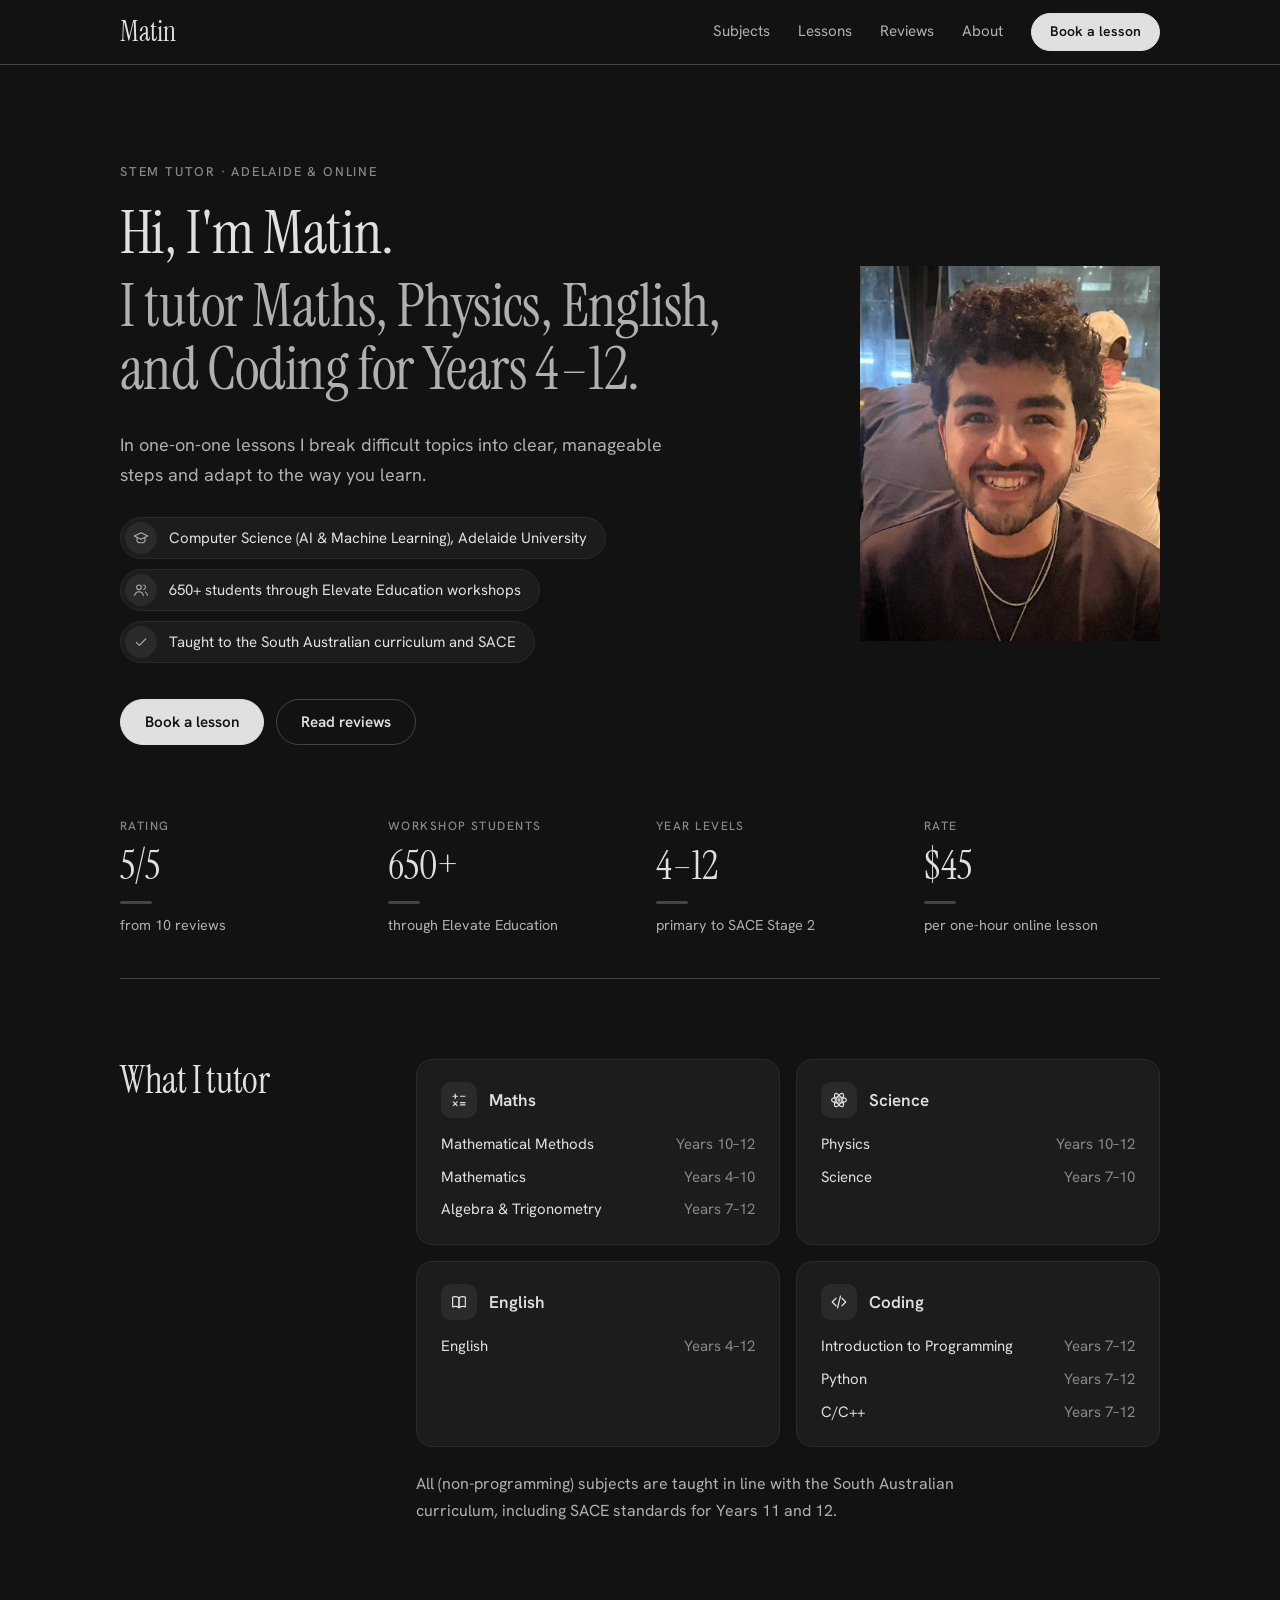
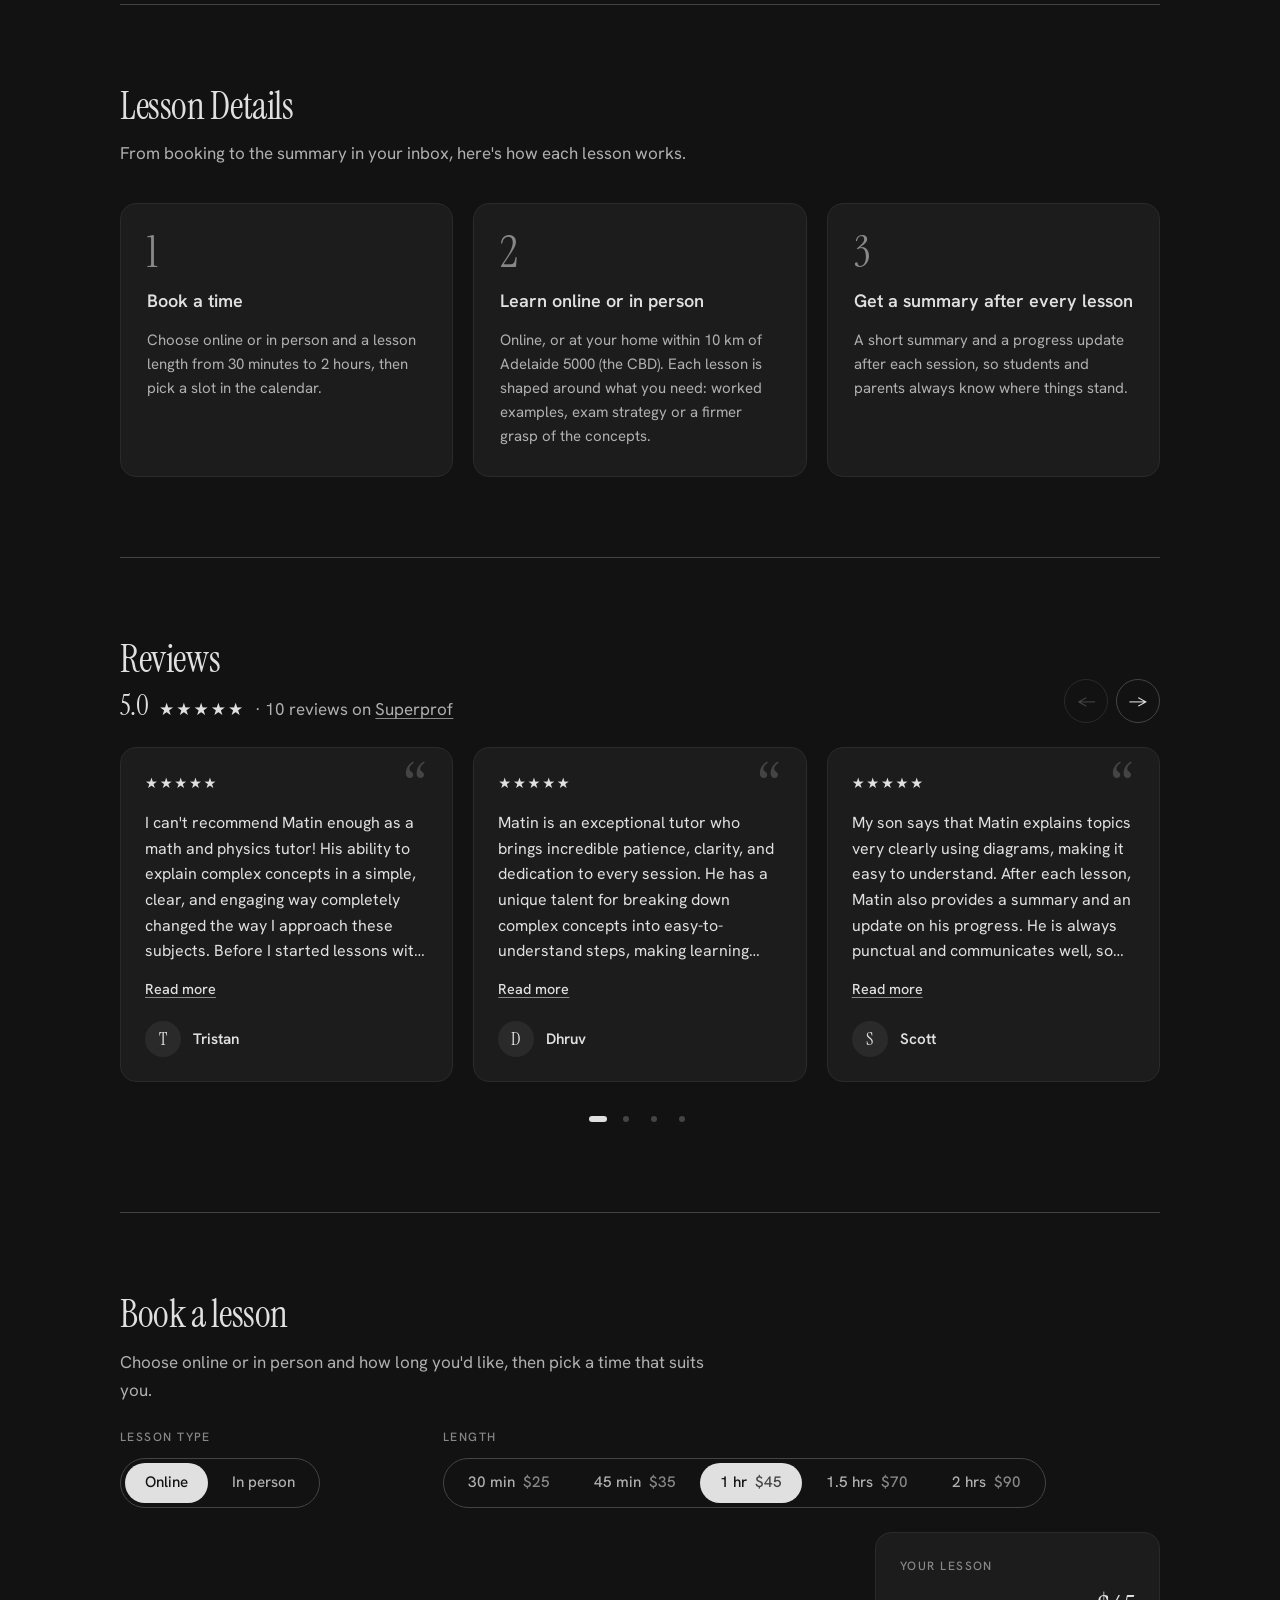
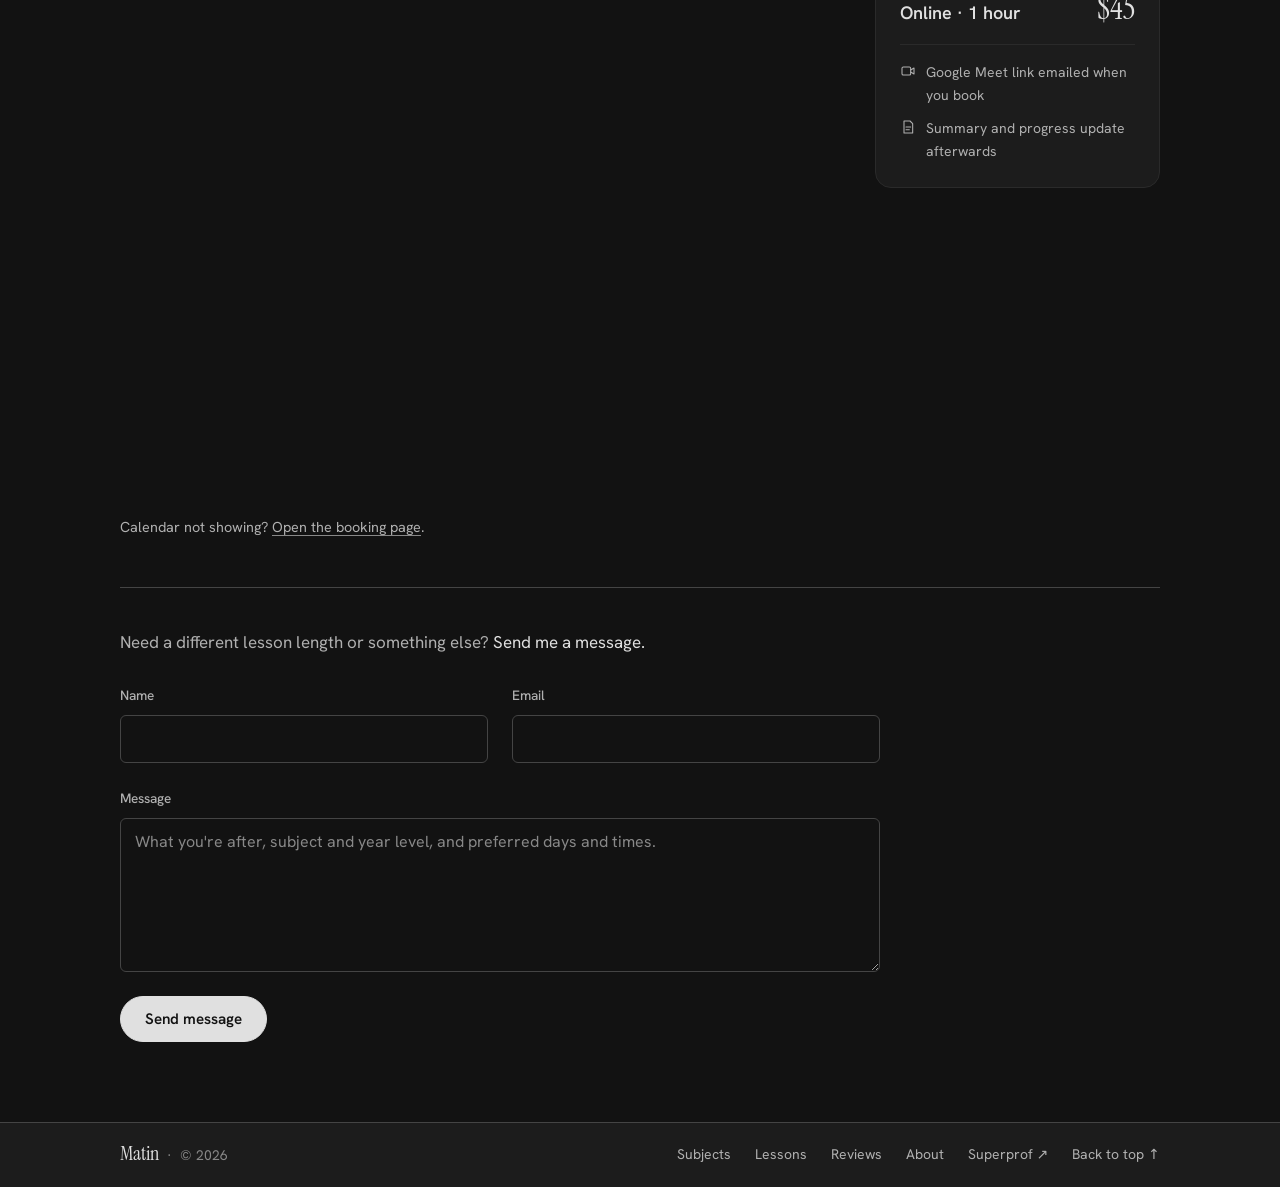
==== commit e65348b0: "added 45 min option" ====
--- a/index.html
+++ b/index.html
@@ -241,6 +241,7 @@
             <legend class="label">Length</legend>
             <div class="pills pills-length">
               <label class="choice"><input type="radio" name="lesson-length" value="30"><span>30 min <em>$25</em></span></label>
+              <label class="choice"><input type="radio" name="lesson-length" value="45"><span>45 min <em>$35</em></span></label>
               <label class="choice"><input type="radio" name="lesson-length" value="60" checked><span>1 hr <em>$45</em></span></label>
               <label class="choice"><input type="radio" name="lesson-length" value="90"><span>1.5 hrs <em>$70</em></span></label>
               <label class="choice"><input type="radio" name="lesson-length" value="120"><span>2 hrs <em>$90</em></span></label>
@@ -407,16 +408,18 @@
     // One Cal.com event per lesson type and length (in minutes).
     const calUser = "matin-habibian-xpafhf/";
     const formatNames = { online: "Online", inperson: "In person" };
-    const lengthNames = { 30: "30 minutes", 60: "1 hour", 90: "1.5 hours", 120: "2 hours" };
+    const lengthNames = { 30: "30 minutes", 45: "45 minutes", 60: "1 hour", 90: "1.5 hours", 120: "2 hours" };
     const lessons = {
       online: {
         30:  { slug: "tutoring-lesson-online-30",  price: 25 },
+        45:  { slug: "tutoring-lesson-45-mins-online", price: 35 },
         60:  { slug: "tutoring-lesson-online-60",  price: 45 },
         90:  { slug: "tutoring-lesson-online-90",  price: 70 },
         120: { slug: "tutoring-lesson-online-120", price: 90 }
       },
       inperson: {
         30:  { slug: "tutoring-lesson-in-person-30",  price: 40 },
+        45:  { slug: "tutoring-lesson-in-person-45",  price: 50 },
         60:  { slug: "tutoring-in-person-60",         price: 60 },
         90:  { slug: "tutoring-lesson-in-person-90",  price: 85 },
         120: { slug: "tutoring-lesson-in-person-120", price: 105 }
@@ -845,6 +848,9 @@
           ], { duration: random(4200, 5600), composite: "add" });
         });
         shockwave(x, y, 120, 1800, list, radius);
+        // The photo only shatters when it's inside the blast.
+        const photo = document.querySelector(".hero-photo");
+        if (photo && gap({ rect: photo.getBoundingClientRect() }, x, y) <= radius) shatter(x, y, 1.6);
         boom(x, y, "#FFFFFF", 2.6);
         setTimeout(() => boom(x, y, "#E0E0E0", 1.6), 140);
         dust(x, y, 70, 420, 1.8);
@@ -852,6 +858,97 @@
         flash.className = "fx-screenflash";
         fxLayer().append(flash);
         flash.animate([{ opacity: 0.22 }, { opacity: 0 }], { duration: 450, easing: "ease-out" }).onfinish = () => flash.remove();
+      }
+
+      // The 10-click blast shatters the photo like glass when it's inside the blast: it's cut into jagged triangles that share their corners, so they fit back
+      // together exactly. Each shard is a piece of the photo with a glassy sheen. They burst away from (x, y) tumbling
+      // in 3D, hang for a moment, then fly back and snap together, and the photo gives a quick shine.
+      let shattering = false;
+      function shatter(x, y, power = 1) {
+        const img = document.querySelector(".hero-photo img");
+        if (shattering || reduceMotion || !img || !img.complete) return;
+        // Measure the photo's frame and untilted size: an earlier ripple may still be tilting the photo itself.
+        const rect = img.closest(".hero-photo").getBoundingClientRect();
+        if (rect.bottom < 0 || rect.top > innerHeight) return;
+        shattering = true;
+
+        const w = img.offsetWidth;
+        const h = img.offsetHeight;
+        const cols = w < 250 ? 4 : 6;
+        const rows = Math.round((cols * h) / w);
+        // A grid of corner points, nudged about inside so the cracks look random. Edge points stay on the edge.
+        const points = [];
+        for (let r = 0; r <= rows; r++) {
+          points.push([]);
+          for (let c = 0; c <= cols; c++) {
+            const inside = r > 0 && r < rows && c > 0 && c < cols;
+            points[r].push([
+              (c / cols) * w + (inside ? random(-0.35, 0.35) * (w / cols) : 0),
+              (r / rows) * h + (inside ? random(-0.35, 0.35) * (h / rows) : 0)
+            ]);
+          }
+        }
+        const triangles = [];
+        for (let r = 0; r < rows; r++) {
+          for (let c = 0; c < cols; c++) {
+            const [a, b, cc, d] = [points[r][c], points[r][c + 1], points[r + 1][c + 1], points[r + 1][c]];
+            if (Math.random() < 0.5) triangles.push([a, b, cc], [a, cc, d]);
+            else triangles.push([a, b, d], [b, cc, d]);
+          }
+        }
+
+        const layer = document.createElement("div");
+        layer.className = "photo-shards";
+        layer.setAttribute("aria-hidden", "true");
+        layer.style.width = w + "px";
+        layer.style.height = h + "px";
+        img.closest(".hero-photo").append(layer);
+        const src = img.currentSrc || img.src;
+        const shards = triangles.map((tri) => {
+          const left = Math.min(...tri.map((p) => p[0]));
+          const top = Math.min(...tri.map((p) => p[1]));
+          const right = Math.max(...tri.map((p) => p[0]));
+          const bottom = Math.max(...tri.map((p) => p[1]));
+          const shard = document.createElement("div");
+          shard.className = "photo-shard";
+          Object.assign(shard.style, {
+            left: left + "px",
+            top: top + "px",
+            width: right - left + "px",
+            height: bottom - top + "px",
+            backgroundImage: `linear-gradient(135deg, rgba(255, 255, 255, 0.18), transparent 45%), url("${src}")`,
+            backgroundSize: `100% 100%, ${w}px ${h}px`,
+            backgroundPosition: `0 0, ${-left}px ${-top}px`,
+            clipPath: `polygon(${tri.map((p) => `${p[0] - left}px ${p[1] - top}px`).join(", ")})`
+          });
+          layer.append(shard);
+          return { shard, cx: rect.left + (left + right) / 2, cy: rect.top + (top + bottom) / 2 };
+        });
+        img.style.opacity = "0";
+
+        const duration = 2600 + power * 600;
+        const flights = shards.map(({ shard, cx, cy }) => {
+          const d = Math.hypot(cx - x, cy - y) || 1;
+          const angle = Math.atan2(cy - y, cx - x) + random(-0.5, 0.5);
+          const push = random(120, 320) * power;
+          const px = Math.cos(angle) * push;
+          const py = Math.sin(angle) * push;
+          const tumble = `rotateX(${random(-140, 140)}deg) rotateY(${random(-140, 140)}deg) rotateZ(${random(-200, 200)}deg)`;
+          const drift = `translate(${px * 1.12 + random(-20, 20)}px, ${py * 1.12 + random(10, 50)}px)`;
+          return shard.animate([
+            { transform: "none", easing: "cubic-bezier(0.1, 0.8, 0.3, 1)" },
+            { transform: `translate(${px}px, ${py}px) ${tumble}`, offset: 0.22 },
+            { transform: `${drift} ${tumble} rotateZ(${random(-40, 40)}deg)`, offset: 0.45, easing: "cubic-bezier(0.6, 0, 0.2, 1)" },
+            { transform: "none" }
+          ], { duration, delay: (d / 2000) * 1000, fill: "backwards" }).finished;
+        });
+
+        Promise.all(flights).then(() => {
+          layer.remove();
+          img.style.opacity = "";
+          img.animate([{ filter: "brightness(1.35)" }, { filter: "brightness(1)" }], { duration: 450, easing: "ease-out" });
+          shattering = false;
+        });
       }
 
       // ---- The boxes ----
@@ -907,9 +1004,12 @@
           const now = performance.now();
           streak = now - lastClick < 350 ? streak + 1 : 1;
           lastClick = now;
-          const big = streak % 5 === 0;
-
-          toggleColour(box, event.clientX, event.clientY);
+          const big = streak % 3 === 0;
+
+          // Only a normal click switches the colour, so a burst of quick clicks doesn't make the box strobe.
+          // The big click always leaves it lit.
+          if (streak === 1) toggleColour(box, event.clientX, event.clientY);
+          else if (big && !box.classList.contains("is-lit")) toggleColour(box, event.clientX, event.clientY);
           play(box, big);
           // Stats count up on every click, not just the big ones.
           if (value && !reduceMotion) countUp(value);
@@ -1047,7 +1147,7 @@
       document.querySelector(".site-header .brand").addEventListener("click", () => {
         const now = Date.now();
         logoClicks = logoClicks.filter((time) => now - time < 2000).concat(now);
-        if (logoClicks.length === 5) {
+        if (logoClicks.length === 3) {
           logoClicks = [];
           party();
         }
--- a/styles.css
+++ b/styles.css
@@ -251,7 +251,23 @@
   flex-wrap: wrap;
   gap: 12px;
 }
-.hero-photo { margin: 0; }
+.hero-photo {
+  position: relative;
+  margin: 0;
+}
+/* Glass shards of the photo, made by the shatter easter egg in index.html */
+.photo-shards {
+  position: absolute;
+  top: 0;
+  left: 0;
+  z-index: 1;
+  perspective: 900px;
+  pointer-events: none;
+}
+.photo-shard {
+  position: absolute;
+  background-repeat: no-repeat;
+}
 
 /* At-a-glance stats: open columns, no boxes. Clicking one counts its number up and fills its bar with colour. */
 .facts { padding-bottom: 40px; }
@@ -601,12 +617,12 @@
   border: 2px solid var(--c);
   border-radius: 50%;
 }
+/* Soft-edged by its gradient alone: a blur filter on dozens of growing puffs made the blast stutter */
 .fx-smoke {
-  width: 54px;
-  height: 54px;
+  width: 60px;
+  height: 60px;
   border-radius: 50%;
-  background: radial-gradient(circle, rgba(224, 224, 224, 0.3), rgba(176, 176, 176, 0.12) 45%, transparent 70%);
-  filter: blur(3px);
+  background: radial-gradient(circle, rgba(224, 224, 224, 0.26) 0%, rgba(200, 200, 200, 0.16) 25%, rgba(176, 176, 176, 0.07) 48%, rgba(176, 176, 176, 0.02) 62%, transparent 72%);
 }
 .fx-grit {
   width: 4px;
@@ -1073,13 +1089,14 @@
 }
 .lesson-summary { order: -1; }
 @media (min-width: 1080px) {
-  /* Cal.com switches to its tall phone layout below 768px, so its frame stays 772px wide.
-     Inside that frame Cal centres its calendar with 26px either side; the negative margin lines the calendar up with the pills. */
+  /* Cal.com switches to its tall phone layout below 768px, so its frame stays 790px wide.
+     The extra room absorbs a scrollbar inside the frame while it loads; without it, Cal flickers between layouts.
+     Inside that frame Cal centres its calendar with 35px either side; the negative margin lines the calendar up with the pills. */
   .booking-main {
-    grid-template-columns: 746px minmax(0, 1fr);
+    grid-template-columns: 755px minmax(0, 1fr);
     column-gap: 0;
   }
-  .booking-main .cal-panels { margin-left: -26px; }
+  .booking-main .cal-panels { margin-left: -35px; }
   .lesson-summary { order: 0; }
 }
 .lesson-summary {
@@ -1309,7 +1326,7 @@
   .pills .choice span { display: flex; }
   .pills-format { grid-template-columns: repeat(2, minmax(0, 1fr)); }
   .pills-length {
-    grid-template-columns: repeat(4, minmax(0, 1fr));
+    grid-template-columns: repeat(5, minmax(0, 1fr));
     border-radius: 24px;
   }
   .pills-length .choice span {
